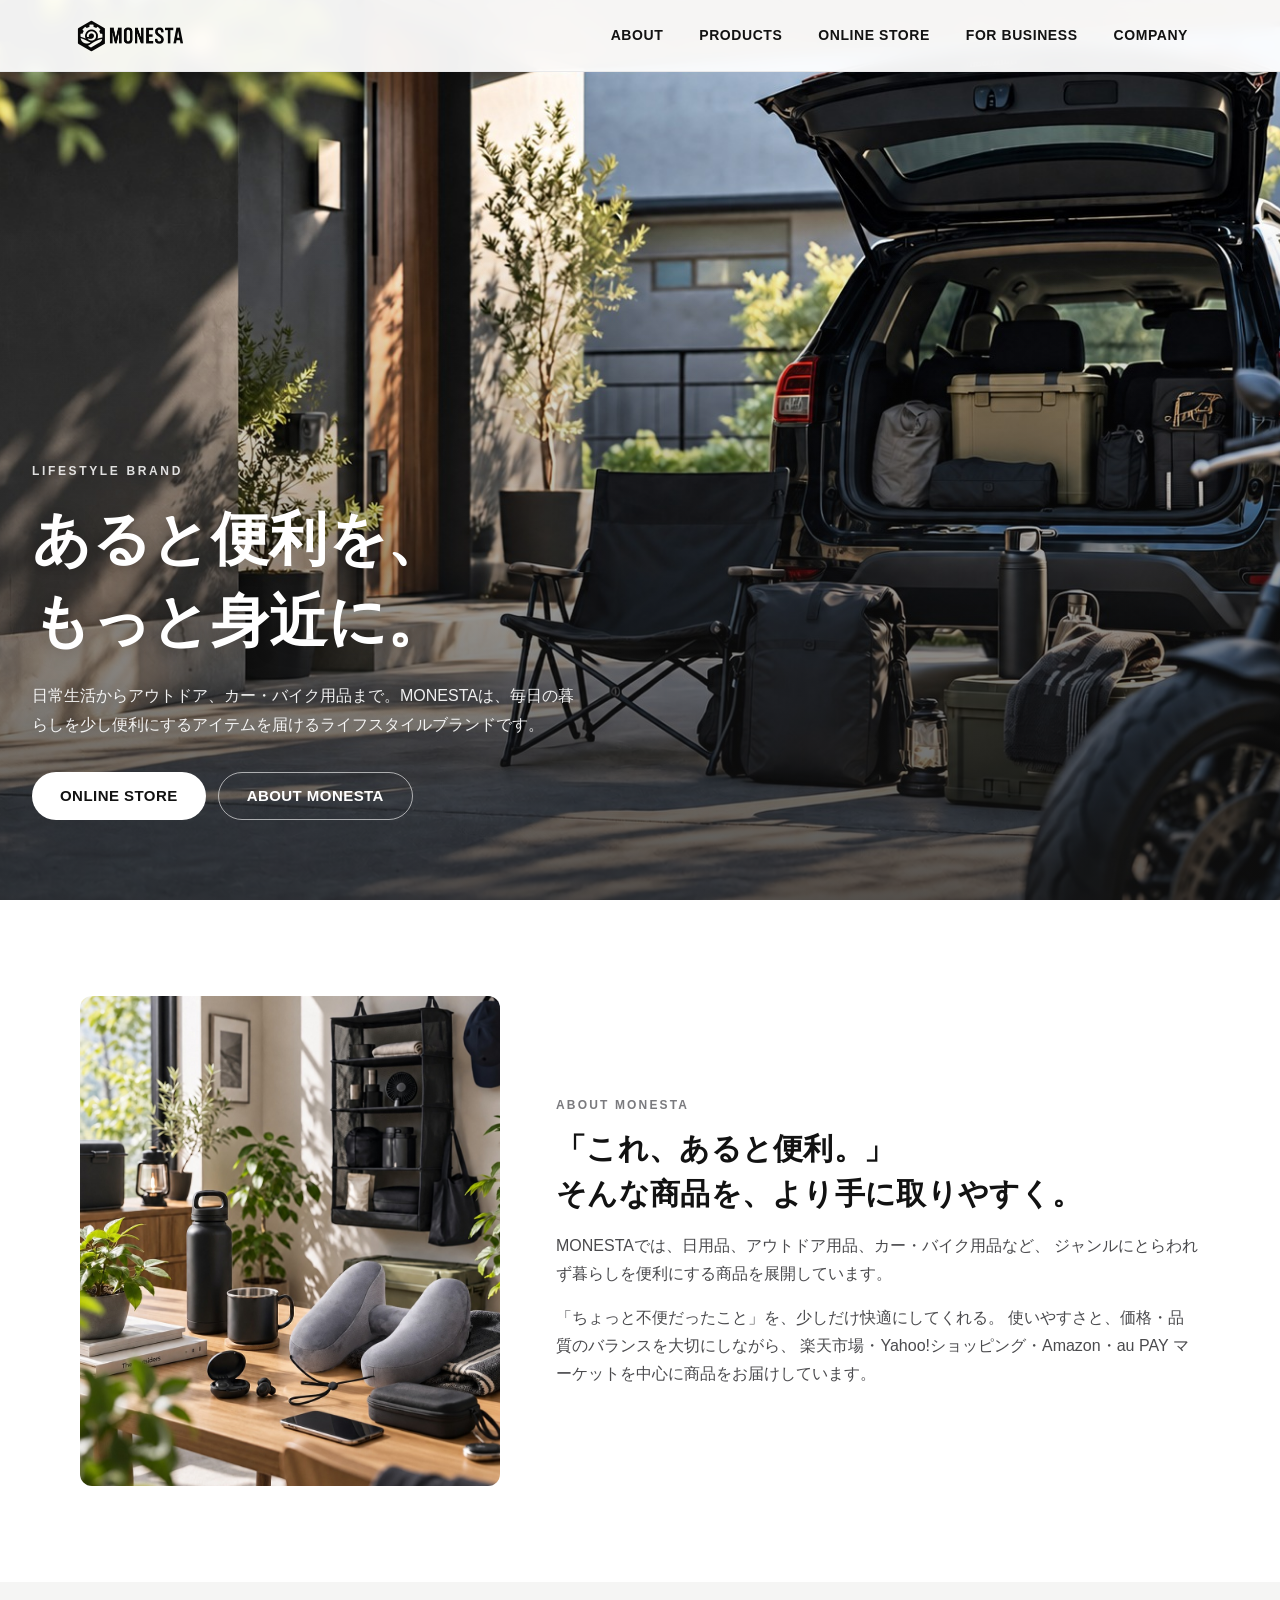
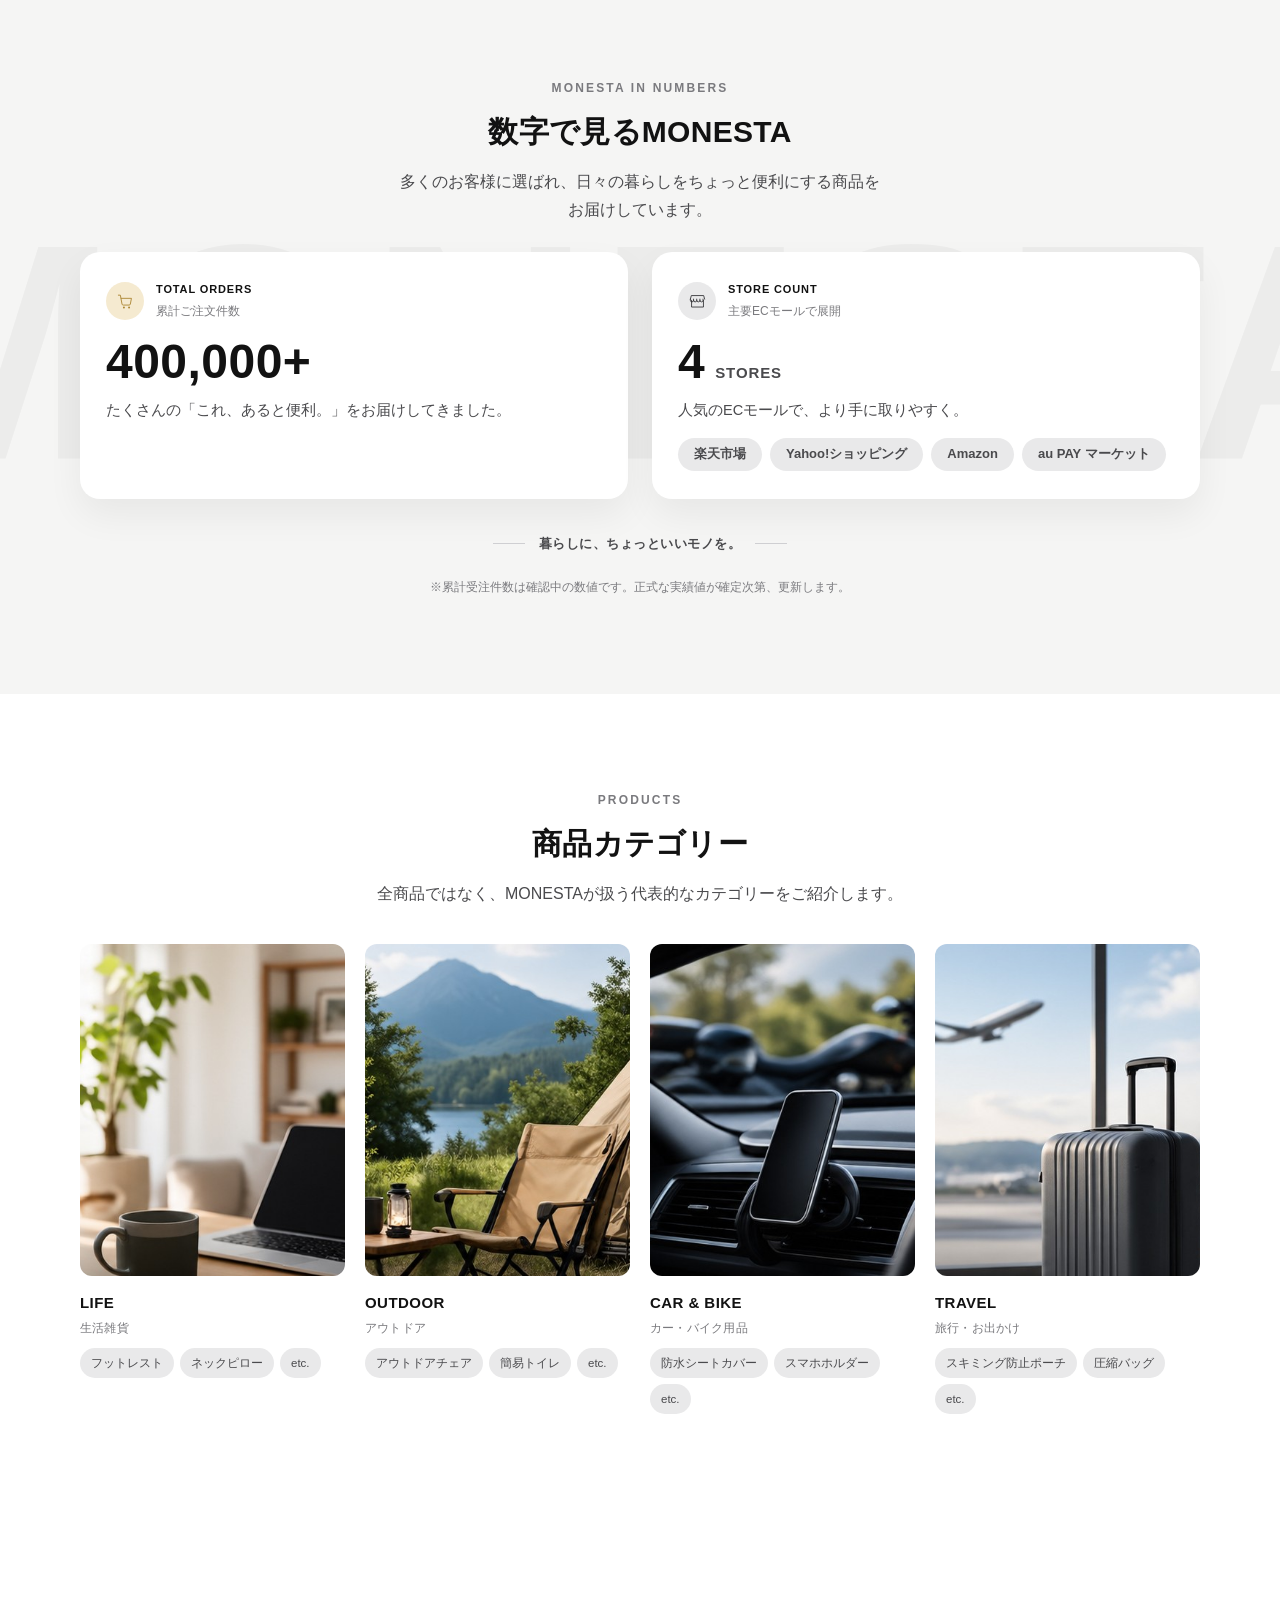
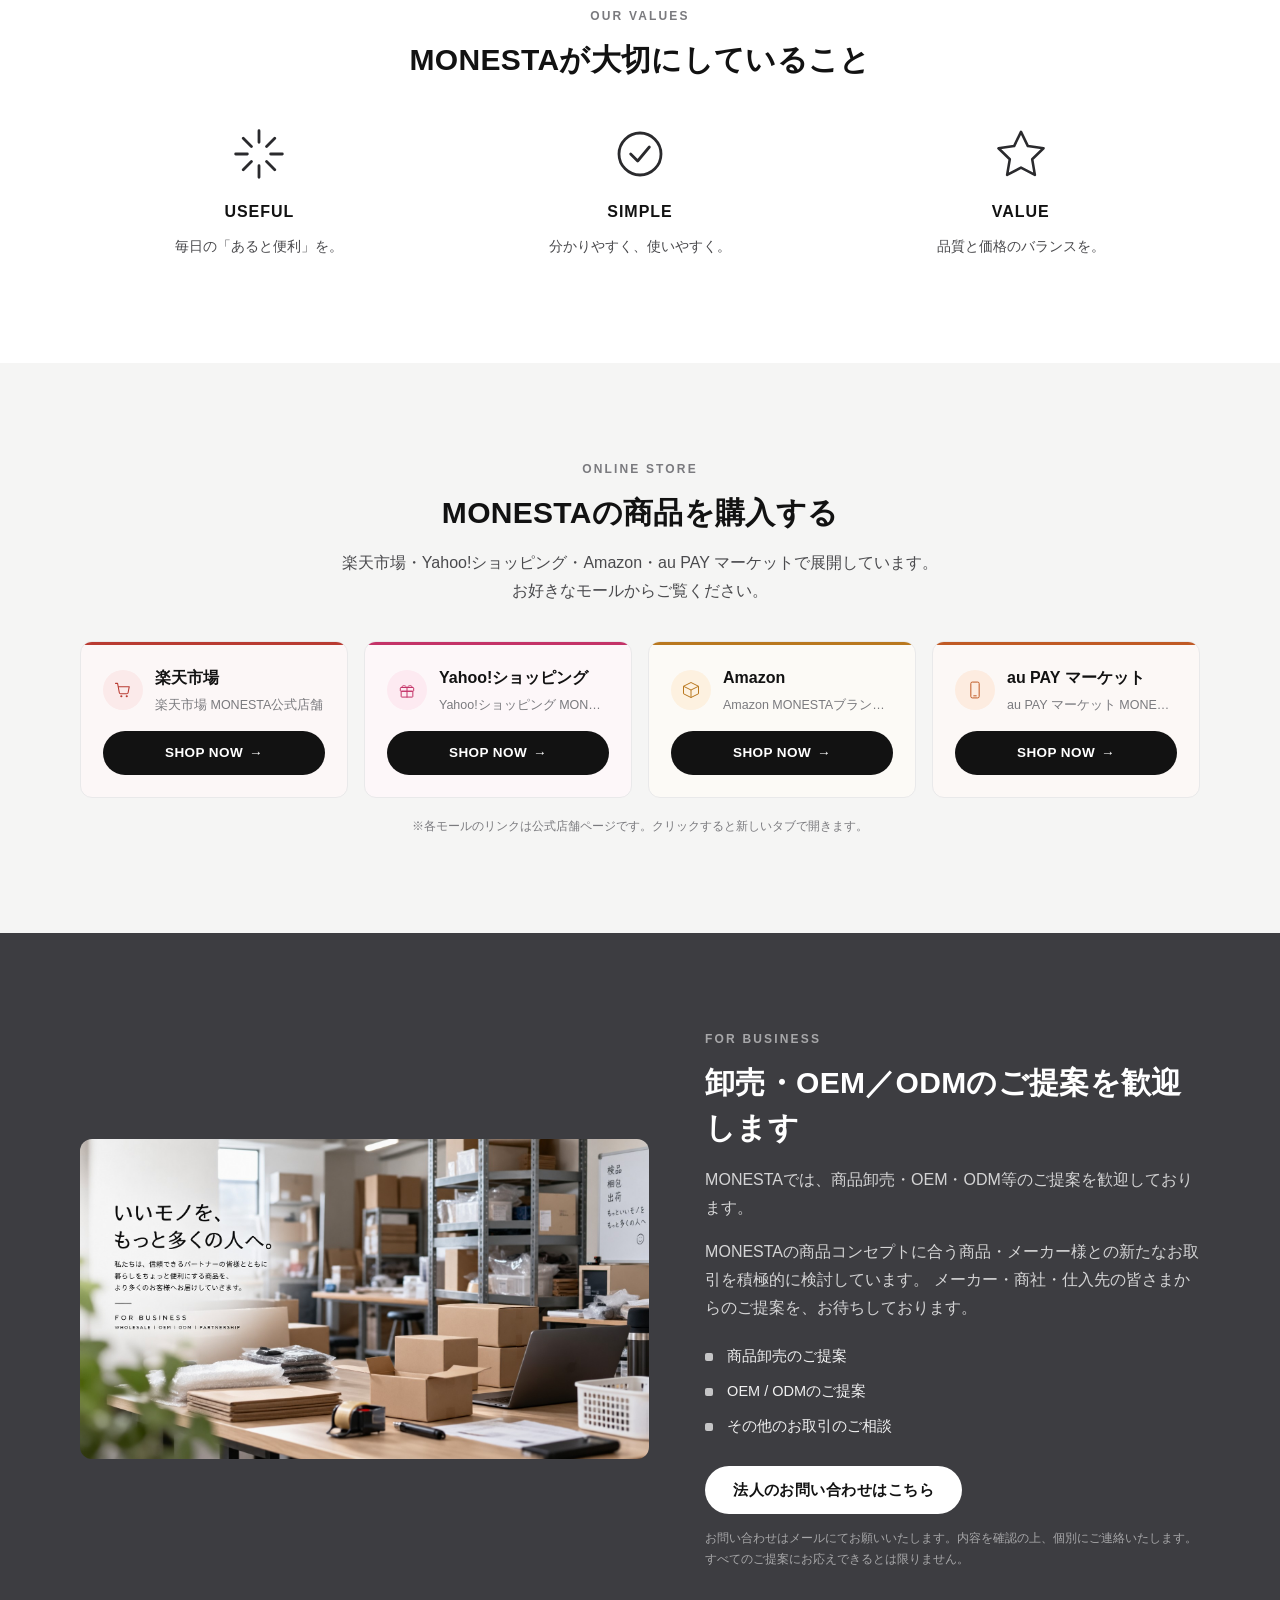
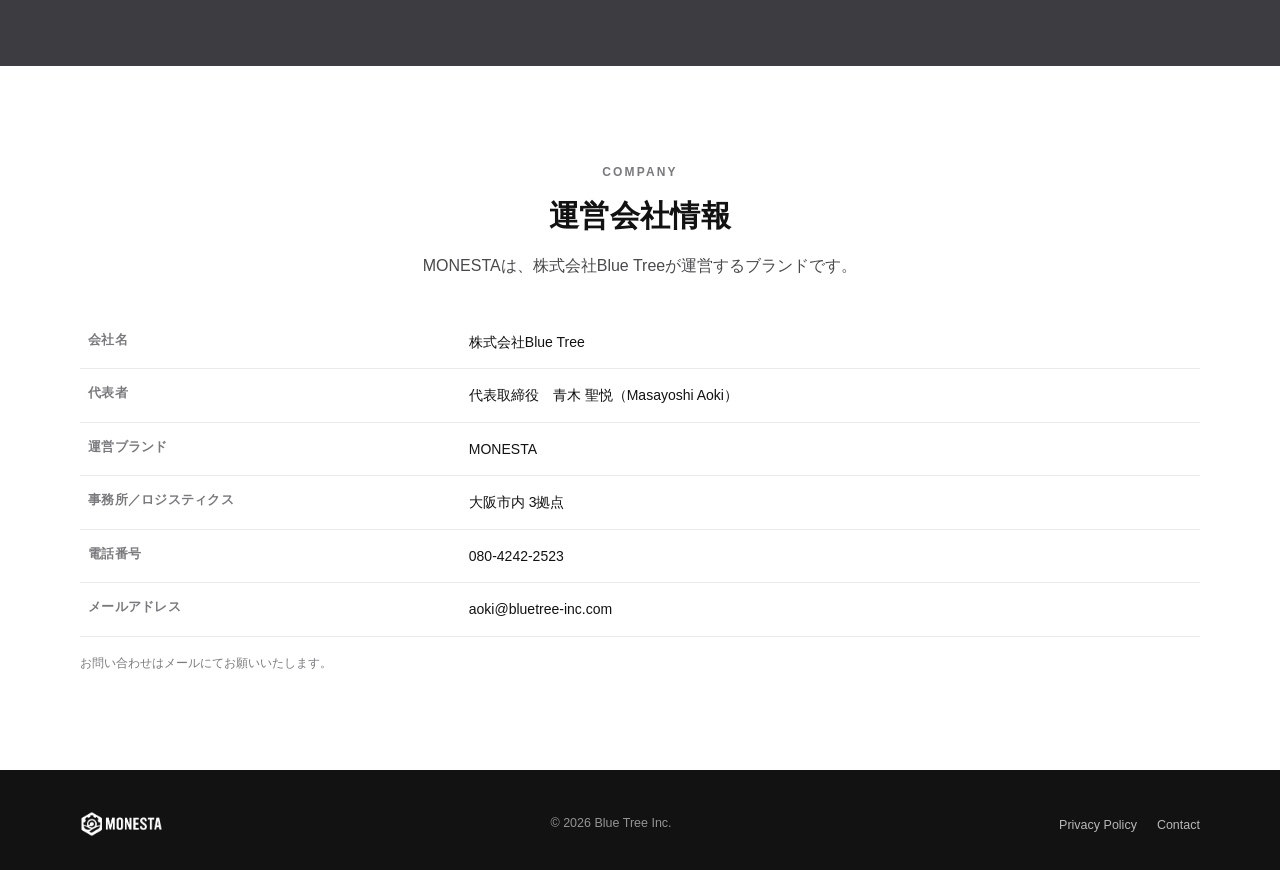
==== index.html @ 3edfed6d "Add mobile-only lifestyle photo band to numbers section (HTML) Insert .numbers-mood markup (two exis" ====
<!DOCTYPE html>
<html lang="ja">
<head>
<meta charset="UTF-8">
<meta name="viewport" content="width=device-width, initial-scale=1.0, viewport-fit=cover">
<title>MONESTA｜公式サイト</title>
<meta name="description" content="MONESTA（モネスタ）は「あると便利を、もっと身近に。」をコンセプトに、生活雑貨・アウトドア・カー＆バイク・トラベル用品を届けるライフスタイルブランドです。楽天市場・Yahoo!ショッピング・Amazon・au PAY マーケットで展開中。運営：株式会社Blue Tree。">
<meta name="theme-color" content="#f5f5f4">
<link rel="canonical" href="https://monesta.bluetree-inc.com/">

<!-- ===== OGP / SNSシェア設定（画像・文言は差し替え可） ===== -->
<meta property="og:type" content="website">
<meta property="og:site_name" content="MONESTA">
<meta property="og:title" content="MONESTA｜公式サイト">
<meta property="og:description" content="「あると便利を、もっと身近に。」生活雑貨・アウトドア・カー＆バイク・トラベル。毎日の暮らしを少し便利にするアイテムを届けるライフスタイルブランド MONESTA。">
<meta property="og:url" content="https://monesta.bluetree-inc.com/">
<meta property="og:image" content="https://monesta.bluetree-inc.com/assets/images/og-image.jpg">
<meta name="twitter:card" content="summary_large_image">
<meta name="twitter:title" content="MONESTA｜公式サイト">
<meta name="twitter:description" content="「あると便利を、もっと身近に。」生活雑貨・アウトドア・カー＆バイク・トラベルを届けるライフスタイルブランド MONESTA。">
<meta name="twitter:image" content="https://monesta.bluetree-inc.com/assets/images/og-image.jpg">

<!-- ===== favicon（現状は仮アイコン。正式ロゴ確定後に /assets/images/ 内を同名で差し替え） ===== -->
<link rel="icon" href="assets/images/favicon.ico" sizes="any">
<link rel="icon" type="image/png" href="assets/images/favicon.png">
<link rel="apple-touch-icon" href="assets/images/apple-touch-icon.png">

<!-- ===== 構造化データ（Organization） =====
     COMPANYセクションと同じ内容を機械可読形式でも提供し、検索結果での
     企業情報表示（ナレッジパネル等）を補助する。掲載内容はページ本文の
     COMPANY情報と完全に一致させること（更新時は両方を合わせて変更）。 -->
<script type="application/ld+json">
{
  "@context": "https://schema.org",
  "@type": "Organization",
  "name": "MONESTA",
  "legalName": "株式会社Blue Tree",
  "alternateName": "Blue Tree Inc.",
  "url": "https://monesta.bluetree-inc.com/",
  "logo": "https://monesta.bluetree-inc.com/assets/images/logo.png",
  "image": "https://monesta.bluetree-inc.com/assets/images/og-image.jpg",
  "address": {
    "@type": "PostalAddress",
    "addressRegion": "大阪府",
    "addressLocality": "大阪市",
    "addressCountry": "JP"
  },
  "contactPoint": {
    "@type": "ContactPoint",
    "contactType": "customer service",
    "telephone": "+81-80-4242-2523",
    "email": "aoki@bluetree-inc.com",
    "areaServed": "JP",
    "availableLanguage": "Japanese"
  }
}
</script>

<link rel="stylesheet" href="css/style.css">
</head>
<body>

<a class="skip-link" href="#main">本文へスキップ</a>

<!-- =========================================================
     HEADER / NAVIGATION
========================================================= -->
<header class="site-header" id="site-header">
  <div class="header-inner">
    <!-- ロゴ: 正式ロゴ画像（六角形アイコン＋MONESTAロゴタイプ）を使用。
         assets/images/logo.png（濃色・明背景用）を同名で上書きするだけで
         差し替え可能です。width/height は元画像の縦横比（868×272）と
         一致させ、CSS側の height指定と組み合わせても比率が崩れないように
         しています。 -->
    <a href="#hero" class="logo" aria-label="MONESTA トップへ">
      <img src="assets/images/logo.png" alt="MONESTA" width="868" height="272">
    </a>

    <!-- モバイル用メニュー。開閉は transform ではなく clip-path で行う
         （box自体は常にビューポート内に収まる位置・サイズで固定しておき、
         見た目だけをクリップして出し入れすることで、はみ出しによる
         横スクロール・レイアウト崩れを避けている）。 -->
    <nav class="main-nav" id="main-nav" aria-label="メインナビゲーション">
      <ul>
        <li><a href="#about" class="nav-link">ABOUT</a></li>
        <li><a href="#products" class="nav-link">PRODUCTS</a></li>
        <li><a href="#online-store" class="nav-link">ONLINE STORE</a></li>
        <li><a href="#for-business" class="nav-link">FOR BUSINESS</a></li>
        <li><a href="#company" class="nav-link">COMPANY</a></li>
      </ul>
    </nav>

    <button type="button" class="hamburger" id="hamburger-btn" aria-expanded="false" aria-controls="main-nav" aria-label="メニューを開く">
      <span></span><span></span><span></span>
    </button>
  </div>
</header>

<div class="nav-overlay" id="nav-overlay"></div>

<main id="main">

  <!-- =========================================================
       ① HERO
       第2稿: 黒基調のフルスクリーン写真+暗いオーバーレイをやめ、
       白〜ライトグレーの明るい背景に、写真はカード状に大きく見せる
       構成に変更（清潔感・親しみやすさを優先）。
       第6稿: ファーストビューとしての存在感を強めるため、PC表示では
       HEROのみ他セクションより広いコンテナ幅・大きな画像・大きな
       見出しサイズを使用（.hero .container / .hero-media 側で指定）。
       ABOUT以降の通常セクションとは明確にスケール感を変えている。
  ========================================================= -->
  <section class="hero" id="hero">
    <!-- 第7稿: 「左に画像・右にテキスト」の2カラム構成を廃止し、
         写真を画面いっぱいのフルブリード背景として敷いた上に、
         HTML/CSSでコピー・ボタンを重ねる構成に変更。
         写真は引き続き assets/images/hero.jpg（文字焼き込みなし）を
         そのまま使用し、見出し・説明文・ボタンは画像に焼き込まず、
         すべて実テキスト/実リンク（クリック可能なHTMLボタン）として
         .hero-inner側に重ねている。可読性確保のため、写真下部に
         向けてCSSグラデーションのオーバーレイ（.hero-overlay）を
         敷いている。 -->
    <div class="hero-media">
      <img src="assets/images/hero.jpg" alt="MONESTAの商品がある暮らしのイメージ" loading="eager">
    </div>
    <div class="hero-overlay" aria-hidden="true"></div>
    <div class="container hero-inner fade-in">
      <p class="hero-eyebrow">LIFESTYLE BRAND</p>
      <h1 class="hero-copy">あると便利を、<br>もっと身近に。</h1>
      <!-- 第6稿: 以前はPC表示のみ<br>で改行位置を固定していたが、HEROの
           コンテナ幅が768px〜1440px超まで大きく変わる構成になったため、
           固定改行だと幅によって単語の途中で折り返されることがあった。
           改行を廃止し、常に自然な折り返しに任せることでどの幅でも
           不自然な位置で割れないようにしている。 -->
      <p class="hero-sub">日常生活からアウトドア、カー・バイク用品まで。MONESTAは、毎日の暮らしを少し便利にするアイテムを届けるライフスタイルブランドです。</p>
      <div class="hero-cta">
        <a href="#online-store" class="btn btn-primary-on-dark">ONLINE STORE</a>
        <a href="#about" class="btn btn-outline-on-dark">ABOUT MONESTA</a>
      </div>
    </div>
  </section>

  <!-- =========================================================
       ② ABOUT MONESTA
  ========================================================= -->
  <section class="section about" id="about">
    <div class="container about-grid">
      <div class="about-image fade-in">
        <img src="assets/images/about.jpg" alt="MONESTAのブランド世界観を伝える商品カット" loading="lazy">
      </div>
      <div class="about-text fade-in">
        <p class="section-eyebrow">ABOUT MONESTA</p>
        <h2 class="section-title">「これ、あると便利。」<br>そんな商品を、より手に取りやすく。</h2>
        <p class="body-text">
          MONESTAでは、日用品、アウトドア用品、カー・バイク用品など、
          ジャンルにとらわれず暮らしを便利にする商品を展開しています。
        </p>
        <p class="body-text">
          「ちょっと不便だったこと」を、少しだけ快適にしてくれる。
          使いやすさと、価格・品質のバランスを大切にしながら、
          楽天市場・Yahoo!ショッピング・Amazon・au PAY マーケットを中心に商品をお届けしています。
        </p>
      </div>
    </div>
  </section>

  <!-- =========================================================
       ③ MONESTA IN NUMBERS
       第5稿: PC版でのみ完成デザイン画像（numbers-pc-final.jpg）を表示する
       方式は廃止。インフォグラフィック感・装飾（グラフ、月桂樹、モール別の
       色付きパネル、見出しと本文での「4 STORES」の重複表記）を減らし、
       数字そのものを主役にしたシンプルなカードデザインへ統一。
       PC・スマホともに同じHTML/CSS製カード（.numbers-html-content、
       js/config.jsのstats.*から従来どおり流し込み）を表示し、サイト全体の
       余白感・角丸・フォント・モノトーン基調に合わせている。
       実績値（400,000+ / 4 STORES / 展開モール）はこれまでと同じもの。 -->
  <section class="section numbers" id="numbers">
    <p class="numbers-watermark" aria-hidden="true">MONESTA</p>

    <div class="container numbers-html-content">
      <p class="section-eyebrow center">MONESTA IN NUMBERS</p>
      <h2 class="section-title center">数字で見るMONESTA</h2>
      <p class="section-lead center numbers-subtitle">多くのお客様に選ばれ、日々の暮らしをちょっと便利にする商品をお届けしています。</p>

      <div class="numbers-grid">
        <!-- 左カード: 累計ご注文件数。数字そのものを主役にし、月桂樹の装飾・
             右肩上がりの棒グラフ等のインフォグラフィック要素は廃止。 -->
        <div class="number-card number-card--orders fade-in">
          <div class="number-card-head">
            <span class="number-icon number-icon--gold" aria-hidden="true">
              <svg viewBox="0 0 48 48" fill="none"><path d="M6 8h5l4.2 22.6a3 3 0 0 0 3 2.4h15a3 3 0 0 0 3-2.4L39 16H13" stroke="currentColor" stroke-width="2.2" stroke-linecap="round" stroke-linejoin="round"/><circle cx="20" cy="39" r="2.4" fill="currentColor"/><circle cx="33" cy="39" r="2.4" fill="currentColor"/></svg>
            </span>
            <span class="number-kicker">
              <span class="number-kicker-en">TOTAL ORDERS</span>
              <span class="number-kicker-ja" data-config="stats.ordersLabel">累計ご注文件数</span>
            </span>
          </div>

          <div class="number-value-row">
            <p class="number-value number-value--orders" data-config="stats.ordersCount">400,000+</p>
          </div>

          <p class="number-caption">たくさんの「これ、あると便利。」をお届けしてきました。</p>
        </div>

        <!-- 右カード: 主要ECモール展開。見出し側の英字キッカーは本文の
             「4 STORES」と表記が重複しないよう「STORE COUNT」に変更。
             モール一覧はモール別の色分け・アイコンをやめ、他セクションの
             タグ（.category-products等）と同系統のモノトーンな
             シンプルなタグ表示に統一。 -->
        <div class="number-card number-card--stores fade-in">
          <div class="number-card-head">
            <span class="number-icon number-icon--dark" aria-hidden="true">
              <svg viewBox="0 0 48 48" fill="none"><path d="M6 18l2.4-9h31.2L42 18M6 18v3a4 4 0 0 0 8 0v-3m0 3a4 4 0 0 0 8 0v-3m0 3a4 4 0 0 0 8 0v-3m0 3a4 4 0 0 0 8 0v-3M9 21v17h30V21" stroke="currentColor" stroke-width="2.1" stroke-linecap="round" stroke-linejoin="round"/></svg>
            </span>
            <span class="number-kicker">
              <span class="number-kicker-en">STORE COUNT</span>
              <span class="number-kicker-ja" data-config="stats.storesLabel">主要ECモールで展開</span>
            </span>
          </div>

          <div class="number-value-row number-value-row--stores">
            <p class="number-value number-value--stores">
              <span data-config="stats.storesCount">4</span><span class="number-value-unit">STORES</span>
            </p>
          </div>

          <p class="number-caption">人気のECモールで、より手に取りやすく。</p>

          <ul class="store-chip-list">
            <li class="store-chip">楽天市場</li>
            <li class="store-chip">Yahoo!ショッピング</li>
            <li class="store-chip">Amazon</li>
            <li class="store-chip">au PAY マーケット</li>
          </ul>
        </div>
      </div>

      <!-- スマホ版のみ: 数字カードの下・タグラインの上に生活感のあるビジュアル帯を追加。
           既存のnumbers-pc-final.jpgから切り出し済みのコーナー写真2枚（デスク・観葉植物／
           マグ・ブランケット）をそのまま再利用し、新規撮影・新規トリミングは行っていない。
           カード内部の数字・文言・情報構造、モール名、レスポンシブのグリッド構成には
           一切手を加えていない。768px以上（PC・タブレット）ではdisplay:noneで完全非表示に
           するため、PC表示への影響はない。 -->
      <div class="numbers-mood" aria-hidden="true">
        <img class="numbers-mood-photo numbers-mood-photo--left" src="assets/images/numbers-corner-left.jpg" alt="" loading="lazy" width="460" height="189">
        <img class="numbers-mood-photo numbers-mood-photo--right" src="assets/images/numbers-corner-right.jpg" alt="" loading="lazy" width="396" height="189">
      </div>

      <p class="numbers-tagline">
        <span class="numbers-tagline-line" aria-hidden="true"></span>
        <span class="numbers-tagline-text">暮らしに、ちょっといいモノを。</span>
        <span class="numbers-tagline-line" aria-hidden="true"></span>
      </p>

      <!-- 累計受注件数（400,000+）は要確認の数値です。根拠となる集計期間・対象モールを
           確認のうえ、公開前に js/config.js の stats.ordersCount を正式値へ更新してください。 -->
      <p class="numbers-note">※累計受注件数は確認中の数値です。正式な実績値が確定次第、更新します。</p>
    </div>
  </section>

  <!-- =========================================================
       ④ PRODUCTS / CATEGORY
  ========================================================= -->
  <section class="section products" id="products">
    <div class="container">
      <p class="section-eyebrow center">PRODUCTS</p>
      <h2 class="section-title center">商品カテゴリー</h2>
      <p class="section-lead center">
        全商品ではなく、MONESTAが扱う代表的なカテゴリーをご紹介します。
      </p>

      <div class="category-grid">
        <article class="category-card fade-in">
          <div class="category-image">
            <img src="assets/images/life.jpg" alt="生活雑貨カテゴリーのイメージ画像" loading="lazy">
          </div>
          <h3 class="category-title">LIFE<span>生活雑貨</span></h3>
          <ul class="category-products">
            <li>フットレスト</li>
            <li>ネックピロー</li>
            <li>etc.</li>
          </ul>
        </article>

        <article class="category-card fade-in">
          <div class="category-image">
            <img src="assets/images/outdoor.jpg" alt="アウトドア用品カテゴリーのイメージ画像" loading="lazy">
          </div>
          <h3 class="category-title">OUTDOOR<span>アウトドア</span></h3>
          <ul class="category-products">
            <li>アウトドアチェア</li>
            <li>簡易トイレ</li>
            <li>etc.</li>
          </ul>
        </article>

        <article class="category-card fade-in">
          <div class="category-image">
            <img src="assets/images/car-bike.jpg" alt="カー・バイク用品カテゴリーのイメージ画像" loading="lazy">
          </div>
          <h3 class="category-title">CAR &amp; BIKE<span>カー・バイク用品</span></h3>
          <ul class="category-products">
            <li>防水シートカバー</li>
            <li>スマホホルダー</li>
            <li>etc.</li>
          </ul>
        </article>

        <article class="category-card fade-in">
          <div class="category-image">
            <img src="assets/images/travel.jpg" alt="旅行・お出かけカテゴリーのイメージ画像" loading="lazy">
          </div>
          <h3 class="category-title">TRAVEL<span>旅行・お出かけ</span></h3>
          <ul class="category-products">
            <li>スキミング防止ポーチ</li>
            <li>圧縮バッグ</li>
            <li>etc.</li>
          </ul>
        </article>
      </div>
      <!-- カテゴリーを増減する場合は .category-card のブロックごと複製/削除してください。
           category-products は「代表商品」を2〜3点＋「etc.」で見せる仮リストです
           （商品カタログ化はしない方針）。実商品が決まったら文言だけ差し替えてください。 -->
    </div>
  </section>

  <!-- =========================================================
       ⑤ OUR VALUES
  ========================================================= -->
  <section class="section values" id="values">
    <div class="container">
      <p class="section-eyebrow center">OUR VALUES</p>
      <h2 class="section-title center">MONESTAが大切にしていること</h2>

      <div class="values-grid">
        <div class="value-card fade-in">
          <div class="value-icon" aria-hidden="true">
            <svg viewBox="0 0 48 48" fill="none"><path d="M24 4v10M24 34v10M4 24h10M34 24h10M10.5 10.5l7 7M30.5 30.5l7 7M10.5 37.5l7-7M30.5 17.5l7-7" stroke="currentColor" stroke-width="2.4" stroke-linecap="round"/></svg>
          </div>
          <h3 class="value-title">USEFUL</h3>
          <p class="value-text">毎日の「あると便利」を。</p>
        </div>
        <div class="value-card fade-in">
          <div class="value-icon" aria-hidden="true">
            <svg viewBox="0 0 48 48" fill="none"><circle cx="24" cy="24" r="18" stroke="currentColor" stroke-width="2.4"/><path d="M16 24l6 6 10-12" stroke="currentColor" stroke-width="2.4" stroke-linecap="round" stroke-linejoin="round"/></svg>
          </div>
          <h3 class="value-title">SIMPLE</h3>
          <p class="value-text">分かりやすく、使いやすく。</p>
        </div>
        <div class="value-card fade-in">
          <div class="value-icon" aria-hidden="true">
            <svg viewBox="0 0 48 48" fill="none"><path d="M24 5l5.9 12.2 13.4 1.9-9.7 9.4 2.3 13.4L24 35.7 12.1 41.9l2.3-13.4-9.7-9.4 13.4-1.9L24 5z" stroke="currentColor" stroke-width="2.2" stroke-linejoin="round"/></svg>
          </div>
          <h3 class="value-title">VALUE</h3>
          <p class="value-text">品質と価格のバランスを。</p>
        </div>
      </div>
    </div>
  </section>

  <!-- =========================================================
       ⑥ ONLINE STORE
  ========================================================= -->
  <section class="section online-store" id="online-store">
    <div class="container">
      <p class="section-eyebrow center">ONLINE STORE</p>
      <h2 class="section-title center">MONESTAの商品を購入する</h2>
      <p class="section-lead center">
        楽天市場・Yahoo!ショッピング・Amazon・au PAY マーケットで展開しています。<br class="pc-only">
        お好きなモールからご覧ください。
      </p>

      <div class="store-grid" id="store-grid">
        <!-- カードは js/config.js の stores[] から main.js が自動生成します（現在4件）。
             各カードは別タブで開きます（target="_blank" rel="noopener noreferrer"）。 -->
      </div>
      <p class="store-note">※各モールのリンクは公式店舗ページです。クリックすると新しいタブで開きます。</p>
    </div>
  </section>

  <!-- =========================================================
       ⑦ FOR BUSINESS
       第2稿: 黒に近い印象を避けるためチャコールを少し明るいトーンにし、
       画像をより大きく・主体的に見せてサイト全体のトーンに馴染ませている。
  ========================================================= -->
  <section class="section for-business" id="for-business">
    <div class="container business-grid">
      <div class="business-image fade-in">
        <img src="assets/images/business.jpg" alt="展示会・商談・卸売のイメージ画像" loading="lazy">
      </div>
      <div class="business-text fade-in">
        <p class="section-eyebrow">FOR BUSINESS</p>
        <!-- スマホ表示のみ、意味のまとまり（卸売・OEM／ODMの／ご提案を歓迎します）で
             改行されるよう明示的な<br>を挿入（.sp-only、768px以上では非表示）。
             PC表示は元のまま自動折り返しに任せている。 -->
        <h2 class="section-title for-business-title">卸売・OEM／ODMの<br class="sp-only">ご提案を歓迎します</h2>
        <p class="body-text">
          MONESTAでは、商品卸売・OEM・ODM等のご提案を歓迎しております。
        </p>
        <p class="body-text">
          MONESTAの商品コンセプトに合う商品・メーカー様との新たなお取引を積極的に検討しています。
          メーカー・商社・仕入先の皆さまからのご提案を、お待ちしております。
        </p>

        <ul class="business-list">
          <li>商品卸売のご提案</li>
          <li>OEM / ODMのご提案</li>
          <li>その他のお取引のご相談</li>
        </ul>

        <a href="mailto:aoki@bluetree-inc.com?subject=MONESTA%20取引に関するお問い合わせ" class="btn btn-primary" id="business-contact-btn" data-config-href="business.contactUrl">
          <span data-config="business.contactLabel">法人のお問い合わせはこちら</span>
        </a>
        <!-- 問い合わせ導線はメール優先。電話番号はCOMPANY欄には残すが、
             ここではボタン化・強調はしない方針。 -->
        <p class="business-caveat">お問い合わせはメールにてお願いいたします。内容を確認の上、個別にご連絡いたします。すべてのご提案にお応えできるとは限りません。</p>
      </div>
    </div>
  </section>

  <!-- =========================================================
       ⑧ COMPANY
  ========================================================= -->
  <section class="section company" id="company">
    <div class="container">
      <p class="section-eyebrow center">COMPANY</p>
      <h2 class="section-title center">運営会社情報</h2>
      <p class="section-lead center">MONESTAは、株式会社Blue Treeが運営するブランドです。</p>

      <table class="company-table fade-in">
        <tbody>
          <tr>
            <th>会社名</th>
            <td data-config="company.name">株式会社Blue Tree</td>
          </tr>
          <tr>
            <th>代表者</th>
            <td data-config="company.representative">代表取締役　青木 聖悦（Masayoshi Aoki）</td>
          </tr>
          <tr>
            <th>運営ブランド</th>
            <td data-config="company.brand">MONESTA</td>
          </tr>
          <tr>
            <th>事務所／ロジスティクス</th>
            <td data-config="company.address">大阪市内 3拠点</td>
          </tr>
          <tr>
            <th>電話番号</th>
            <td data-config="company.tel">080-4242-2523</td>
          </tr>
          <tr>
            <th>メールアドレス</th>
            <td data-config="company.email">aoki@bluetree-inc.com</td>
          </tr>
        </tbody>
      </table>
      <!-- 所在地は詳細住所（番地等）を掲載せず、名刺と同じ考え方で
           「事務所／ロジスティクス　大阪市内 3拠点」とだけ表記する方針
           （指示済み）。本社所在地（自宅）はMONESTAブランドサイトには
           掲載しない方針も変わらず維持。
           電話番号は情報として掲載のみ（tel:リンク化・ボタン化はしない）。
           問い合わせ導線はメール優先のため、下記の案内文を併記。 -->
      <p class="company-note">お問い合わせはメールにてお願いいたします。</p>
    </div>
  </section>

</main>

<!-- =========================================================
     FOOTER
========================================================= -->
<footer class="site-footer">
  <div class="container footer-inner">
    <!-- フッターは黒背景のため、白版ロゴ（logo-white.png）を使用。
         正式ロゴ画像から生成した白版で、アイコン部分の形状はlogo.pngと同一です。 -->
    <a href="#hero" class="footer-logo" aria-label="MONESTA トップへ">
      <img src="assets/images/logo-white.png" alt="MONESTA" width="868" height="272">
    </a>
    <!-- 年表記は main.js が現在の年を自動算出して挿入します（js/config.js編集不要） -->
    <p class="footer-copyright" id="footer-copyright">© Blue Tree Inc.</p>
    <ul class="footer-links">
      <li><a href="#" data-placeholder-link>Privacy Policy</a></li>
      <li><a href="#" data-placeholder-link>Contact</a></li>
    </ul>
  </div>
</footer>

<script src="js/config.js"></script>
<script src="js/analytics.js"></script>
<script src="js/main.js"></script>
</body>
</html>
---- css/style.css ----
/* =========================================================
   MONESTA Brand Site — style.css (v1 mock)
   モバイルファースト設計。編集ポイントは随所にコメントで明示。
========================================================= */

/* ---------- 1. Design tokens ---------- */
:root {
  /* Brand palette: white / black / charcoal / light-gray が基本。
     Blue Treeのコーポレートブルーはロゴ周辺・ページ内とも使用しない方針。 */
  --c-white: #ffffff;
  --c-off-white: #f5f5f4;
  --c-black: #121212;
  --c-charcoal: #2a2a2d;
  --c-charcoal-mid: #3d3d41;  /* FOR BUSINESS用: 黒に近すぎない明るめのチャコール */
  --c-charcoal-dark: #1a1a1c;
  --c-gray-700: #4a4a4d;
  --c-gray-500: #7a7a7e;
  --c-gray-300: #cfcfd2;
  --c-gray-100: #e9e9ea;

  /* HERO画像のトリミング位置。本番写真に差し替えた際、被写体が見切れる場合は
     ここを調整するだけでスマホ/PC双方に反映される（各画像で個別に触らない）。
     第7稿でHEROがフルブリード（画面いっぱいの背景）になったことに伴い、
     スマホ縦長画面では横方向のクロップが強くなるため、主要被写体
     （チェア・クーラーバッグ・ランタン等のギア一式）が中央に来るよう
     横位置も個別に調整している。 */
  --hero-object-position: 64% 46%;
  --hero-object-position-pc: center 42%;

  /* MONESTA IN NUMBERSセクション専用のアクセントカラー。
     サイト全体の白黒グレー基調は維持しつつ、実績カード（ゴールド系）と
     ECモール4種の小カード（暖色系・各モールで微妙にトーンを変える）にのみ
     ごく薄く色を使う。各モールの公式ブランドカラー/ロゴの再現は意図しておらず、
     あくまで4枚が単調にならないための控えめな差別化用の配色。 */
  --c-accent-gold: #a9822c;
  --c-accent-gold-soft: #f5ead0;
  --c-mall-rakuten-bg: #fbeaea;
  --c-mall-rakuten-fg: #b93b32;
  --c-mall-yahoo-bg: #fdeaf1;
  --c-mall-yahoo-fg: #c43368;
  --c-mall-amazon-bg: #fdf1e0;
  --c-mall-amazon-fg: #b9781f;
  --c-mall-aupay-bg: #fdece0;
  --c-mall-aupay-fg: #c05a25;

  --font-base: -apple-system, BlinkMacSystemFont, "Hiragino Sans", "Hiragino Kaku Gothic ProN",
    "Yu Gothic", "Noto Sans JP", "Segoe UI", Roboto, sans-serif;

  --container-w: 1160px;
  /* HEROセクション専用のコンテナ幅。他セクションと同じ--container-wのままだと
     ファーストビューとしてのインパクトが弱いため、HEROだけ大きく緩和する
     （.hero .container で参照。PC幅では1024px/1280px以上でさらに広げる）。 */
  --container-w-hero: 1160px;
  --radius-s: 6px;
  --radius-m: 12px;
  --header-h: 60px;

  --transition-fast: 0.18s ease;
  --transition-mid: 0.35s ease;
}

/* ---------- 2. Reset ---------- */
* , *::before, *::after { box-sizing: border-box; }
html {
  -webkit-text-size-adjust: 100%;
  scroll-behavior: smooth;
  overflow-x: hidden; /* 右からスライドインするモバイルナビ(transform)が横スクロールを作らないようにする */
  width: 100%;
}
body {
  margin: 0;
  min-width: 320px;
  width: 100%;
  overflow-x: hidden;
  background: var(--c-white);
  color: var(--c-black);
  font-family: var(--font-base);
  line-height: 1.75;
  -webkit-font-smoothing: antialiased;
}
img { max-width: 100%; display: block; }
a { color: inherit; text-decoration: none; }
ul { list-style: none; margin: 0; padding: 0; }
h1, h2, h3, p, table { margin: 0; }
table { border-collapse: collapse; width: 100%; }
button { font-family: inherit; }

.skip-link {
  position: absolute;
  left: -9999px;
  top: 0;
  background: var(--c-black);
  color: var(--c-white);
  padding: 12px 18px;
  z-index: 200;
}
.skip-link:focus { left: 12px; top: 12px; }

.container {
  width: 100%;
  max-width: var(--container-w);
  margin: 0 auto;
  padding: 0 20px;
}

/* Respect notch / home-indicator areas on iPhone */
.site-header, .site-footer {
  padding-left: env(safe-area-inset-left);
  padding-right: env(safe-area-inset-right);
}

/* ---------- 3. Section rhythm ---------- */
.section { padding: 64px 0; }
.section-eyebrow {
  font-size: 12px;
  letter-spacing: 0.18em;
  font-weight: 700;
  color: var(--c-gray-500);
  margin-bottom: 10px;
}
.section-title {
  font-size: 24px;
  line-height: 1.5;
  font-weight: 700;
  letter-spacing: 0.01em;
  color: var(--c-black);
}
.section-lead {
  margin-top: 14px;
  color: var(--c-gray-700);
  font-size: 15px;
}
.center { text-align: center; }
.body-text {
  color: var(--c-gray-700);
  font-size: 15px;
  margin-top: 16px;
}
.pc-only { display: none; }
/* PC非表示・スマホ表示専用の改行等に使用（768px以上で非表示になる） */
.sp-only { display: inline; }

/* ---------- 4. Buttons ---------- */
.btn {
  display: inline-flex;
  align-items: center;
  justify-content: center;
  min-height: 48px;
  padding: 0 28px;
  border-radius: 999px;
  font-size: 15px;
  font-weight: 700;
  letter-spacing: 0.03em;
  transition: background var(--transition-fast), color var(--transition-fast), border-color var(--transition-fast), transform var(--transition-fast);
  white-space: nowrap;
}
.btn:active { transform: scale(0.98); }
.btn-primary {
  background: var(--c-black);
  color: var(--c-white);
}
.btn-primary:hover { background: var(--c-charcoal); }
.btn-outline {
  background: transparent;
  color: var(--c-black);
  border: 1.5px solid var(--c-gray-300);
}
.btn-outline:hover { background: var(--c-gray-100); border-color: var(--c-gray-300); }
/* 暗い背景の上で使う場合のバリアント（現状未使用だが編集用に残す） */
.btn-outline-on-dark {
  background: transparent;
  color: var(--c-white);
  border: 1.5px solid rgba(255,255,255,0.6);
}
.btn-outline-on-dark:hover { background: rgba(255,255,255,0.12); }
/* 第7稿: フルブリードHERO（写真背景）の上で使うプライマリボタン。
   通常の.btn-primary（黒背景）は写真の上だと沈んで見えるため、
   白背景・黒文字の反転バージョンを用意。 */
.btn-primary-on-dark {
  background: var(--c-white);
  color: var(--c-black);
}
.btn-primary-on-dark:hover { background: var(--c-gray-100); }

/* ---------- 5. Header / Navigation ---------- */
.site-header {
  position: fixed;
  top: 0; left: 0; right: 0;
  height: var(--header-h);
  background: rgba(255,255,255,0.94);
  backdrop-filter: saturate(180%) blur(8px);
  border-bottom: 1px solid var(--c-gray-100);
  z-index: 100;
}
.header-inner {
  max-width: var(--container-w);
  margin: 0 auto;
  height: 100%;
  padding: 0 16px;
  display: flex;
  align-items: center;
  justify-content: space-between;
}
.logo {
  display: flex;
  align-items: center;
}
.logo img {
  /* 正式ロゴ（六角形アイコン＋ロゴタイプ）はテキストのみの旧ロゴより
     ディテールが細かいため、視認性を確保できる高さに調整済み。
     width: auto + img自体のwidth/height属性（868×272）により
     縦横比は常に維持される。 */
  height: 28px;
  width: auto;
  display: block;
}

/* Mobile nav: full-screen slide panel
   重要: このパネルの「箱」自体は開閉に関わらず常にビューポート内
   (right:0 〜 width分だけ内側)に収まる位置・サイズで固定している。
   transformで箱ごと画面外へ押し出す方式だと、閉じている間も
   ドキュメントのレイアウト上は画面外まで箱が存在することになり、
   横スクロールやモバイルブラウザでの表示崩れの原因になるため、
   代わりに clip-path で見た目だけを出し入れする。 */
.main-nav {
  position: fixed;
  top: var(--header-h);
  right: 0;
  width: min(78vw, 320px);
  /* vh単位を使用: .site-headerのbackdrop-filterが固定要素の包含ブロックになるため
     height:100% ではヘッダー自身の高さ基準になってしまう（vhなら常にビューポート基準） */
  height: calc(100vh - var(--header-h));
  background: var(--c-white);
  clip-path: inset(0 0 0 100%);
  transition: clip-path var(--transition-mid);
  z-index: 100;
  padding: 28px 8px;
  overflow-y: auto;
  pointer-events: none;
}
.main-nav.is-open {
  clip-path: inset(0 0 0 0%);
  pointer-events: auto;
}
.main-nav ul { display: flex; flex-direction: column; }
.main-nav .nav-link {
  display: block;
  padding: 16px 20px;
  font-size: 16px;
  font-weight: 700;
  letter-spacing: 0.04em;
  border-bottom: 1px solid var(--c-gray-100);
  min-height: 48px;
  display: flex;
  align-items: center;
}

.nav-overlay {
  position: fixed;
  inset: 0;
  background: rgba(18,18,18,0.4);
  opacity: 0;
  pointer-events: none;
  transition: opacity var(--transition-mid);
  z-index: 90;
}
.nav-overlay.is-open { opacity: 1; pointer-events: auto; }

.hamburger {
  width: 44px;
  height: 44px;
  display: flex;
  flex-direction: column;
  align-items: center;
  justify-content: center;
  gap: 5px;
  background: none;
  border: none;
  cursor: pointer;
  z-index: 101;
}
.hamburger span {
  display: block;
  width: 22px;
  height: 2px;
  background: var(--c-black);
  transition: transform var(--transition-fast), opacity var(--transition-fast);
}
.hamburger[aria-expanded="true"] span:nth-child(1) { transform: translateY(7px) rotate(45deg); }
.hamburger[aria-expanded="true"] span:nth-child(2) { opacity: 0; }
.hamburger[aria-expanded="true"] span:nth-child(3) { transform: translateY(-7px) rotate(-45deg); }

/* ---------- 6. Hero ----------
   第7稿: フルブリード写真＋テキストオーバーレイ構成に変更。
   写真（assets/images/hero.jpg、文字焼き込みなし）をセクション全体の
   背景として敷き（.hero-media、position:absolute）、可読性確保のため
   下部に向けてCSSグラデーションのオーバーレイ（.hero-overlay）を重ね、
   その上に実テキスト・実リンクのコピー/ボタン（.hero-inner）を配置する。
   見出し・説明文・ボタンは常にHTML/CSS側の表示のみで、画像への
   文字焼き込みは行っていない。 */
.hero {
  position: relative;
  isolation: isolate;
  overflow: hidden;
  /* 画面いっぱいに写真が広がるファーストビュー。固定ヘッダー分は
     .hero-inner側のpadding-topで避けている（写真自体はヘッダーの下に
     回り込むため、ヘッダーは半透明の帯として写真の上に乗る）。 */
  min-height: 100svh;
  min-height: 100vh;
  display: flex;
  align-items: flex-end;
}
.hero-media {
  position: absolute;
  inset: 0;
  z-index: 0;
}
.hero-media img {
  width: 100%;
  height: 100%;
  object-fit: cover;
  /* スマホ・PCそれぞれ --hero-object-position / --hero-object-position-pc
     で主要被写体（トランク内ギア）が縦長画面でも見切れないよう調整可能。 */
  object-position: var(--hero-object-position);
  display: block;
}
.hero-overlay {
  position: absolute;
  inset: 0;
  z-index: 1;
  pointer-events: none;
  /* 下部（コピー・ボタンの背後）を最も暗く、上部はほぼ透過に近い
     グラデーション。写真の上でも白文字が十分読める明度を確保する。 */
  background: linear-gradient(
    to top,
    rgba(18, 18, 18, 0.72) 0%,
    rgba(18, 18, 18, 0.48) 30%,
    rgba(18, 18, 18, 0.16) 56%,
    rgba(18, 18, 18, 0) 76%
  );
}
/* HEROだけは他セクションの.containerより広い幅を使う（--container-w-hero参照）。 */
.hero .container { max-width: var(--container-w-hero); }
.hero-inner {
  position: relative;
  z-index: 2;
  width: 100%;
  padding-top: calc(var(--header-h) + 28px);
  padding-bottom: 40px;
}
.hero-eyebrow {
  font-size: 12px;
  letter-spacing: 0.22em;
  font-weight: 700;
  color: rgba(255, 255, 255, 0.85);
  margin-bottom: 16px;
}
.hero-copy {
  font-size: 32px;
  line-height: 1.4;
  font-weight: 800;
  letter-spacing: 0.01em;
  color: var(--c-white);
  text-shadow: 0 2px 20px rgba(0, 0, 0, 0.3);
}
.hero-sub {
  margin-top: 20px;
  font-size: 14.5px;
  line-height: 1.85;
  color: rgba(255, 255, 255, 0.92);
  max-width: 46em;
  text-shadow: 0 1px 12px rgba(0, 0, 0, 0.28);
}
.hero-cta {
  margin-top: 32px;
  display: flex;
  flex-wrap: wrap;
  gap: 12px;
}

/* ---------- 7. About ----------
   ABOUT画像はHEROより明確に控えめなサイズに。スマホでは横幅を絞って
   中央寄せにすることで、フルブリードのHEROに対して「補助的な写真」
   に見えるようにしている（PC版のサイズ差は768px以上のブロックで指定）。 */
.about-grid { display: flex; flex-direction: column; gap: 32px; }
.about-image {
  max-width: 260px;
  margin: 0 auto;
}
/* ABOUT写真を最新版（室内ライフスタイル画像、縦長）に差し替え。
   差し替え前の仮画像（1200×1400 / 6:7）と同じ比率のボックスを
   aspect-ratioで明示的に維持することで、レイアウト・余白・右側テキスト
   の位置は一切変えていない。新しい画像は6:7よりも縦長（約0.70）のため、
   object-fit: coverで画像自体の縦横比は保ったまま（引き伸ばさず）
   上下のみをわずかにトリミングして表示し、吊り下げ式メッシュ収納・
   ネックピロー・小物類がすべて自然に収まる位置（中央）を
   object-positionで指定している。 */
.about-image img {
  width: 100%;
  aspect-ratio: 6 / 7;
  object-fit: cover;
  object-position: center 50%;
  border-radius: var(--radius-m);
}

/* ---------- 8. Numbers ----------
   第5稿: HTML/CSSのみで実装（画像は使用しない）。PC/スマホ共通の
   カードデザインとし、インフォグラフィック的な装飾（グラフ・月桂樹・
   モール別の色分け等）を廃止して数字自体を主役にしている。
   背景の巨大な"MONESTA"文字はCSSのみの装飾で、実データ・実データ
   由来の主張は含まない。 */
.numbers {
  position: relative;
  overflow: hidden;
  background: var(--c-off-white);
}
/* 背景の巨大なブランド名。ごく薄い黒文字のみで、アクセントカラーは
   使用しない（装飾のみで情報は持たない要素のためaria-hidden）。 */
.numbers-watermark {
  position: absolute;
  top: 52%;
  left: 50%;
  transform: translate(-50%, -50%);
  margin: 0;
  font-size: clamp(64px, 24vw, 320px);
  font-weight: 800;
  letter-spacing: 0.02em;
  color: var(--c-black);
  opacity: 0.035;
  white-space: nowrap;
  line-height: 1;
  pointer-events: none;
  user-select: none;
  z-index: 0;
}
.numbers .container { position: relative; z-index: 1; }

/* HTML/CSS製カードUI。PC・スマホ共通で表示する。 */
.numbers-html-content { }

/* リード文（見出し直下のサブコピー）。共通の.section-leadを使いつつ、
   中央寄せレイアウトでは読みやすいよう最大幅だけ絞る。 */
.numbers-subtitle { max-width: 30em; margin-left: auto; margin-right: auto; }

/* リード文（見出し直下のサブコピー）。共通の.section-leadを使いつつ、
   中央寄せレイアウトでは読みやすいよう最大幅だけ絞る。 */
.numbers-subtitle { max-width: 30em; margin-left: auto; margin-right: auto; }

/* 下部のディバイダー付きタグライン（「暮らしに、ちょっといいモノを。」）。
   実績カードの下、注記(.numbers-note)の上に配置する独立した要素。 */
.numbers-tagline {
  margin-top: 34px;
  display: flex;
  align-items: center;
  justify-content: center;
  gap: 14px;
  font-size: 13px;
  font-weight: 600;
  letter-spacing: 0.04em;
  color: var(--c-gray-700);
}
.numbers-tagline-line {
  flex: 0 0 32px;
  height: 1px;
  background: var(--c-gray-300);
}

.numbers-grid {
  margin-top: 28px;
  display: grid;
  grid-template-columns: 1fr;
  gap: 14px;
}
.number-card {
  background: var(--c-white);
  border-radius: 20px;
  padding: 22px 20px;
  text-align: left;
  box-shadow: 0 16px 36px rgba(18, 18, 18, 0.06);
  display: flex;
  flex-direction: column;
}

/* ---- カード見出し（丸アイコン + 英字キッカー + 日本語ラベル） ---- */
.number-card-head {
  display: flex;
  align-items: center;
  gap: 12px;
}
.number-icon {
  flex-shrink: 0;
  width: 38px;
  height: 38px;
  border-radius: 50%;
  display: flex;
  align-items: center;
  justify-content: center;
}
.number-icon svg { width: 19px; height: 19px; }
.number-icon--gold { background: var(--c-accent-gold-soft); color: var(--c-accent-gold); }
.number-icon--dark { background: var(--c-gray-100); color: var(--c-charcoal); }
.number-kicker { display: flex; flex-direction: column; gap: 2px; min-width: 0; }
.number-kicker-en {
  font-size: 11px;
  font-weight: 800;
  letter-spacing: 0.08em;
  color: var(--c-black);
}
.number-kicker-ja {
  font-size: 12px;
  color: var(--c-gray-500);
}

/* ---- 大きな数字（数字そのものを主役にするため、装飾は最小限に） ---- */
.number-value-row {
  margin-top: 16px;
  display: flex;
  align-items: center;
  gap: 6px;
}
.number-value {
  font-size: 36px;
  font-weight: 800;
  color: var(--c-black);
  letter-spacing: 0.01em;
  line-height: 1;
  white-space: nowrap;
}
.number-value--stores {
  display: flex;
  align-items: baseline;
  gap: 10px;
}
.number-value-unit {
  font-size: 15px;
  font-weight: 800;
  letter-spacing: 0.06em;
  color: var(--c-gray-700);
}

.number-caption {
  margin-top: 12px;
  font-size: 13.5px;
  line-height: 1.75;
  color: var(--c-gray-700);
}

/* ---- ECモール4種。モールごとの色分け・アイコンは廃止し、
   他セクションのタグ（.category-products等）と同系統の
   モノトーンなシンプルなタグ表示に統一している。 ---- */
.store-chip-list {
  margin-top: 14px;
  display: flex;
  flex-wrap: wrap;
  gap: 8px;
}
.store-chip {
  display: inline-flex;
  align-items: center;
  padding: 7px 14px;
  border-radius: 999px;
  font-size: 12.5px;
  font-weight: 700;
  line-height: 1.3;
  color: var(--c-gray-700);
  background: var(--c-gray-100);
}

.numbers-note {
  margin-top: 22px;
  font-size: 12px;
  color: var(--c-gray-500);
  text-align: center;
}

/* ---- スマホ版専用の生活感ビジュアル帯（numbers-mood） ----
   数字カード群の下・タグラインの上に、既存のコーナー写真2枚
   （numbers-corner-left/right.jpg、PC完成デザインからの切り出し）を
   横長に並べて配置し、写真が削除されたことで薄れたブランドの生活感を
   スマホ版にも戻す。カード自体（.number-card）の内部構造・情報には
   一切手を加えない。高さを104pxに固定して縦に伸びすぎないようにし、
   角丸・シャドウは.number-cardと揃えて同じデザインファミリーに見せる。
   768px以上（PC・タブレット）ではdisplay:noneで完全非表示にするため、
   PC表示は現状のまま変更されない。 ---- */
.numbers-mood {
  margin-top: 20px;
  display: flex;
  gap: 10px;
  height: 104px;
}
.numbers-mood-photo {
  flex: 1 1 0;
  min-width: 0;
  width: 100%;
  height: 100%;
  object-fit: cover;
  border-radius: 16px;
  box-shadow: 0 16px 36px rgba(18, 18, 18, 0.06);
}
.numbers-mood-photo--left { object-position: 35% 45%; }
.numbers-mood-photo--right { object-position: 60% 45%; }

/* ---------- 9. Products / Category ----------
   第2稿: 画像に文字を重ねるオーバーレイ型をやめ、画像→タイトル→
   代表商品タグ、という編集記事的なカード構成に変更。実商品写真に
   差し替えた時も情報量を保ったまま自然に見える構造。 */
.category-grid {
  margin-top: 36px;
  display: grid;
  grid-template-columns: repeat(2, 1fr);
  gap: 20px 14px;
}
.category-card { display: flex; flex-direction: column; }
.category-image {
  aspect-ratio: 4 / 5;
  border-radius: var(--radius-m);
  overflow: hidden;
  background: var(--c-gray-100);
}
.category-image img {
  width: 100%; height: 100%; object-fit: cover;
  transition: transform var(--transition-mid);
}
.category-card:hover .category-image img { transform: scale(1.04); }
.category-title {
  margin-top: 14px;
  color: var(--c-black);
  font-size: 15px;
  font-weight: 800;
  letter-spacing: 0.03em;
  display: flex;
  flex-direction: column;
  gap: 2px;
}
.category-title span {
  font-size: 11.5px;
  font-weight: 500;
  letter-spacing: 0.02em;
  color: var(--c-gray-500);
}
/* 代表商品タグ（1〜2点の仮商品名。カタログ化はしない） */
.category-products {
  margin-top: 10px;
  display: flex;
  flex-wrap: wrap;
  gap: 6px;
}
.category-products li {
  font-size: 11.5px;
  color: var(--c-gray-700);
  background: var(--c-gray-100);
  padding: 5px 11px;
  border-radius: 999px;
}

/* ---------- 10. Values ---------- */
.values-grid {
  margin-top: 36px;
  display: grid;
  grid-template-columns: 1fr;
  gap: 22px;
}
.value-card { text-align: center; padding: 8px 12px; }
.value-icon {
  width: 56px; height: 56px;
  margin: 0 auto 16px;
  color: var(--c-charcoal);
}
.value-icon svg { width: 100%; height: 100%; }
.value-title {
  font-size: 16px;
  font-weight: 800;
  letter-spacing: 0.06em;
}
.value-text {
  margin-top: 8px;
  font-size: 14px;
  color: var(--c-gray-700);
}

/* ---------- 11. Online Store ---------- */
/* セクション全体をごく薄いグレーにして、白背景の4カードを浮かせる */
.online-store { background: var(--c-off-white); }

.store-grid {
  margin-top: 36px;
  display: grid;
  grid-template-columns: 1fr;
  gap: 16px;
}
/* カードは常に縦積み（アイコン+名前 → 説明 → 全幅ボタン）。
   横並びレイアウトは日本語の店舗説明文が折り返せない(nowrap)場合に
   カード幅を超えて横スクロールの原因になりやすいため採用しない。 */
.store-card {
  position: relative;
  /* 上辺のアクセントラインをカードの角丸に沿ってクリップする */
  overflow: hidden;
  display: flex;
  flex-direction: column;
  align-items: flex-start;
  gap: 14px;
  padding: 22px;
  border: 1px solid var(--c-gray-100);
  border-radius: var(--radius-m);
  background: var(--c-white);
  text-align: left;
  width: 100%;
  /* store-grid の 1fr トラックはデフォルトで min-width:auto の挙動になり、
     カード内のnowrapテキスト分だけ列がはみ出すことがあるため明示的に指定 */
  min-width: 0;
  transition: box-shadow var(--transition-fast), border-color var(--transition-fast),
    transform var(--transition-fast), background var(--transition-fast);
}
/* 上辺の細いアクセントライン（モールごとの色は各 .store-card--* で指定） */
.store-card::before {
  content: "";
  position: absolute;
  top: 0; left: 0; right: 0;
  height: 3px;
  background: var(--card-accent, var(--c-gray-300));
}
.store-card:hover {
  /* 数pxだけ浮かせて、影を少し強くする */
  transform: translateY(-4px);
  box-shadow: 0 14px 32px rgba(0,0,0,0.10);
  border-color: var(--c-gray-300);
}
/* 公式ロゴは使わず、テキスト表記＋汎用アイコン＋控えめなアクセントカラーのみで
   4モールを区別する（MONESTA IN NUMBERSセクションの store-chip と同じ配色）。
   カード背景は各アクセントカラーをごく薄く（約4%）だけ混ぜる。 */
.store-card--rakuten {
  --card-accent: var(--c-mall-rakuten-fg);
  background: color-mix(in srgb, var(--c-mall-rakuten-fg) 4%, var(--c-white));
}
.store-card--yahoo {
  --card-accent: var(--c-mall-yahoo-fg);
  background: color-mix(in srgb, var(--c-mall-yahoo-fg) 4%, var(--c-white));
}
.store-card--amazon {
  --card-accent: var(--c-mall-amazon-fg);
  background: color-mix(in srgb, var(--c-mall-amazon-fg) 4%, var(--c-white));
}
.store-card--aupay {
  --card-accent: var(--c-mall-aupay-fg);
  background: color-mix(in srgb, var(--c-mall-aupay-fg) 4%, var(--c-white));
}
.store-card-main {
  display: flex;
  align-items: center;
  gap: 12px;
  width: 100%;
  min-width: 0;
}
/* 丸型・淡色背景の汎用アイコン（色ドットの代わり）。中のSVGは
   store-chip-icon（MONESTA IN NUMBERSセクション）と同じ汎用アイコンを流用。 */
.store-icon {
  width: 40px; height: 40px;
  border-radius: 50%;
  flex-shrink: 0;
  display: flex;
  align-items: center;
  justify-content: center;
}
.store-icon svg { width: 20px; height: 20px; }
.store-card--rakuten .store-icon { background: var(--c-mall-rakuten-bg); color: var(--c-mall-rakuten-fg); }
.store-card--yahoo   .store-icon { background: var(--c-mall-yahoo-bg);   color: var(--c-mall-yahoo-fg); }
.store-card--amazon  .store-icon { background: var(--c-mall-amazon-bg); color: var(--c-mall-amazon-fg); }
.store-card--aupay   .store-icon { background: var(--c-mall-aupay-bg);  color: var(--c-mall-aupay-fg); }
.store-card-text {
  display: flex;
  flex-direction: column;
  gap: 3px;
  min-width: 0;
}
.store-card-name { font-size: 16px; font-weight: 800; }
.store-card-desc {
  font-size: 12.5px;
  color: var(--c-gray-500);
  overflow: hidden;
  text-overflow: ellipsis;
  white-space: nowrap;
}
.store-card .btn {
  width: 100%;
  min-height: 44px;
  font-size: 13.5px;
  gap: 6px;
}
/* ボタン内の矢印。カード（リンク）全体のホバーで右へ自然に動く */
.store-card-arrow {
  display: inline-block;
  transition: transform var(--transition-fast);
}
.store-card:hover .store-card-arrow { transform: translateX(4px); }
.store-note {
  margin-top: 18px;
  font-size: 12px;
  color: var(--c-gray-500);
  text-align: center;
}

/* ---------- 12. For Business ----------
   第2稿: 純黒に近い印象を避け、少し明るいチャコールへ。画像も
   大きく扱い、他セクションと地続きの「ブランドサイトの一部」に
   見えるようにしている。青のアクセントはここでは使わない。 */
.for-business { background: var(--c-charcoal-mid); color: var(--c-white); }
.for-business .section-eyebrow { color: rgba(255,255,255,0.55); }
.for-business .section-title { color: var(--c-white); }
.for-business .body-text { color: rgba(255,255,255,0.78); }
/* スマホ表示のみ、意味のまとまり（卸売・OEM／ODMの／ご提案を歓迎します）で
   改行されるよう本文側にsp-onlyの<br>を挿入。ごく狭い画面幅でも各行が
   窮屈にならないよう、スマホ表示に限り字間をわずかに詰める・見出し
   サイズを微調整している。PC表示（768px以上）は既存の.section-title
   のままで変更していない。 */
@media (max-width: 767px) {
  .for-business-title { font-size: 22px; letter-spacing: 0; }
}
.business-grid { display: flex; flex-direction: column; gap: 32px; }
.business-image img {
  width: 100%;
  aspect-ratio: 16 / 9;
  object-fit: cover;
  object-position: center;
  border-radius: var(--radius-m);
}
.business-list {
  margin-top: 22px;
  display: flex;
  flex-direction: column;
  gap: 10px;
}
.business-list li {
  position: relative;
  padding-left: 22px;
  font-size: 14.5px;
  color: rgba(255,255,255,0.92);
}
.business-list li::before {
  content: "";
  position: absolute;
  left: 0; top: 9px;
  width: 8px; height: 8px;
  border-radius: 2px;
  background: rgba(255,255,255,0.7);
}
.for-business .btn-primary { margin-top: 26px; background: var(--c-white); color: var(--c-black); }
.for-business .btn-primary:hover { background: var(--c-gray-100); }
.business-caveat {
  margin-top: 14px;
  font-size: 12px;
  color: rgba(255,255,255,0.55);
}

/* ---------- 13. Company ---------- */
.company-table {
  margin-top: 36px;
  font-size: 14px;
}
.company-table tr { border-bottom: 1px solid var(--c-gray-100); }
.company-table th, .company-table td {
  text-align: left;
  padding: 14px 8px;
  vertical-align: top;
}
.company-table th {
  width: 34%;
  color: var(--c-gray-500);
  font-weight: 600;
  font-size: 12.5px;
  letter-spacing: 0.02em;
}
.company-table td { color: var(--c-black); font-weight: 500; }
.company-note {
  margin-top: 16px;
  font-size: 12px;
  color: var(--c-gray-500);
}

/* ---------- 14. Footer ---------- */
.site-footer {
  background: var(--c-black);
  color: rgba(255,255,255,0.8);
  padding: 40px 0 calc(32px + env(safe-area-inset-bottom));
}
.footer-inner {
  display: flex;
  flex-direction: column;
  align-items: center;
  gap: 16px;
  text-align: center;
}
.footer-logo { display: flex; align-items: center; }
.footer-logo img { height: 26px; width: auto; display: block; }
.footer-copyright { font-size: 12.5px; color: rgba(255,255,255,0.55); }
.footer-links { display: flex; gap: 20px; }
.footer-links a { font-size: 12.5px; color: rgba(255,255,255,0.7); }
.footer-links a:hover { color: var(--c-white); }

/* ---------- 15. Scroll-in animation ---------- */
/* 重要: .fade-in 単体では非表示にしない（JSが読み込まれない/失敗した場合でも
   コンテンツが必ず表示されるようにするため）。JSがIntersectionObserverで
   要素を監視できると判断した時だけ .fade-pending を付与して初期状態を隠す。 */
.fade-in {
  transition: opacity 0.6s ease, transform 0.6s ease;
}
.fade-in.fade-pending {
  opacity: 0;
  transform: translateY(16px);
}
.fade-in.is-visible {
  opacity: 1;
  transform: translateY(0);
}
@media (prefers-reduced-motion: reduce) {
  .fade-in.fade-pending { opacity: 1; transform: none; transition: none; }
  html { scroll-behavior: auto; }
}

/* =========================================================
   Breakpoints
   - 600px: 大きめスマホ／小型タブレット
   - 768px: タブレット〜PC切替（ナビをインライン表示）
   - 1024px: デスクトップ本格レイアウト
========================================================= */

@media (min-width: 600px) {
  /* numbers-grid（実績カード）はここでは2カラム化しない。第2稿でカードの
     情報量が増えた（アイコン・キッカー・棒グラフ・4モールの小カード等）ため、
     600〜767px幅で無理に2カラムにすると窮屈になる。768px（=タブレット〜PC
     切替、ナビがインライン表示になる幅）から2カラムにする。 */
  .values-grid { grid-template-columns: repeat(3, 1fr); }
  .hero-copy { font-size: 42px; }
  /* 4モール分を2×2で表示（3列だと4枚目が孤立するため） */
  .store-grid { grid-template-columns: repeat(2, 1fr); }
}

@media (min-width: 768px) {
  :root { --header-h: 72px; }
  .pc-only { display: inline; }
  .sp-only { display: none; }
  .section { padding: 96px 0; }

  .hamburger { display: none; }
  .main-nav {
    position: static;
    width: auto;
    height: auto;
    background: none;
    box-shadow: none;
    clip-path: none;
    pointer-events: auto;
    padding: 0;
    overflow: visible;
  }
  .main-nav ul { flex-direction: row; gap: 4px; }
  .main-nav .nav-link {
    border-bottom: none;
    padding: 10px 16px;
    font-size: 14px;
    border-radius: 999px;
    transition: background var(--transition-fast);
  }
  .main-nav .nav-link:hover { background: var(--c-gray-100); }
  .nav-overlay { display: none; }

  .section-title { font-size: 30px; }
  .section-lead { font-size: 16px; }
  .body-text { font-size: 16px; }

  /* MONESTA IN NUMBERS: PC表示では実績カードを左右2カラムで見せる。
     装飾を廃止したぶん、カードの縦幅は抑えたまま数字を大きく見せる。
     生活感ビジュアル帯(.numbers-mood)はスマホ版専用の要素のため、
     768px以上では非表示にしてPC表示を変更しない。 */
  .numbers-grid { grid-template-columns: 1fr 1fr; gap: 24px; }
  .number-card { padding: 28px 26px; }
  .number-value { font-size: 48px; }
  .number-caption { font-size: 14.5px; }
  .store-chip { padding: 8px 16px; font-size: 13px; }
  .numbers-mood { display: none; }

  /* ABOUT画像はHEROより明確に小さく・補助的に見せるため、テキスト側より
     狭い比率＋上限幅を設定（HERO側は下の.hero-media側で意図的に広く取る）。 */
  .about-grid { flex-direction: row; align-items: center; gap: 56px; }
  .about-image { flex: 0.8; max-width: 420px; margin: 0; }
  .about-text { flex: 1.2; }

  .category-grid { grid-template-columns: repeat(4, 1fr); gap: 20px; }

  /* store-grid は600px時点の2×2を維持（1024pxで4列一列に切替） */

  .business-grid { flex-direction: row; align-items: center; gap: 56px; }
  .business-text { flex: 1; }
  .business-image { flex: 1.15; }

  .footer-inner { flex-direction: row; justify-content: space-between; text-align: left; }

  /* HEROはサイト内で最も大きく見せる第一印象ビジュアル。768px以上では
     写真のトリミング基準をPC用（--hero-object-position-pc）に切り替える。 */
  .hero-media img { object-position: var(--hero-object-position-pc); }
  .hero-copy { font-size: 46px; }
  .hero-sub { font-size: 16px; }
  /* PC表示のみ、テキストブロック全体を約80px上方向へ移動。
     .hero-inner は position:relative のため bottom オフセットで
     見た目上の位置だけをずらしており、ボックス自体の高さ（padding等）
     やドキュメントフロー、align-items:flex-endによる配置計算には
     影響を与えない（= .hero自体の高さが変わって画像やレイアウトが
     崩れる心配がない）。scroll-inアニメーション（.fade-in / transform）
     とはプロパティが別（top/bottom系 vs transform）なので競合しない。
     左右位置・文字サイズ・行間・ボタンサイズ・背景画像・object-position
     はここでは一切変更していない。モバイル（768px未満）はこの指定の
     対象外で現状のまま。 */
  .hero-inner { bottom: 80px; }

  .logo img { height: 34px; }
}

@media (min-width: 1024px) {
  /* 4モールを1行で表示 */
  .store-grid { grid-template-columns: repeat(4, 1fr); }
}

@media (min-width: 1280px) {
  /* ---------- HERO: 1280px以上はファーストビューとして本格的に「どーん」と見せる ----------
     フルブリード写真は引き続き.heroの100vhで画面いっぱいに表示しつつ、
     .hero .container の幅だけ他セクションより大きく緩和し（--container-w-hero）、
     見出し(.hero-copy)も58pxまで拡大してコピーの存在感を強める。 */
  :root { --container-w-hero: 1440px; }
  .hero .container { padding: 0 32px; }
  .hero-copy { font-size: 58px; }
  .hero-sub { font-size: 16px; max-width: 34em; }
}
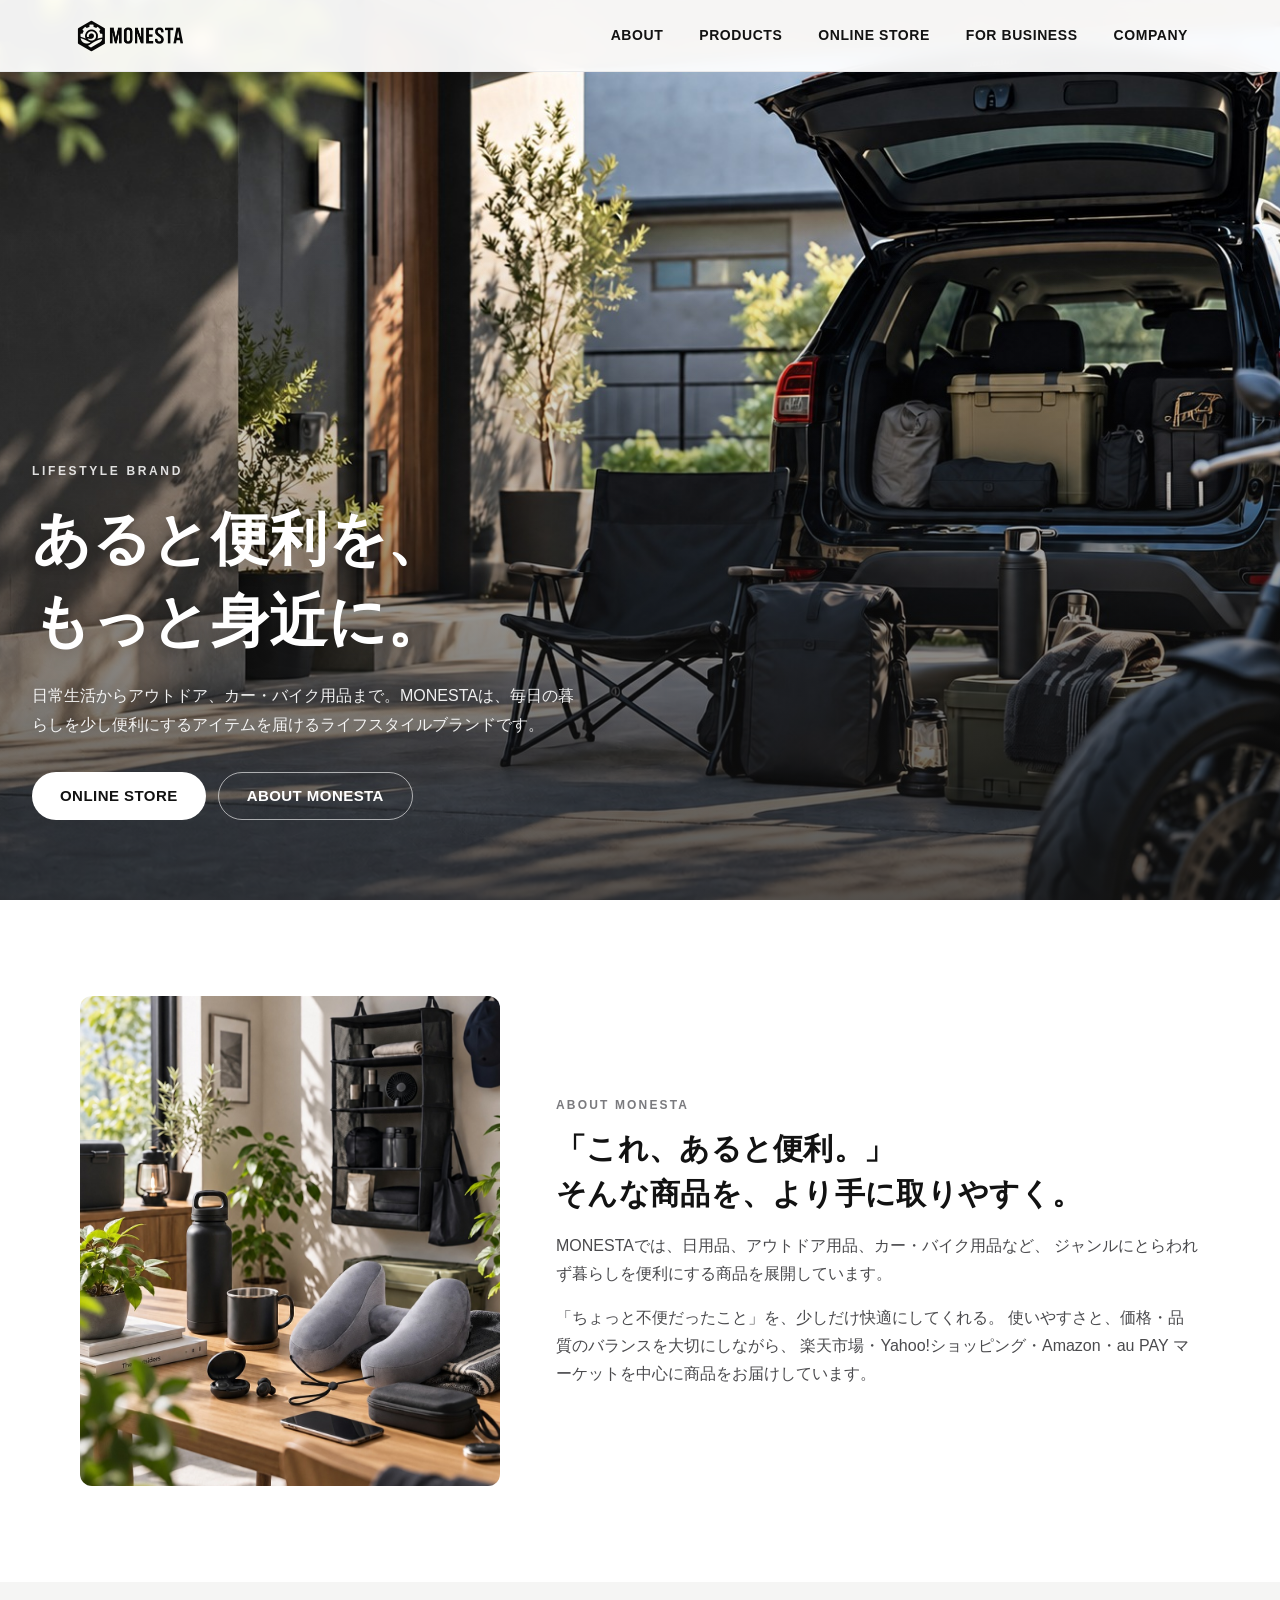
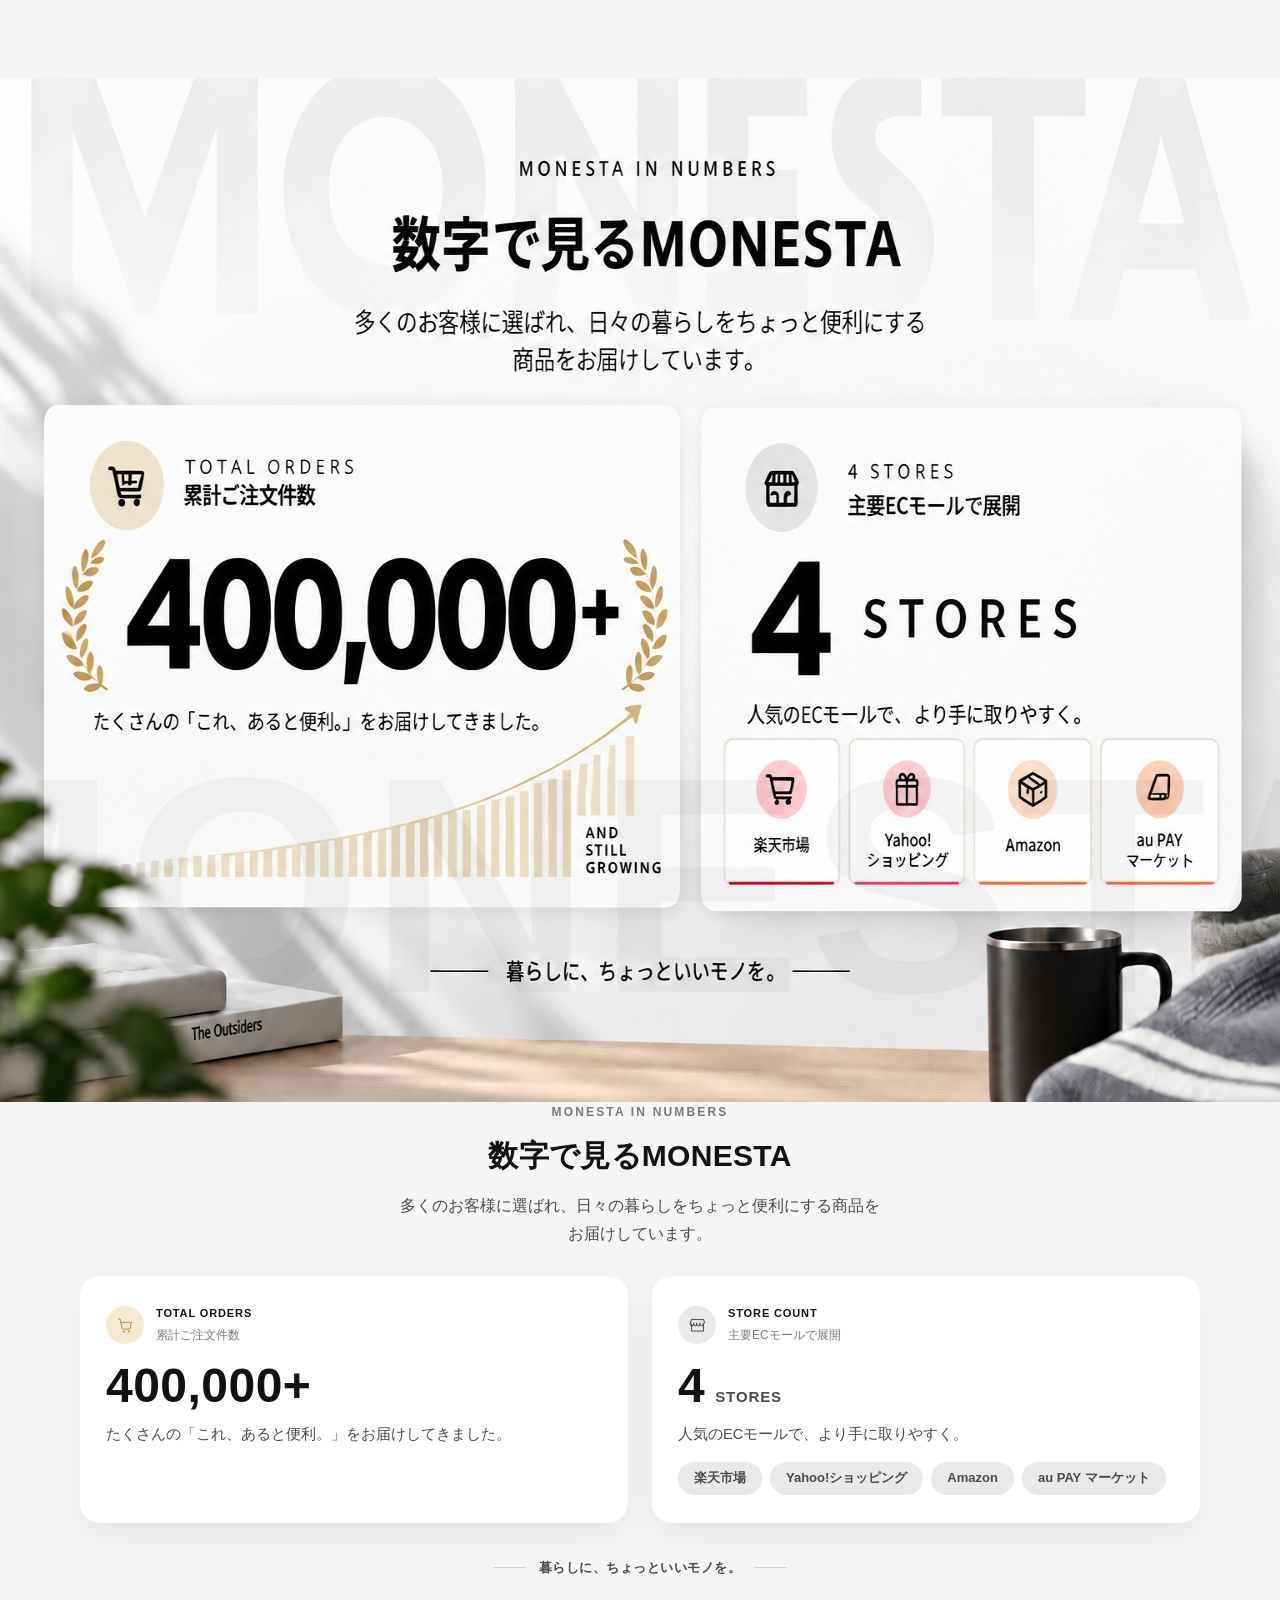
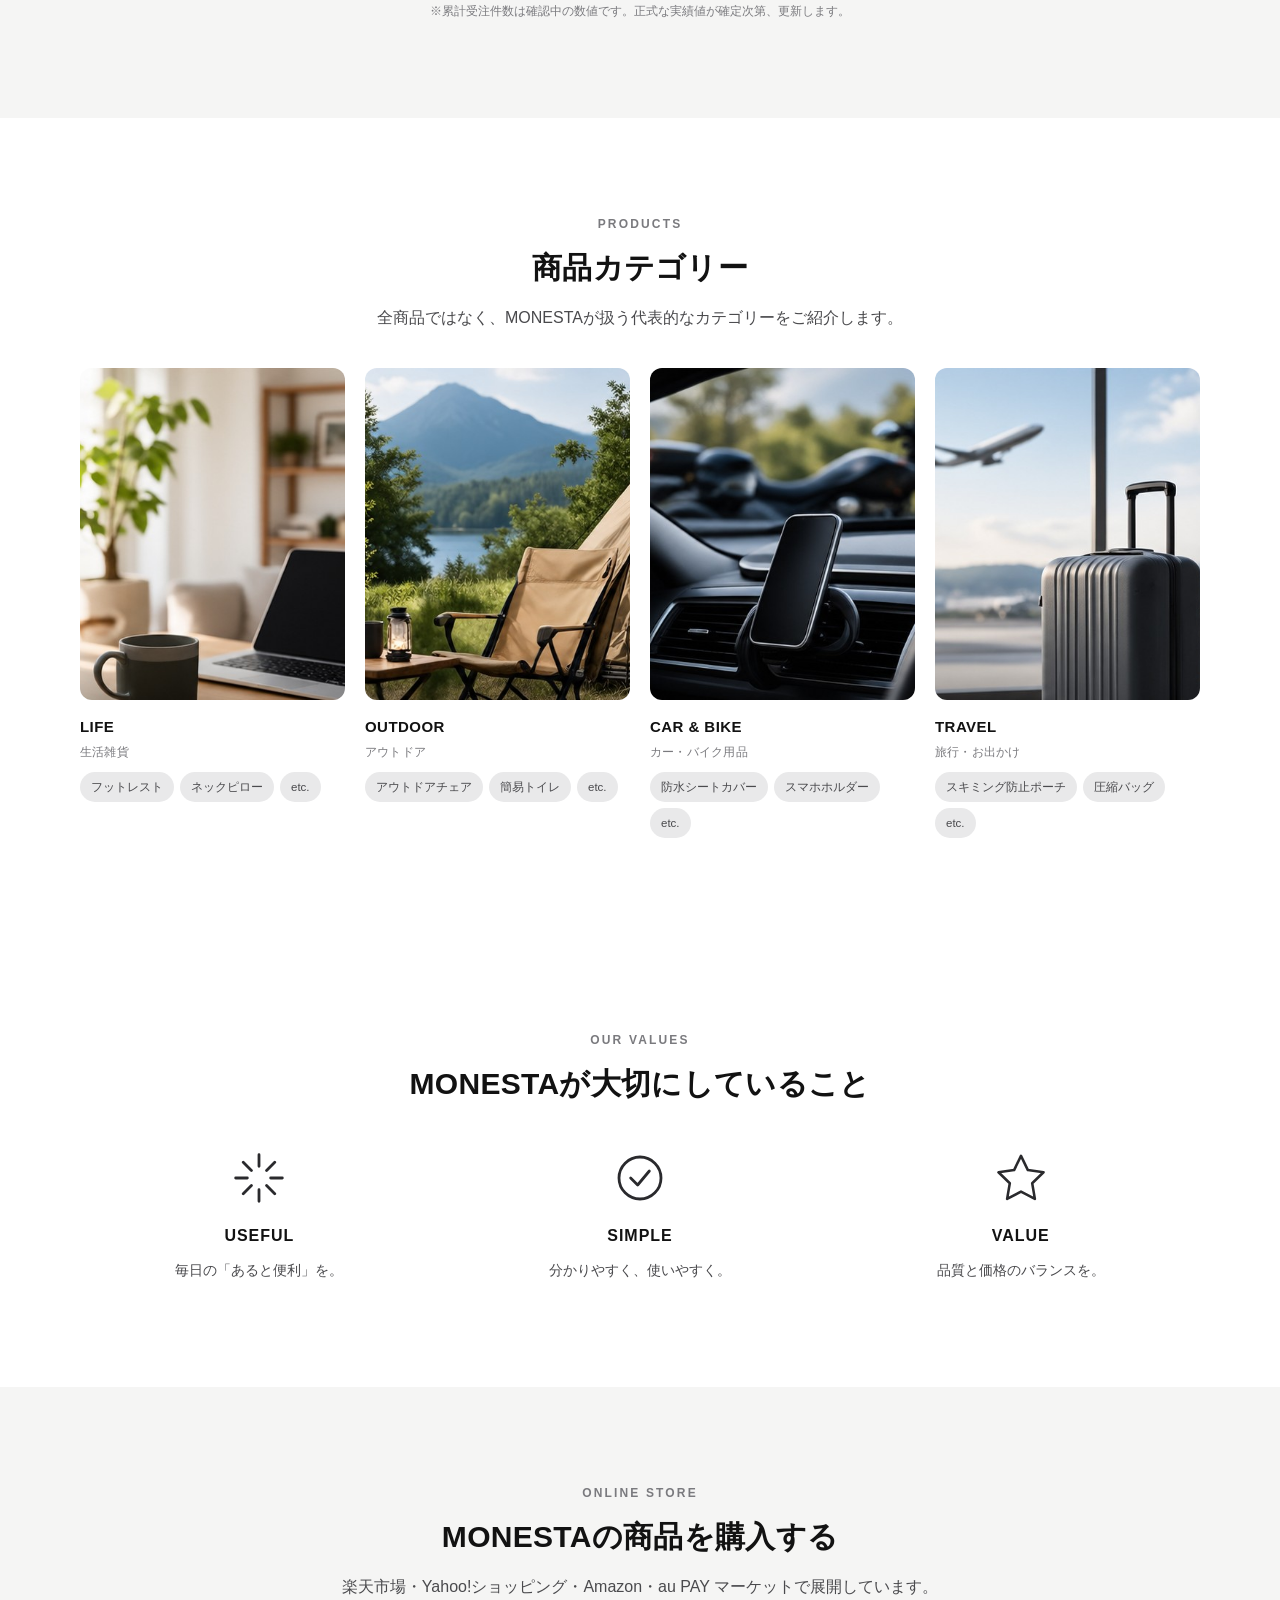
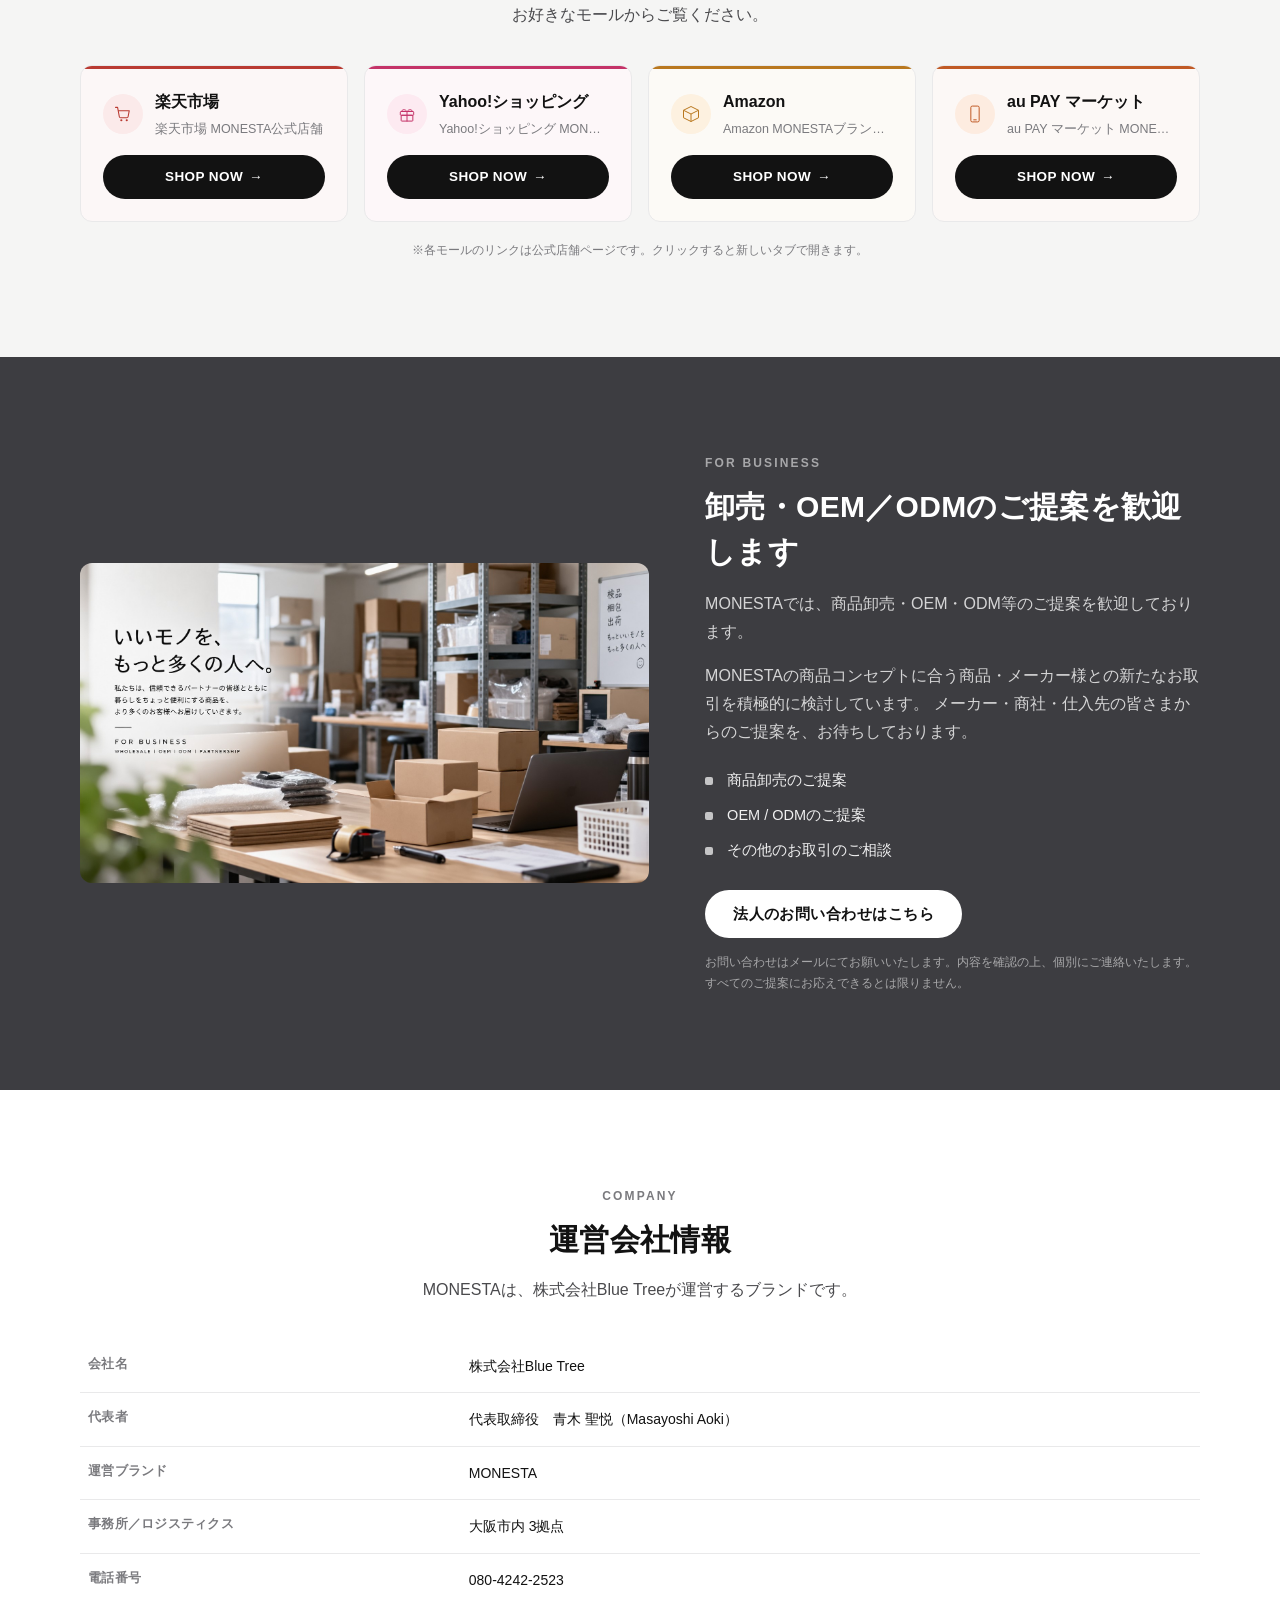
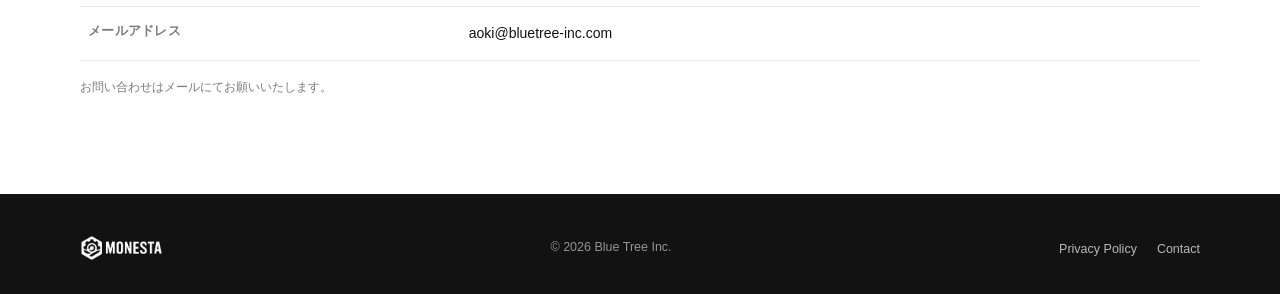
==== commit 280c8074: "Restore PC completed-design image display for numbers section (HTML) Re-add .numbers-pc-image markup" ====
--- a/index.html
+++ b/index.html
@@ -166,16 +166,24 @@
 
   <!-- =========================================================
        ③ MONESTA IN NUMBERS
-       第5稿: PC版でのみ完成デザイン画像（numbers-pc-final.jpg）を表示する
-       方式は廃止。インフォグラフィック感・装飾（グラフ、月桂樹、モール別の
-       色付きパネル、見出しと本文での「4 STORES」の重複表記）を減らし、
-       数字そのものを主役にしたシンプルなカードデザインへ統一。
-       PC・スマホともに同じHTML/CSS製カード（.numbers-html-content、
-       js/config.jsのstats.*から従来どおり流し込み）を表示し、サイト全体の
-       余白感・角丸・フォント・モノトーン基調に合わせている。
-       実績値（400,000+ / 4 STORES / 展開モール）はこれまでと同じもの。 -->
+       第6稿: PC版（1024px以上）は完成デザイン画像（numbers-pc-final.jpg）を
+       トリミング・色調変更なしで1枚のビジュアルとしてそのまま表示する方式に
+       復元。実データを持つHTML/CSS版（.numbers-html-content、js/config.jsの
+       stats.*から従来どおり流し込み）は、PC表示では画像と二重表示になら
+       ないよう視覚的にのみ非表示にし（position/clipによる「見えないが
+       読み上げ可能」な標準的手法）、スクリーンリーダー向けには内容を保持
+       する。スマホ・タブレット（1023px以下）は従来どおりHTML/CSS製の
+       レスポンシブカードUI（生活感ビジュアル帯 .numbers-mood を含む）を
+       表示する。 -->
   <section class="section numbers" id="numbers">
     <p class="numbers-watermark" aria-hidden="true">MONESTA</p>
+
+    <!-- PC版（1024px以上）: 完成デザイン画像をそのまま表示。情報自体は
+         直後の .numbers-html-content 側に実テキストとして存在するため、
+         この画像は装飾として扱う（aria-hidden、alt=""）。 -->
+    <div class="numbers-pc-image" aria-hidden="true">
+      <img src="assets/images/numbers-pc-final.jpg" alt="" loading="lazy" width="1536" height="1024">
+    </div>
 
     <div class="container numbers-html-content">
       <p class="section-eyebrow center">MONESTA IN NUMBERS</p>
@@ -236,12 +244,13 @@
         </div>
       </div>
 
-      <!-- スマホ版のみ: 数字カードの下・タグラインの上に生活感のあるビジュアル帯を追加。
-           既存のnumbers-pc-final.jpgから切り出し済みのコーナー写真2枚（デスク・観葉植物／
-           マグ・ブランケット）をそのまま再利用し、新規撮影・新規トリミングは行っていない。
-           カード内部の数字・文言・情報構造、モール名、レスポンシブのグリッド構成には
-           一切手を加えていない。768px以上（PC・タブレット）ではdisplay:noneで完全非表示に
-           するため、PC表示への影響はない。 -->
+      <!-- スマホ・タブレット版（1023px以下）: 数字カードの下・タグラインの上に
+           生活感のあるビジュアル帯を追加。既存のnumbers-pc-final.jpgから切り出し済みの
+           コーナー写真2枚（デスク・観葉植物／マグ・ブランケット）をそのまま再利用し、
+           新規撮影・新規トリミングは行っていない。カード内部の数字・文言・情報構造、
+           モール名、レスポンシブのグリッド構成には一切手を加えていない。1024px以上
+           （PC）では親要素(.numbers-html-content)ごと視覚的に非表示になるため、
+           PC表示（完成デザイン画像）への影響はない。 -->
       <div class="numbers-mood" aria-hidden="true">
         <img class="numbers-mood-photo numbers-mood-photo--left" src="assets/images/numbers-corner-left.jpg" alt="" loading="lazy" width="460" height="189">
         <img class="numbers-mood-photo numbers-mood-photo--right" src="assets/images/numbers-corner-right.jpg" alt="" loading="lazy" width="396" height="189">
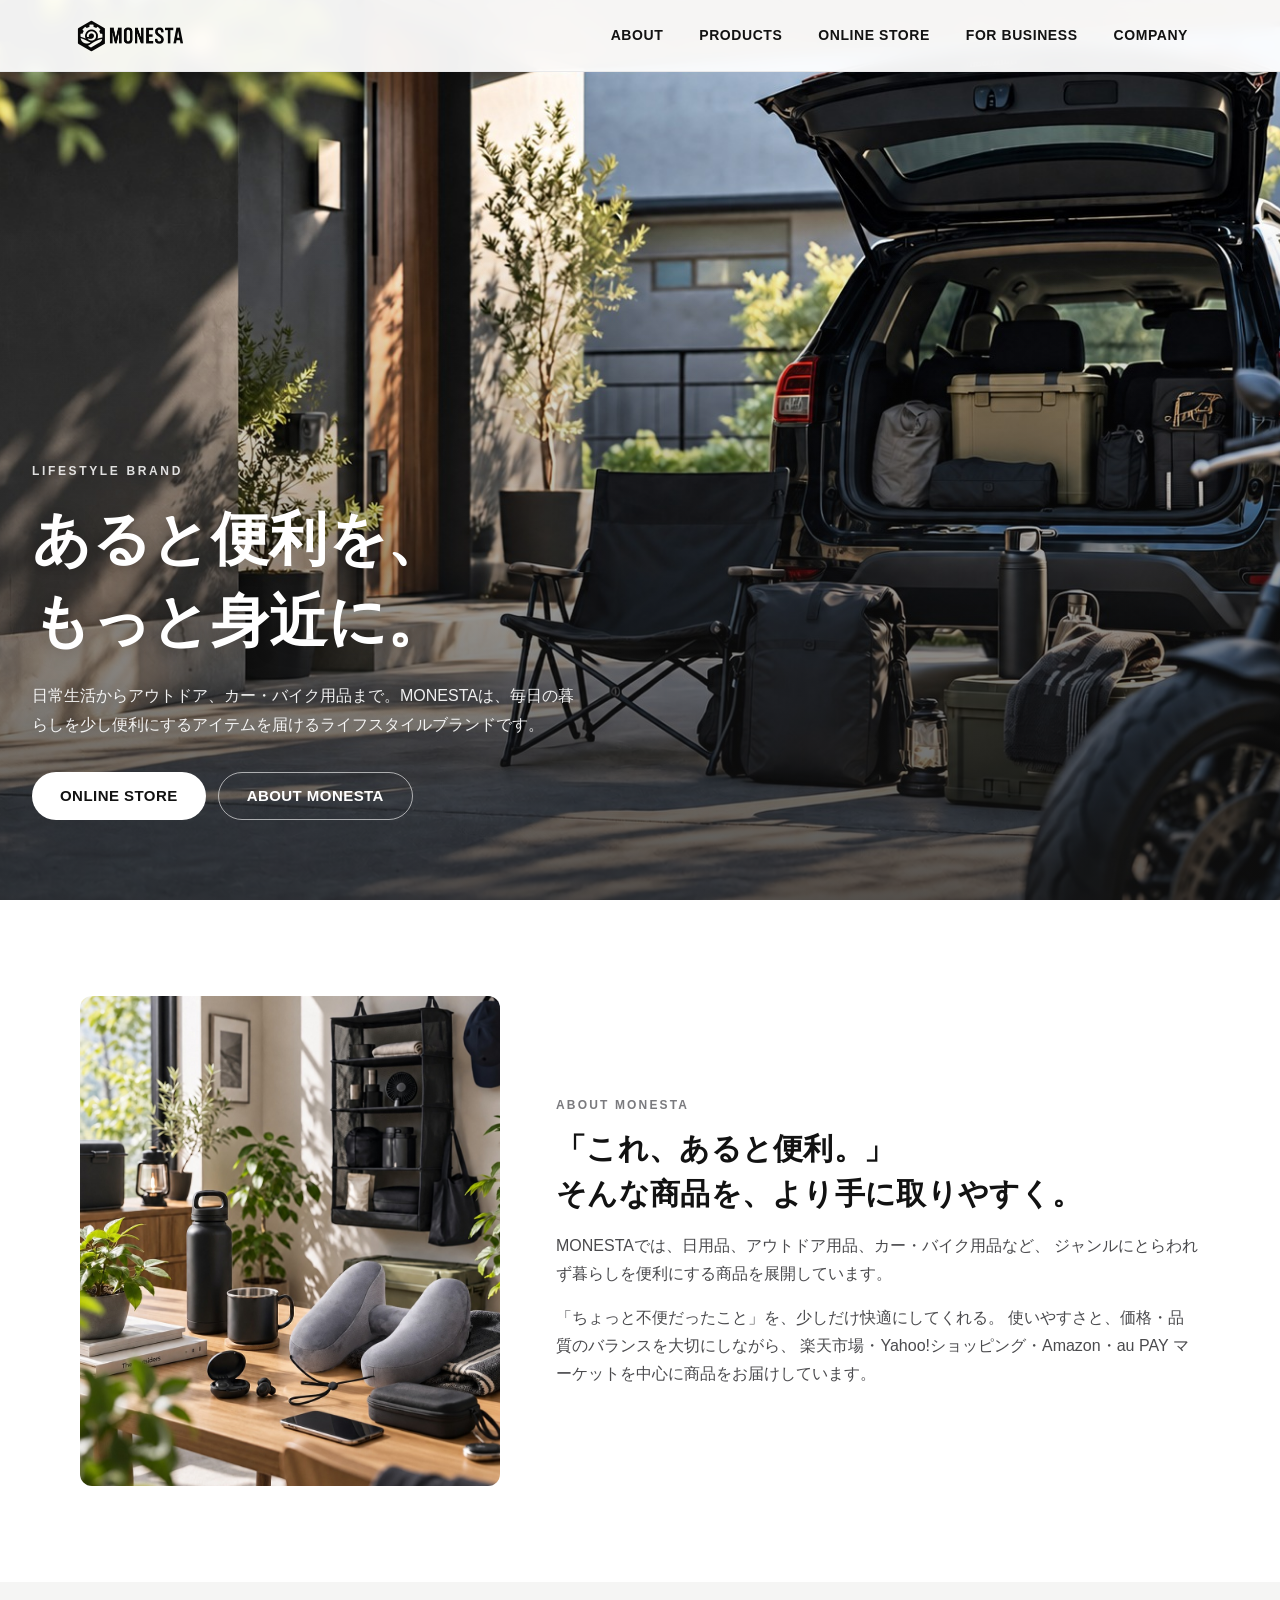
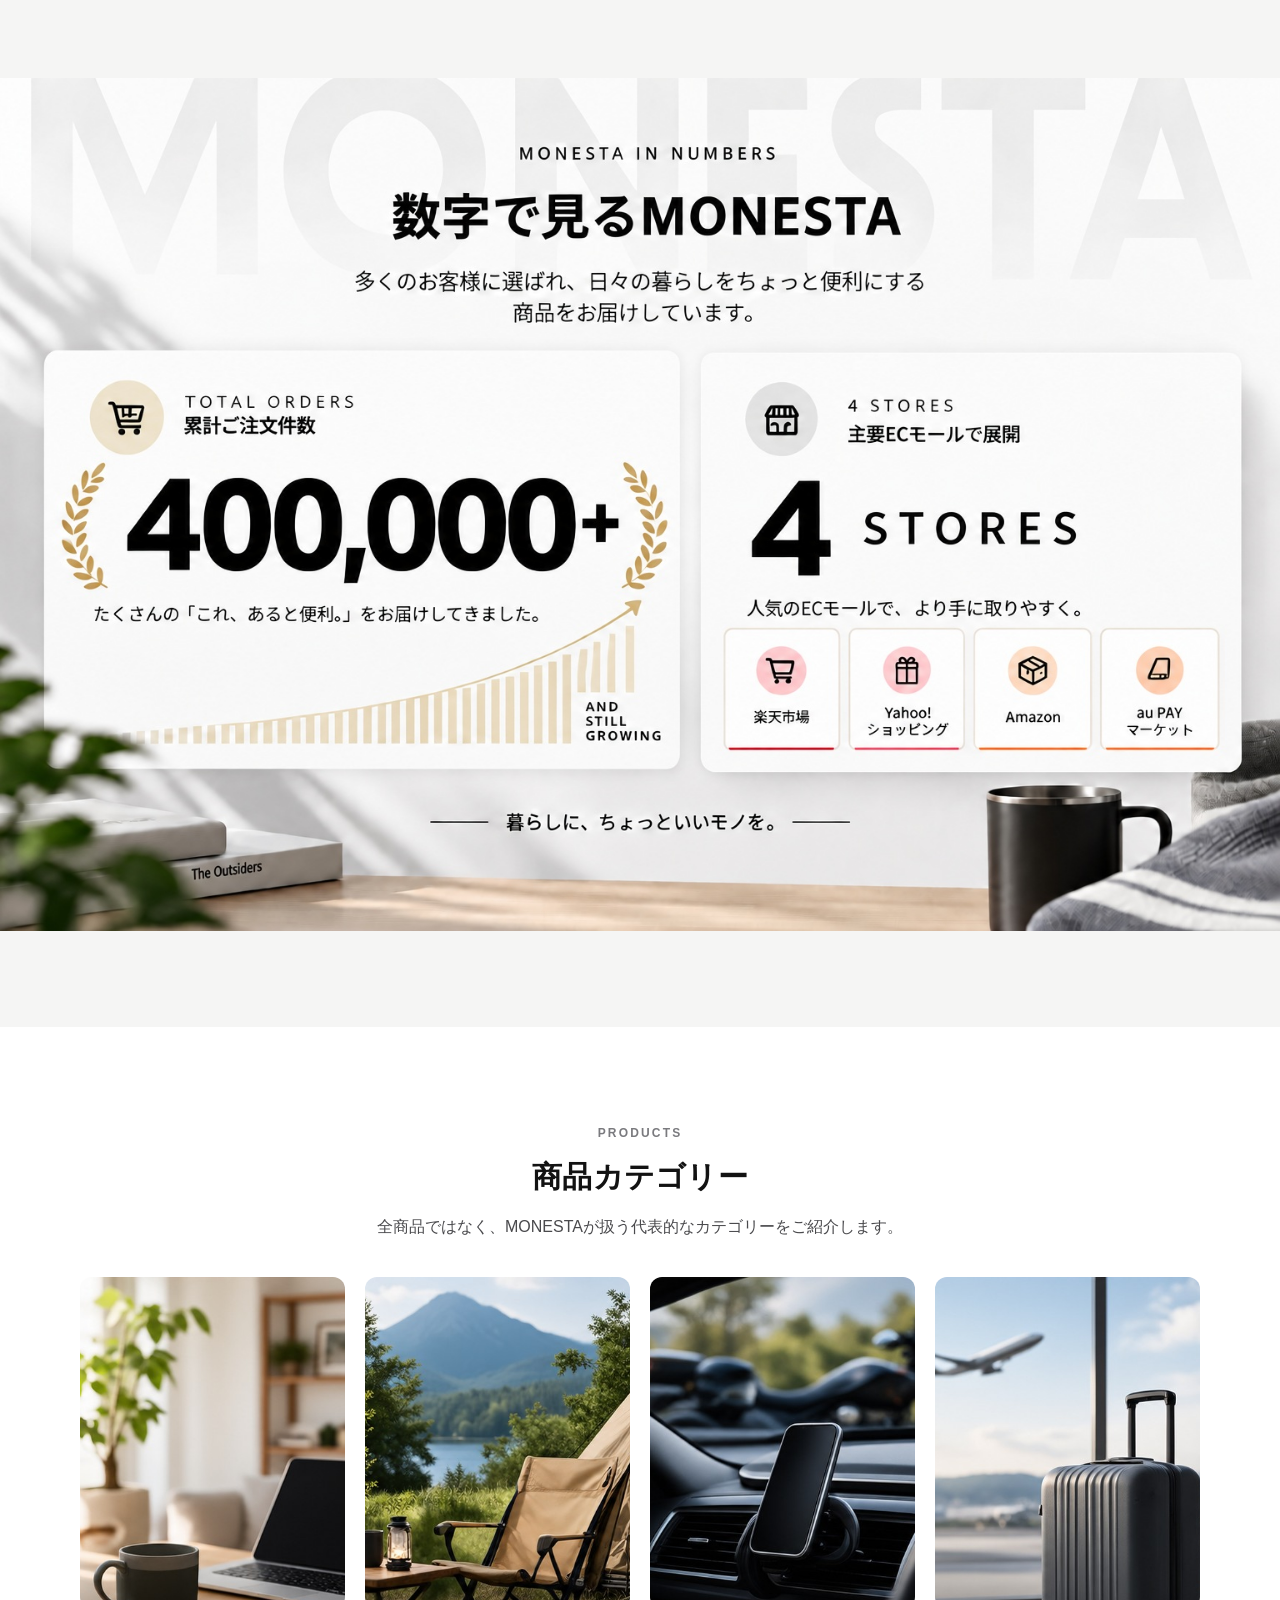
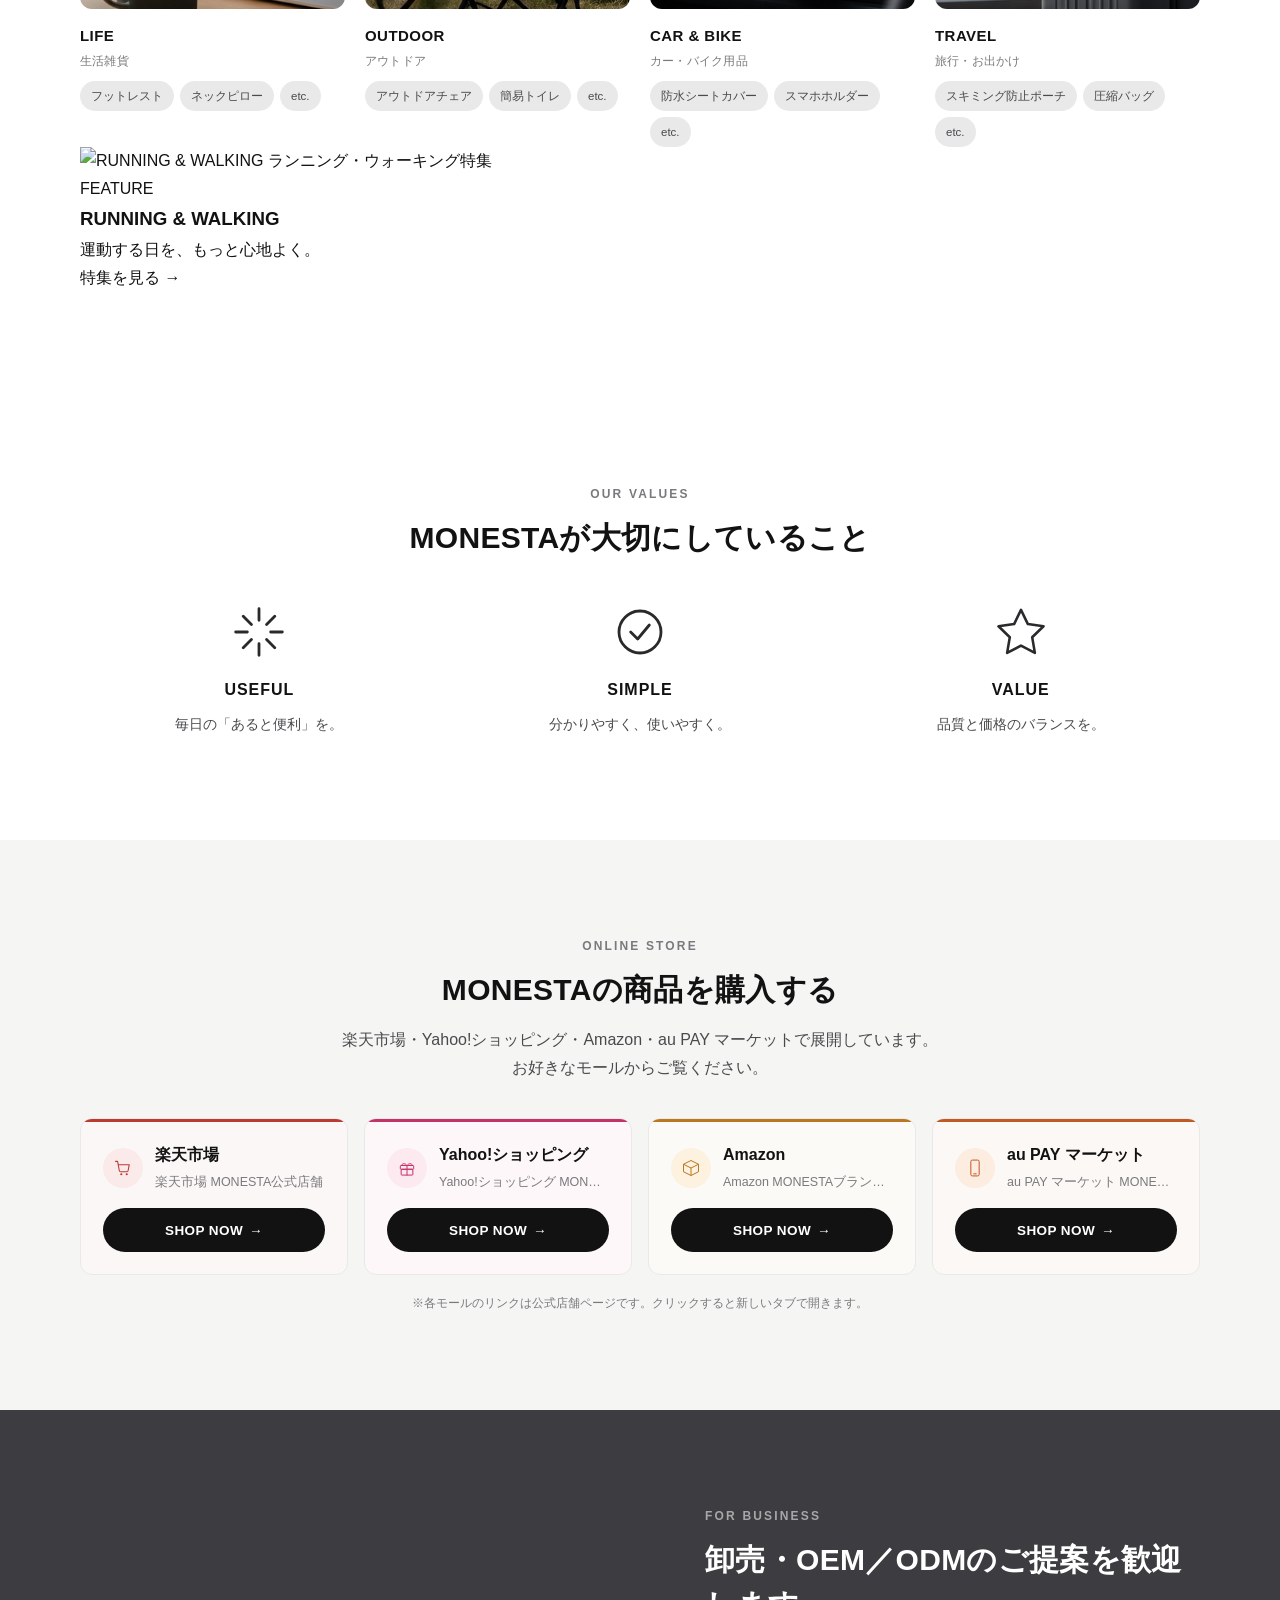
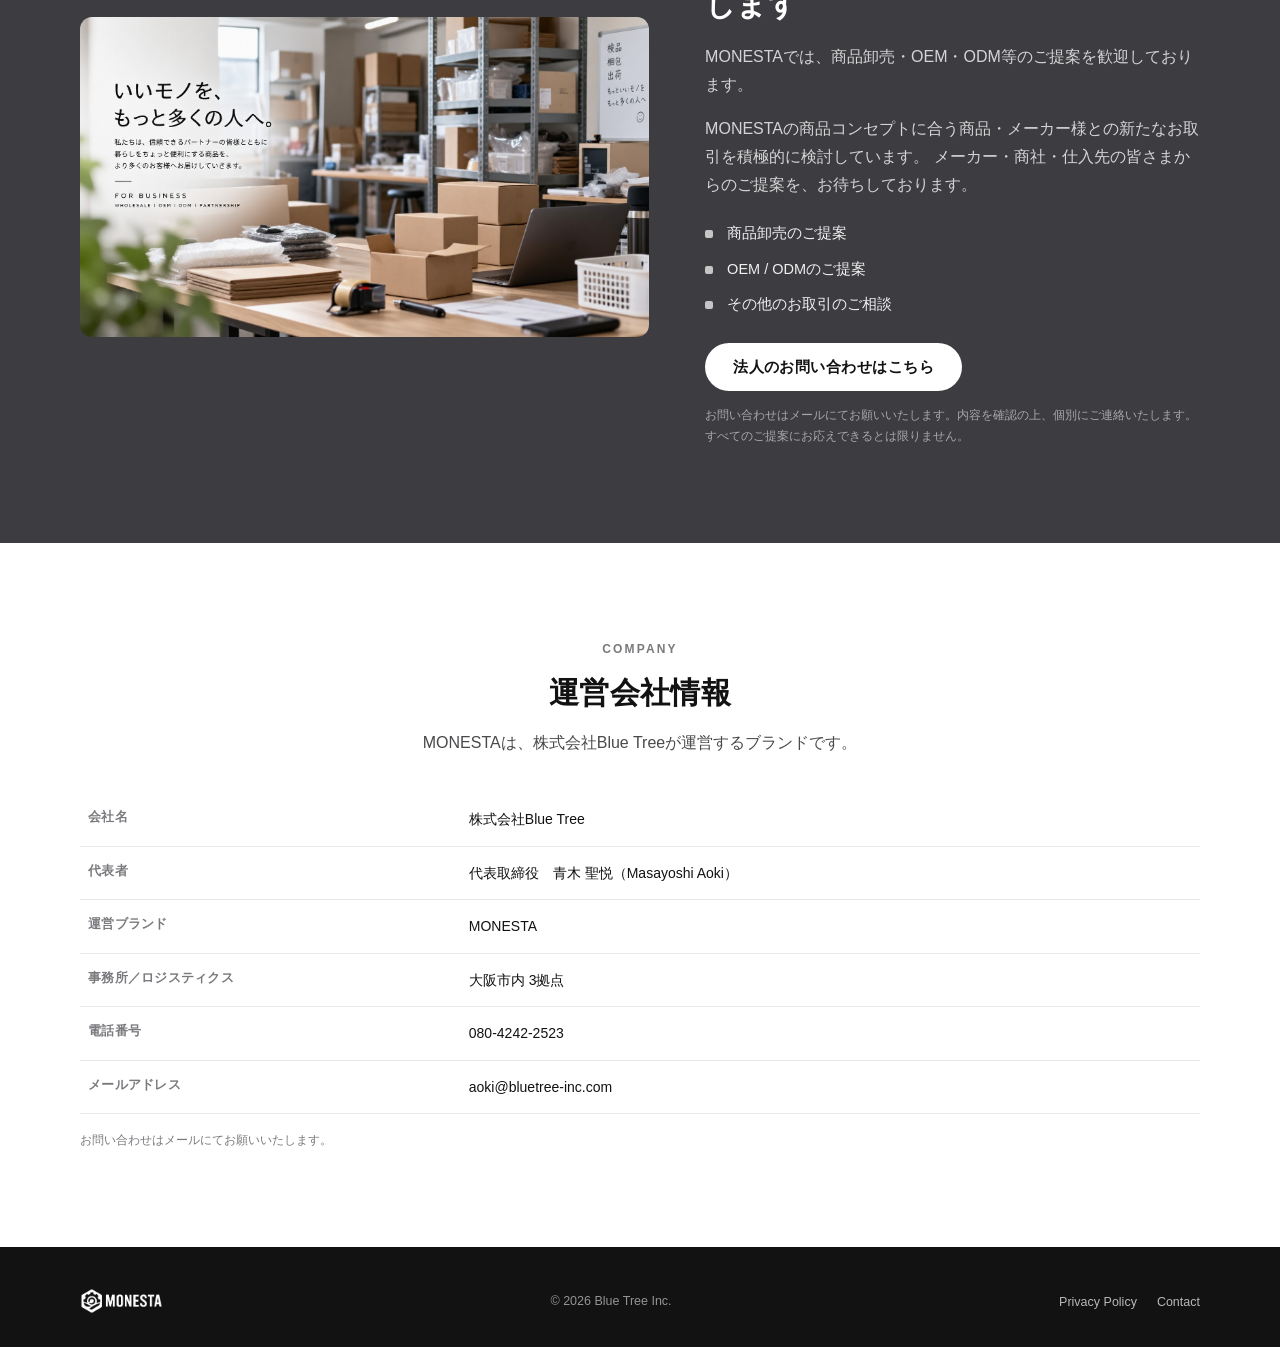
==== commit fdf3cf3e: "Add RUNNING & WALKING feature entry card to index.html" ====
--- a/index.html
+++ b/index.html
@@ -331,6 +331,25 @@
       <!-- カテゴリーを増減する場合は .category-card のブロックごと複製/削除してください。
            category-products は「代表商品」を2〜3点＋「etc.」で見せる仮リストです
            （商品カタログ化はしない方針）。実商品が決まったら文言だけ差し替えてください。 -->
+
+      <!-- =========================================================
+           FEATURE 特集への導線カード
+           PRODUCTSセクション内、カテゴリー一覧の直後に追加。
+           他の特集を今後追加する場合は、このカードを複製してください。
+      ========================================================= -->
+      <div class="feature-entry">
+        <a href="features/running-walking/index.html" class="feature-card">
+          <div class="feature-card-media">
+            <img src="assets/images/running-walking/hero.jpg" alt="RUNNING &amp; WALKING ランニング・ウォーキング特集" loading="lazy">
+          </div>
+          <div class="feature-card-body">
+            <p class="feature-card-eyebrow">FEATURE</p>
+            <h3 class="feature-card-title">RUNNING &amp; WALKING</h3>
+            <p class="feature-card-copy">運動する日を、もっと心地よく。</p>
+            <span class="feature-card-cta">特集を見る <span class="feature-card-cta-arrow" aria-hidden="true">→</span></span>
+          </div>
+        </a>
+      </div>
     </div>
   </section>
 
--- a/css/style.css
+++ b/css/style.css
@@ -404,11 +404,12 @@
 }
 
 /* ---------- 8. Numbers ----------
-   第5稿: HTML/CSSのみで実装（画像は使用しない）。PC/スマホ共通の
-   カードデザインとし、インフォグラフィック的な装飾（グラフ・月桂樹・
-   モール別の色分け等）を廃止して数字自体を主役にしている。
+   第6稿: PC版（1024px以上）は完成デザイン画像をそのまま1枚のビジュアルと
+   して表示する方式に復元。スマホ・タブレット（1023px以下）はHTML/CSS製の
+   カードデザイン（数字自体を主役にした第5稿のシンプルなカード＋生活感の
+   ある写真帯.numbers-mood）を表示する。
    背景の巨大な"MONESTA"文字はCSSのみの装飾で、実データ・実データ
-   由来の主張は含まない。 */
+   由来の主張は含まない（PC表示では完成デザイン画像に内包されるため非表示）。 */
 .numbers {
   position: relative;
   overflow: hidden;
@@ -435,7 +436,29 @@
 }
 .numbers .container { position: relative; z-index: 1; }
 
-/* HTML/CSS製カードUI。PC・スマホ共通で表示する。 */
+/* PC版（1024px以上）専用: 完成デザイン画像をそのまま1枚のビジュアルとして
+   表示する。トリミング・引き伸ばしはせず、縦横比(3:2)を保ったまま
+   セクション幅に合わせて縮小表示のみ行う。画像のネイティブ解像度
+   （1536px）を超えて拡大するとぼやけるため、それ以上の画面幅では
+   max-widthで頭打ちにして中央寄せにする。モバイル/タブレットでは
+   display:noneで完全に除外（後述のメディアクエリで1024px以上のみ表示）。 */
+.numbers-pc-image {
+  display: none;
+  position: relative;
+  z-index: 1;
+}
+.numbers-pc-image img {
+  display: block;
+  width: 100%;
+  max-width: 1536px;
+  height: auto;
+  margin: 0 auto;
+}
+
+/* HTML/CSS版（実データ入りのカードUI、生活感ビジュアル帯.numbers-moodを含む）。
+   1023px以下では通常表示、1024px以上ではPC完成画像と二重表示にならないよう
+   「視覚的にのみ」非表示にする（一般的なvisually-hidden/sr-onlyの手法）。
+   要素そのものは削除しないため、スクリーンリーダーは引き続き内容を読み上げられる。 */
 .numbers-html-content { }
 
 /* リード文（見出し直下のサブコピー）。共通の.section-leadを使いつつ、
@@ -573,15 +596,15 @@
   text-align: center;
 }
 
-/* ---- スマホ版専用の生活感ビジュアル帯（numbers-mood） ----
+/* ---- スマホ・タブレット版専用の生活感ビジュアル帯（numbers-mood） ----
    数字カード群の下・タグラインの上に、既存のコーナー写真2枚
    （numbers-corner-left/right.jpg、PC完成デザインからの切り出し）を
    横長に並べて配置し、写真が削除されたことで薄れたブランドの生活感を
-   スマホ版にも戻す。カード自体（.number-card）の内部構造・情報には
-   一切手を加えない。高さを104pxに固定して縦に伸びすぎないようにし、
-   角丸・シャドウは.number-cardと揃えて同じデザインファミリーに見せる。
-   768px以上（PC・タブレット）ではdisplay:noneで完全非表示にするため、
-   PC表示は現状のまま変更されない。 ---- */
+   スマホ・タブレット版にも戻す。カード自体（.number-card）の内部構造・
+   情報には一切手を加えない。高さを104pxに固定して縦に伸びすぎない
+   ようにし、角丸・シャドウは.number-cardと揃えて同じデザインファミリーに
+   見せる。1024px以上（PC）では親要素(.numbers-html-content)ごと視覚的に
+   非表示になるため、PC表示（完成デザイン画像）は変更されない。 ---- */
 .numbers-mood {
   margin-top: 20px;
   display: flex;
@@ -967,16 +990,14 @@
   .section-lead { font-size: 16px; }
   .body-text { font-size: 16px; }
 
-  /* MONESTA IN NUMBERS: PC表示では実績カードを左右2カラムで見せる。
-     装飾を廃止したぶん、カードの縦幅は抑えたまま数字を大きく見せる。
-     生活感ビジュアル帯(.numbers-mood)はスマホ版専用の要素のため、
-     768px以上では非表示にしてPC表示を変更しない。 */
+  /* MONESTA IN NUMBERS: タブレット幅(768px以上1023px以下)でも実績カードは
+     左右2カラム・生活感ビジュアル帯(.numbers-mood)付きのHTML/CSS版のまま
+     表示する（PC完成画像への切り替えは下記の1024px以上のみ）。 */
   .numbers-grid { grid-template-columns: 1fr 1fr; gap: 24px; }
   .number-card { padding: 28px 26px; }
   .number-value { font-size: 48px; }
   .number-caption { font-size: 14.5px; }
   .store-chip { padding: 8px 16px; font-size: 13px; }
-  .numbers-mood { display: none; }
 
   /* ABOUT画像はHEROより明確に小さく・補助的に見せるため、テキスト側より
      狭い比率＋上限幅を設定（HERO側は下の.hero-media側で意図的に広く取る）。 */
@@ -1017,6 +1038,29 @@
 @media (min-width: 1024px) {
   /* 4モールを1行で表示 */
   .store-grid { grid-template-columns: repeat(4, 1fr); }
+
+  /* MONESTA IN NUMBERS: 1024px以上では完成デザイン画像をそのまま表示し、
+     背景の巨大なブランド名（CSS版）は画像に内包されているため二重に
+     ならないよう非表示にする。実データ入りのHTML/CSS版
+     （.numbers-html-content、生活感ビジュアル帯.numbers-moodを含む）は、
+     削除はせず「視覚的にのみ」非表示にする（幅・高さを1pxにしてclipする
+     標準的なvisually-hidden手法）。.numbers .container が
+     position:relative / z-index:1 を指定しているため、同じ要素に対して
+     2クラス分の詳細度で上書きする。 */
+  .numbers-watermark { display: none; }
+  .numbers-pc-image { display: block; }
+  .numbers .container.numbers-html-content {
+    position: absolute;
+    width: 1px;
+    height: 1px;
+    margin: -1px;
+    padding: 0;
+    overflow: hidden;
+    clip: rect(0, 0, 0, 0);
+    white-space: nowrap;
+    border: 0;
+    max-width: none;
+  }
 }
 
 @media (min-width: 1280px) {
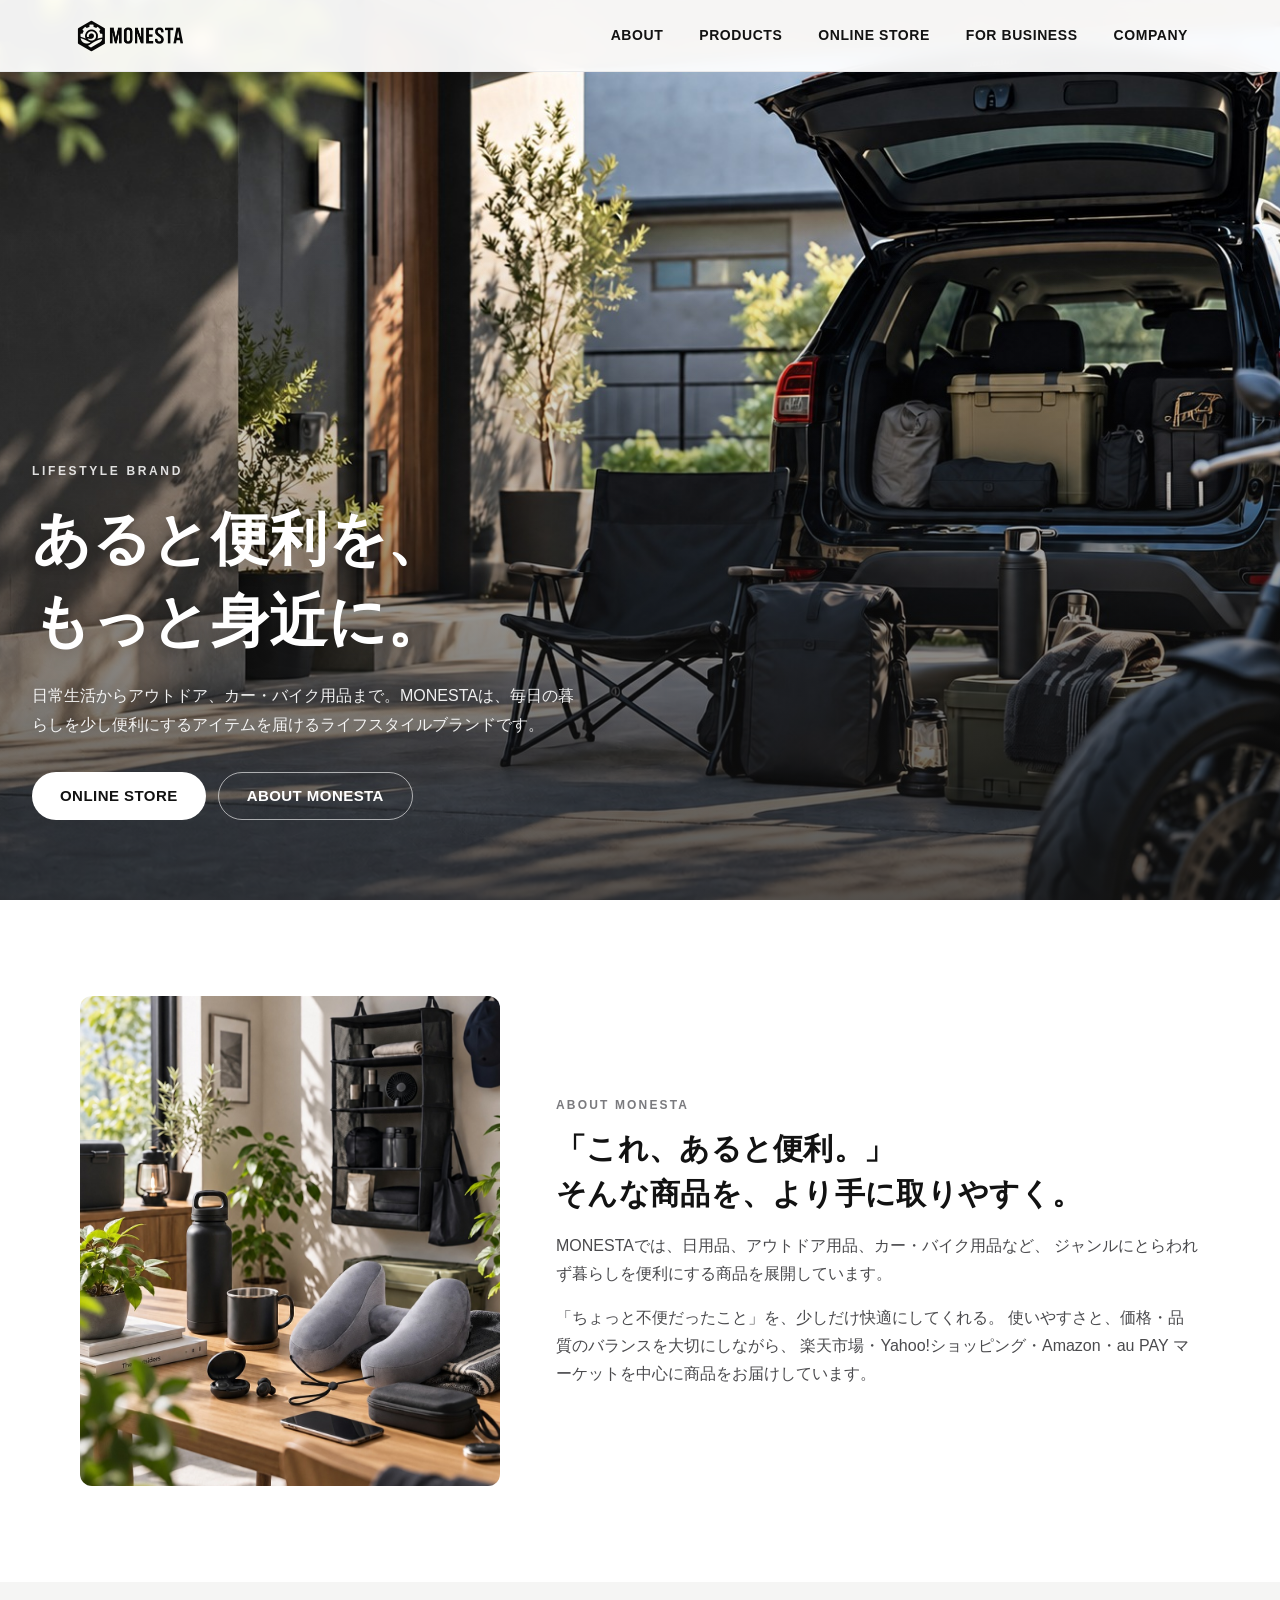
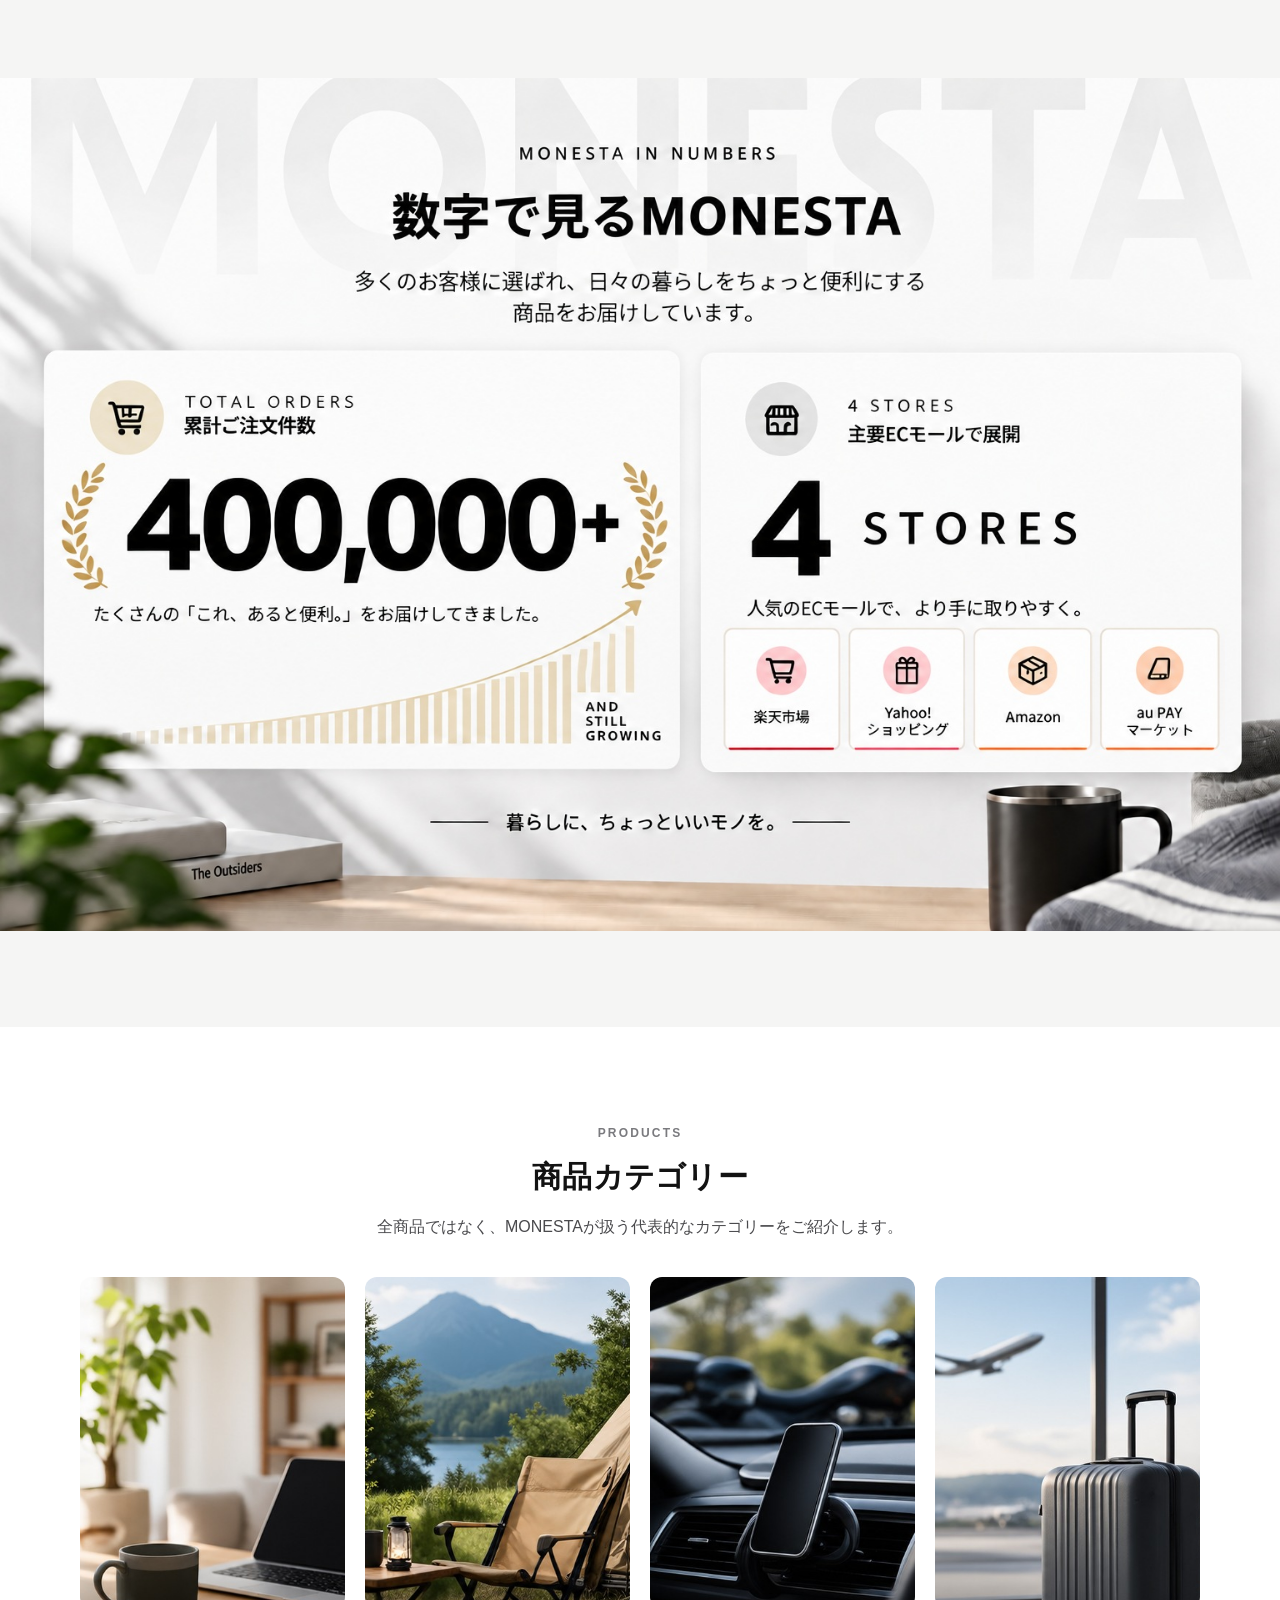
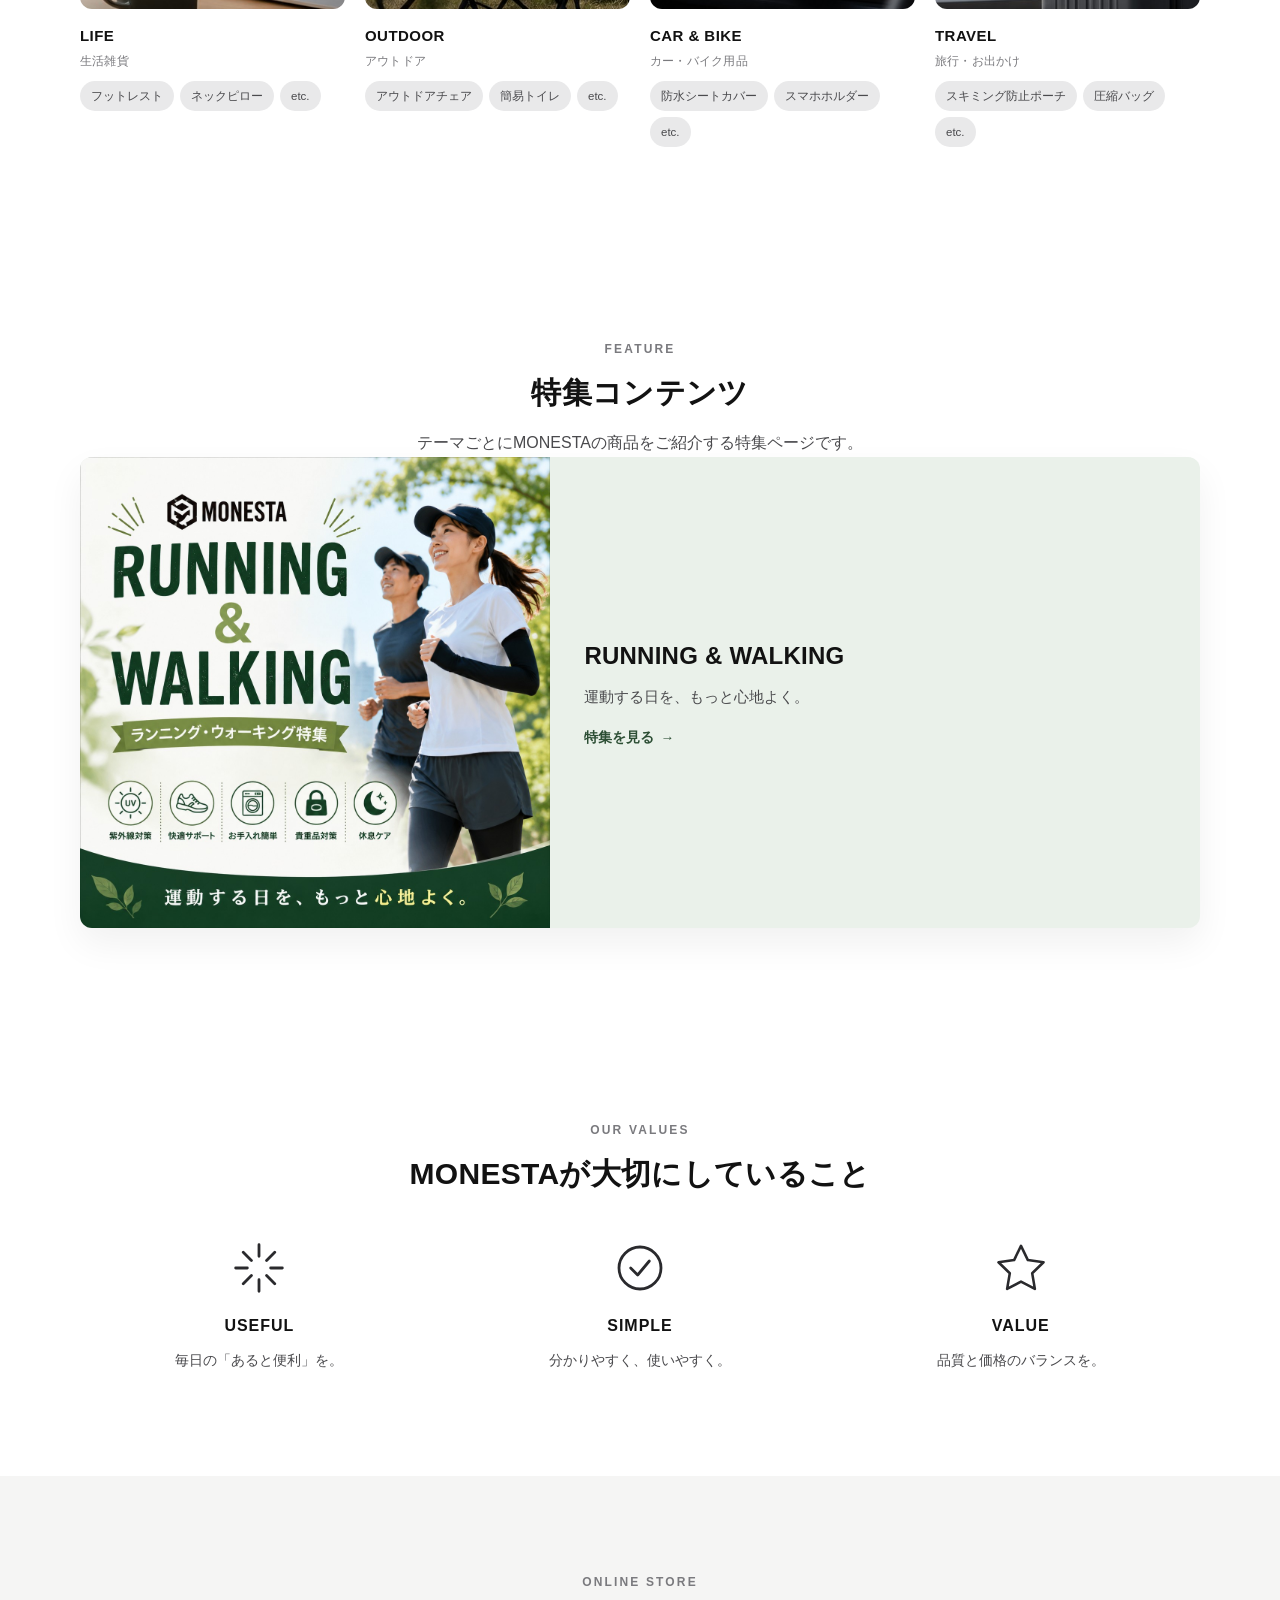
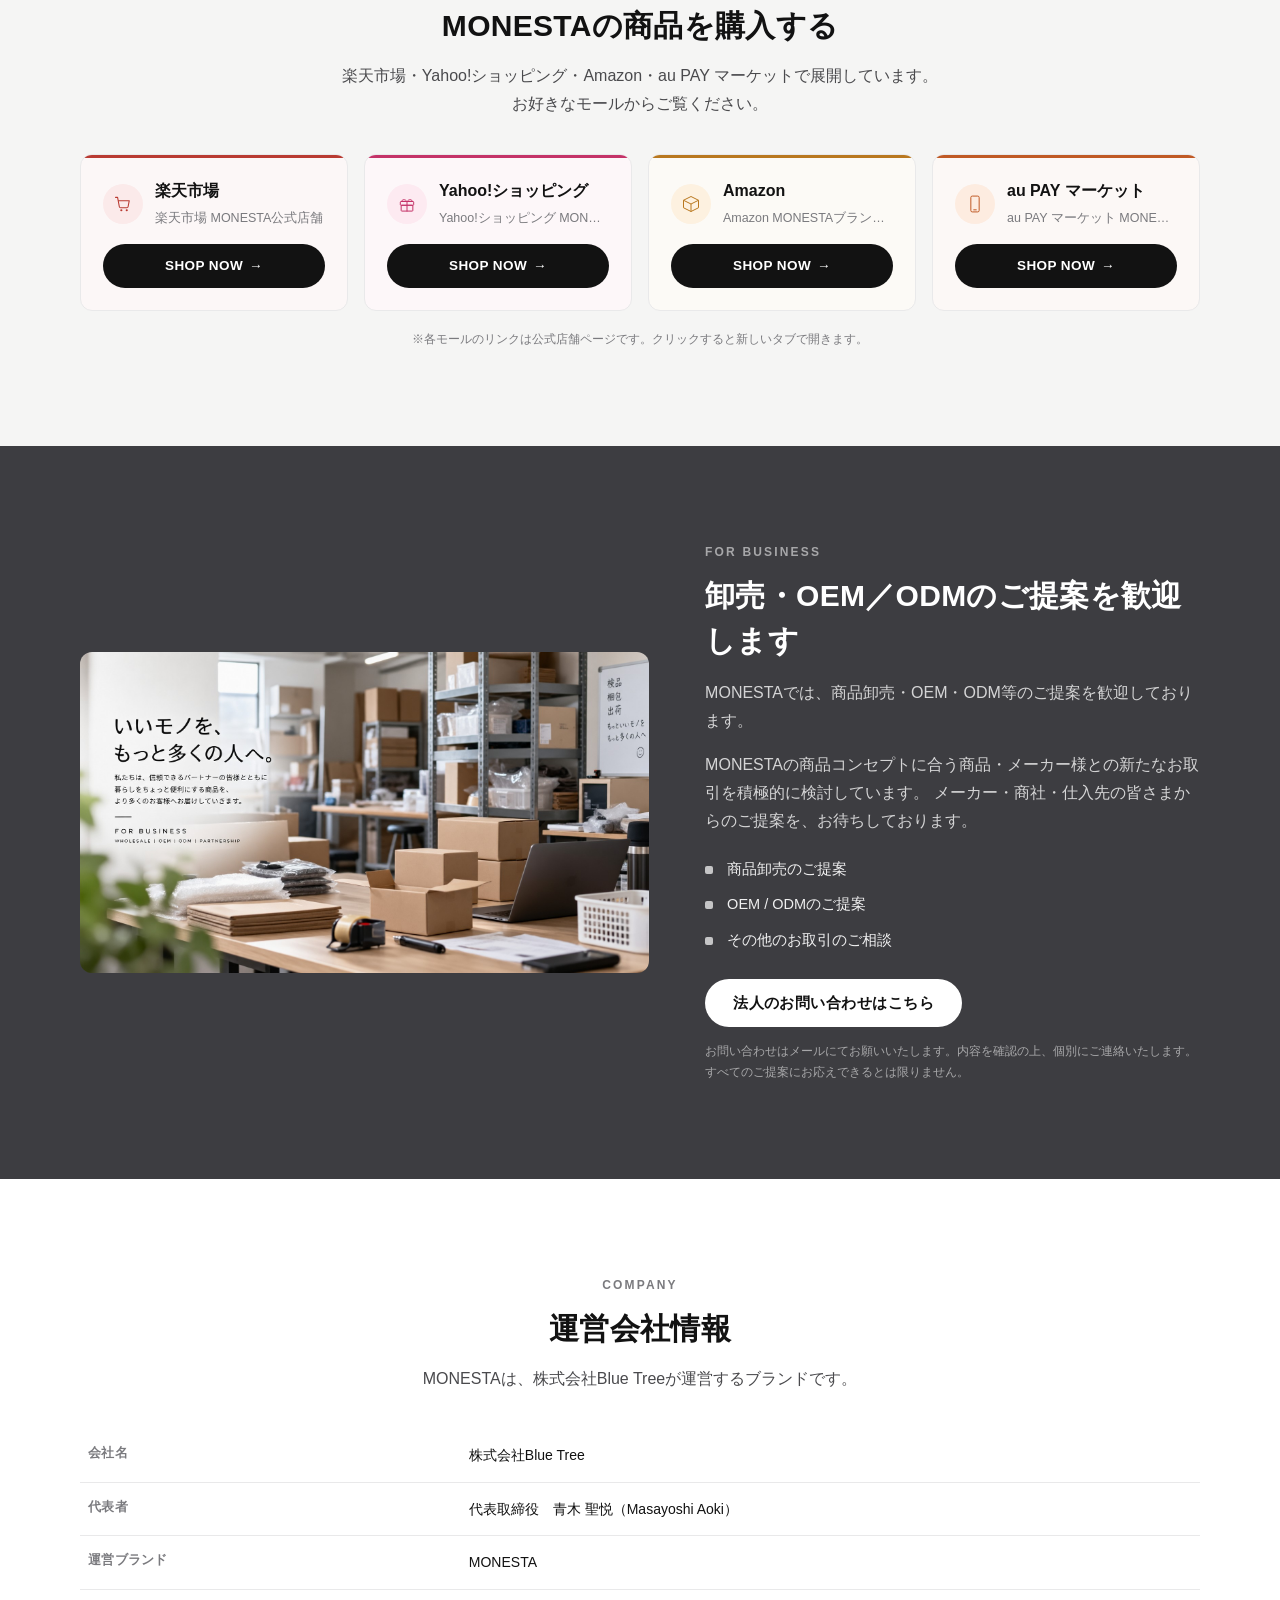
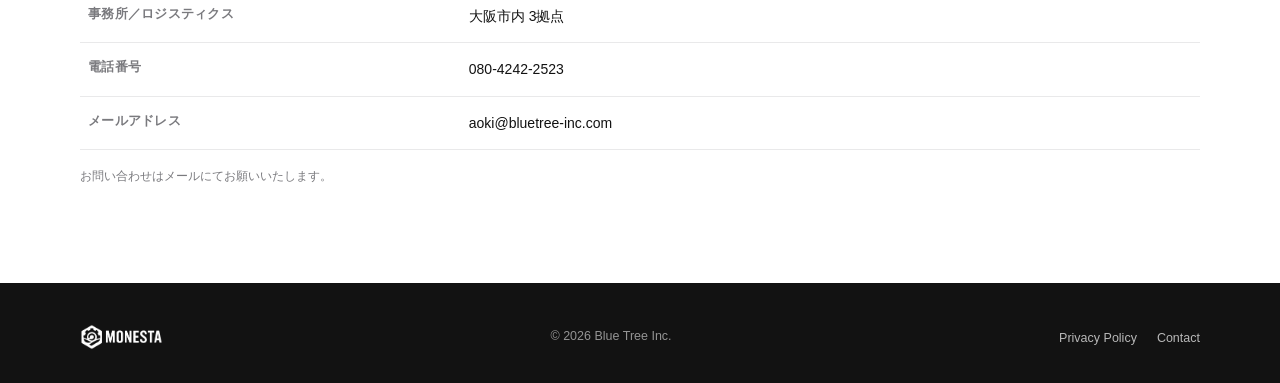
==== commit 1a46bbaf: "Move homepage FEATURE card into dedicated section" ====
--- a/index.html
+++ b/index.html
@@ -331,19 +331,30 @@
       <!-- カテゴリーを増減する場合は .category-card のブロックごと複製/削除してください。
            category-products は「代表商品」を2〜3点＋「etc.」で見せる仮リストです
            （商品カタログ化はしない方針）。実商品が決まったら文言だけ差し替えてください。 -->
-
-      <!-- =========================================================
-           FEATURE 特集への導線カード
-           PRODUCTSセクション内、カテゴリー一覧の直後に追加。
-           他の特集を今後追加する場合は、このカードを複製してください。
-      ========================================================= -->
-      <div class="feature-entry">
-        <a href="features/running-walking/index.html" class="feature-card">
+    </div>
+  </section>
+
+  <!-- =========================================================
+       FEATURE 特集
+       PRODUCTS と OUR VALUES の間に独立セクションとして設置。
+       今後 TRAVEL / CAR & BIKE / OUTDOOR などの特集を追加する場合は、
+       .feature-card のブロックごと複製して .feature-grid の中に追加してください
+      （.feature-grid は複数カードを自動で並べるグリッドです）。
+  ========================================================= -->
+  <section class="section feature" id="feature">
+    <div class="container">
+      <p class="section-eyebrow center">FEATURE</p>
+      <h2 class="section-title center">特集コンテンツ</h2>
+      <p class="section-lead center">
+        テーマごとにMONESTAの商品をご紹介する特集ページです。
+      </p>
+
+      <div class="feature-grid">
+        <a href="features/running-walking/index.html" class="feature-card fade-in">
           <div class="feature-card-media">
             <img src="assets/images/running-walking/hero.jpg" alt="RUNNING &amp; WALKING ランニング・ウォーキング特集" loading="lazy">
           </div>
           <div class="feature-card-body">
-            <p class="feature-card-eyebrow">FEATURE</p>
             <h3 class="feature-card-title">RUNNING &amp; WALKING</h3>
             <p class="feature-card-copy">運動する日を、もっと心地よく。</p>
             <span class="feature-card-cta">特集を見る <span class="feature-card-cta-arrow" aria-hidden="true">→</span></span>
--- a/css/style.css
+++ b/css/style.css
@@ -1073,3 +1073,291 @@
   .hero-copy { font-size: 58px; }
   .hero-sub { font-size: 16px; max-width: 34em; }
 }
+
+/* =========================================================
+   16. FEATURE セクション（トップページ独立セクション）
+   PRODUCTS と OUR VALUES の間に配置する新規セクション（#feature）。
+   既存セクション（HERO/ABOUT/NUMBERS/PRODUCTS/VALUES...）のCSSは
+   一切変更せず、ここから完全に新規のクラスのみを追加する。
+   デザインは他セクションの余白感・角丸・シャドウ・フォントに合わせつつ、
+   このカードのみグリーンをアクセントに使用する。
+   .feature-grid は今後 TRAVEL / CAR & BIKE / OUTDOOR 等の特集カードを
+   追加した際に自動で複数列に広がるグリッド（現在はカード1枚のみ）。
+========================================================= */
+:root {
+  --c-accent-green: #3f6b4a;
+  --c-accent-green-dark: #2c4e34;
+  --c-accent-green-soft: #eaf1ea;
+}
+
+.feature-grid {
+  display: grid;
+  grid-template-columns: 1fr;
+  gap: 24px;
+}
+@media (min-width: 768px) {
+  .feature-grid { grid-template-columns: repeat(auto-fit, minmax(360px, 1fr)); }
+}
+
+.feature-card {
+  display: flex;
+  flex-direction: column;
+  border-radius: var(--radius-m);
+  overflow: hidden;
+  background: var(--c-accent-green-soft);
+  box-shadow: 0 16px 36px rgba(18, 18, 18, 0.06);
+  text-decoration: none;
+  transition: transform var(--transition-fast), box-shadow var(--transition-fast);
+}
+.feature-card:hover { transform: translateY(-3px); box-shadow: 0 18px 40px rgba(18,18,18,0.10); }
+.feature-card-media {
+  aspect-ratio: 16 / 9;
+  background: var(--c-gray-100);
+}
+.feature-card-media img {
+  width: 100%; height: 100%; object-fit: cover;
+}
+.feature-card-body { padding: 22px 22px 26px; }
+.feature-card-eyebrow {
+  font-size: 11px;
+  font-weight: 800;
+  letter-spacing: 0.14em;
+  color: var(--c-accent-green-dark);
+  margin-bottom: 8px;
+}
+.feature-card-title {
+  font-size: 20px;
+  font-weight: 800;
+  letter-spacing: 0.01em;
+  color: var(--c-black);
+}
+.feature-card-copy {
+  margin-top: 8px;
+  font-size: 13.5px;
+  color: var(--c-gray-700);
+}
+.feature-card-cta {
+  margin-top: 16px;
+  display: inline-flex;
+  align-items: center;
+  gap: 6px;
+  font-size: 13.5px;
+  font-weight: 700;
+  color: var(--c-accent-green-dark);
+}
+.feature-card-cta-arrow { transition: transform var(--transition-fast); }
+.feature-card:hover .feature-card-cta-arrow { transform: translateX(4px); }
+
+@media (min-width: 768px) {
+  .feature-card { flex-direction: row; align-items: stretch; }
+  .feature-card-media { flex: 0 0 42%; aspect-ratio: auto; }
+  .feature-card-body { flex: 1; padding: 30px 34px; display: flex; flex-direction: column; justify-content: center; }
+  .feature-card-title { font-size: 24px; }
+  .feature-card-copy { font-size: 14.5px; max-width: 34em; }
+}
+
+/* =========================================================
+   17. RUNNING & WALKING 特集ページ（/features/running-walking/）
+   このページ専用のスタイル。すべて rw- 接頭辞のクラスのみを使用し、
+   既存クラス・既存セクションには一切影響しない。
+   方針: 白背景＋グリーンアクセント、角丸・シャドウ・余白感は
+   既存サイト（.number-card, .category-card 等）に合わせる。
+========================================================= */
+.rw-back-link {
+  display: inline-flex;
+  align-items: center;
+  gap: 6px;
+  font-size: 13px;
+  font-weight: 700;
+  color: var(--c-gray-700);
+  padding: 14px 0;
+}
+.rw-back-link:hover { color: var(--c-black); }
+
+/* ---- HERO（画像そのものをメインビジュアルとして使用。文字は画像内に
+   含まれているためHTML側では重複表示しない） ---- */
+.rw-hero {
+  padding: 8px 0 40px;
+  text-align: center;
+  background: var(--c-white);
+}
+.rw-hero-media {
+  max-width: 560px;
+  margin: 0 auto;
+}
+.rw-hero-media img {
+  width: 100%;
+  height: auto;
+  display: block;
+  border-radius: var(--radius-m);
+  box-shadow: 0 16px 40px rgba(18, 18, 18, 0.10);
+}
+.rw-hero-lead {
+  margin-top: 28px;
+  font-size: 15px;
+  color: var(--c-gray-700);
+}
+
+/* ---- カテゴリー区切り（PROTECT / MOVE / CARE / REST） ---- */
+.rw-category { padding: 40px 0; }
+.rw-category + .rw-category { border-top: 1px solid var(--c-gray-100); }
+.rw-category-head { margin-bottom: 24px; }
+.rw-category-eyebrow {
+  display: inline-flex;
+  align-items: center;
+  gap: 8px;
+  font-size: 12px;
+  font-weight: 800;
+  letter-spacing: 0.14em;
+  color: var(--c-accent-green-dark);
+  background: var(--c-accent-green-soft);
+  padding: 6px 14px;
+  border-radius: 999px;
+}
+.rw-category-title {
+  margin-top: 12px;
+  font-size: 20px;
+  font-weight: 800;
+  color: var(--c-black);
+}
+
+/* ---- STEPカードのグリッド。3列固定にせず、情報量を詰め込みすぎない ---- */
+.rw-grid {
+  display: grid;
+  grid-template-columns: 1fr;
+  gap: 20px;
+}
+.rw-card {
+  display: flex;
+  flex-direction: column;
+  background: var(--c-white);
+  border: 1px solid var(--c-gray-100);
+  border-radius: var(--radius-m);
+  overflow: hidden;
+  box-shadow: 0 12px 28px rgba(18, 18, 18, 0.05);
+}
+.rw-card-media {
+  aspect-ratio: 785 / 708;
+  background: var(--c-gray-100);
+}
+.rw-card-media img { width: 100%; height: 100%; object-fit: cover; }
+.rw-card-body { padding: 20px 20px 22px; display: flex; flex-direction: column; flex: 1; }
+.rw-card-step {
+  font-size: 11px;
+  font-weight: 800;
+  letter-spacing: 0.08em;
+  color: var(--c-accent-green-dark);
+}
+.rw-card-title {
+  margin-top: 8px;
+  font-size: 15.5px;
+  font-weight: 700;
+  color: var(--c-black);
+  line-height: 1.6;
+}
+.rw-card-name {
+  margin-top: 6px;
+  font-size: 13px;
+  color: var(--c-gray-500);
+}
+.rw-card-tags { margin-top: 12px; display: flex; flex-wrap: wrap; gap: 6px; }
+.rw-card-tags li {
+  font-size: 11px;
+  color: var(--c-gray-700);
+  background: var(--c-gray-100);
+  padding: 5px 10px;
+  border-radius: 999px;
+}
+
+/* ---- 「商品を見る →」＋モール選択（<details>によるノーJS実装） ---- */
+.rw-shop {
+  margin-top: auto;
+  padding-top: 16px;
+  position: relative;
+}
+.rw-shop-toggle {
+  display: inline-flex;
+  align-items: center;
+  gap: 6px;
+  width: 100%;
+  justify-content: center;
+  min-height: 44px;
+  padding: 0 20px;
+  border-radius: 999px;
+  font-size: 13.5px;
+  font-weight: 700;
+  color: var(--c-black);
+  background: transparent;
+  border: 1.5px solid var(--c-gray-300);
+  cursor: pointer;
+  list-style: none;
+  transition: background var(--transition-fast), border-color var(--transition-fast);
+}
+.rw-shop-toggle::-webkit-details-marker { display: none; }
+.rw-shop:hover .rw-shop-toggle,
+.rw-shop[open] .rw-shop-toggle {
+  background: var(--c-accent-green-soft);
+  border-color: var(--c-accent-green);
+  color: var(--c-accent-green-dark);
+}
+.rw-shop-arrow { transition: transform var(--transition-fast); }
+.rw-shop[open] .rw-shop-arrow { transform: translateX(3px); }
+.rw-shop-menu {
+  margin-top: 8px;
+  display: flex;
+  flex-direction: column;
+  gap: 6px;
+  padding: 10px;
+  border: 1px solid var(--c-gray-100);
+  border-radius: var(--radius-s);
+  background: var(--c-off-white);
+}
+.rw-shop-link {
+  display: flex;
+  align-items: center;
+  justify-content: space-between;
+  min-height: 40px;
+  padding: 0 12px;
+  border-radius: var(--radius-s);
+  font-size: 13px;
+  font-weight: 700;
+  background: var(--c-white);
+  border: 1px solid var(--c-gray-100);
+}
+.rw-shop-link:hover { border-color: var(--c-gray-300); }
+.rw-shop-note {
+  font-size: 11.5px;
+  color: var(--c-gray-500);
+  padding: 4px 12px;
+}
+
+/* ---- STEP04（ランニングシューズ）はMOVEの中心商品として少し大きく扱う ---- */
+.rw-card--featured .rw-card-media { aspect-ratio: 16 / 10; }
+.rw-card--featured .rw-card-title { font-size: 17px; }
+
+/* ---- ページ末尾の注記 ---- */
+.rw-footnote {
+  margin-top: 8px;
+  font-size: 12px;
+  color: var(--c-gray-500);
+  text-align: center;
+}
+
+@media (min-width: 600px) {
+  .rw-grid { grid-template-columns: repeat(2, 1fr); }
+}
+
+@media (min-width: 768px) {
+  .rw-hero { padding: 24px 0 56px; }
+  .rw-hero-media { max-width: 620px; }
+  .rw-hero-lead { font-size: 16px; }
+  .rw-category { padding: 56px 0; }
+  .rw-category-title { font-size: 24px; }
+}
+
+@media (min-width: 1024px) {
+  .rw-grid { grid-template-columns: repeat(3, 1fr); }
+  /* MOVEカテゴリーはSTEP04が1件のみのため、中央寄せで幅を抑える */
+  .rw-grid--move { grid-template-columns: minmax(0, 560px); justify-content: center; }
+  .rw-card--featured .rw-card-media { aspect-ratio: 16 / 9; }
+}
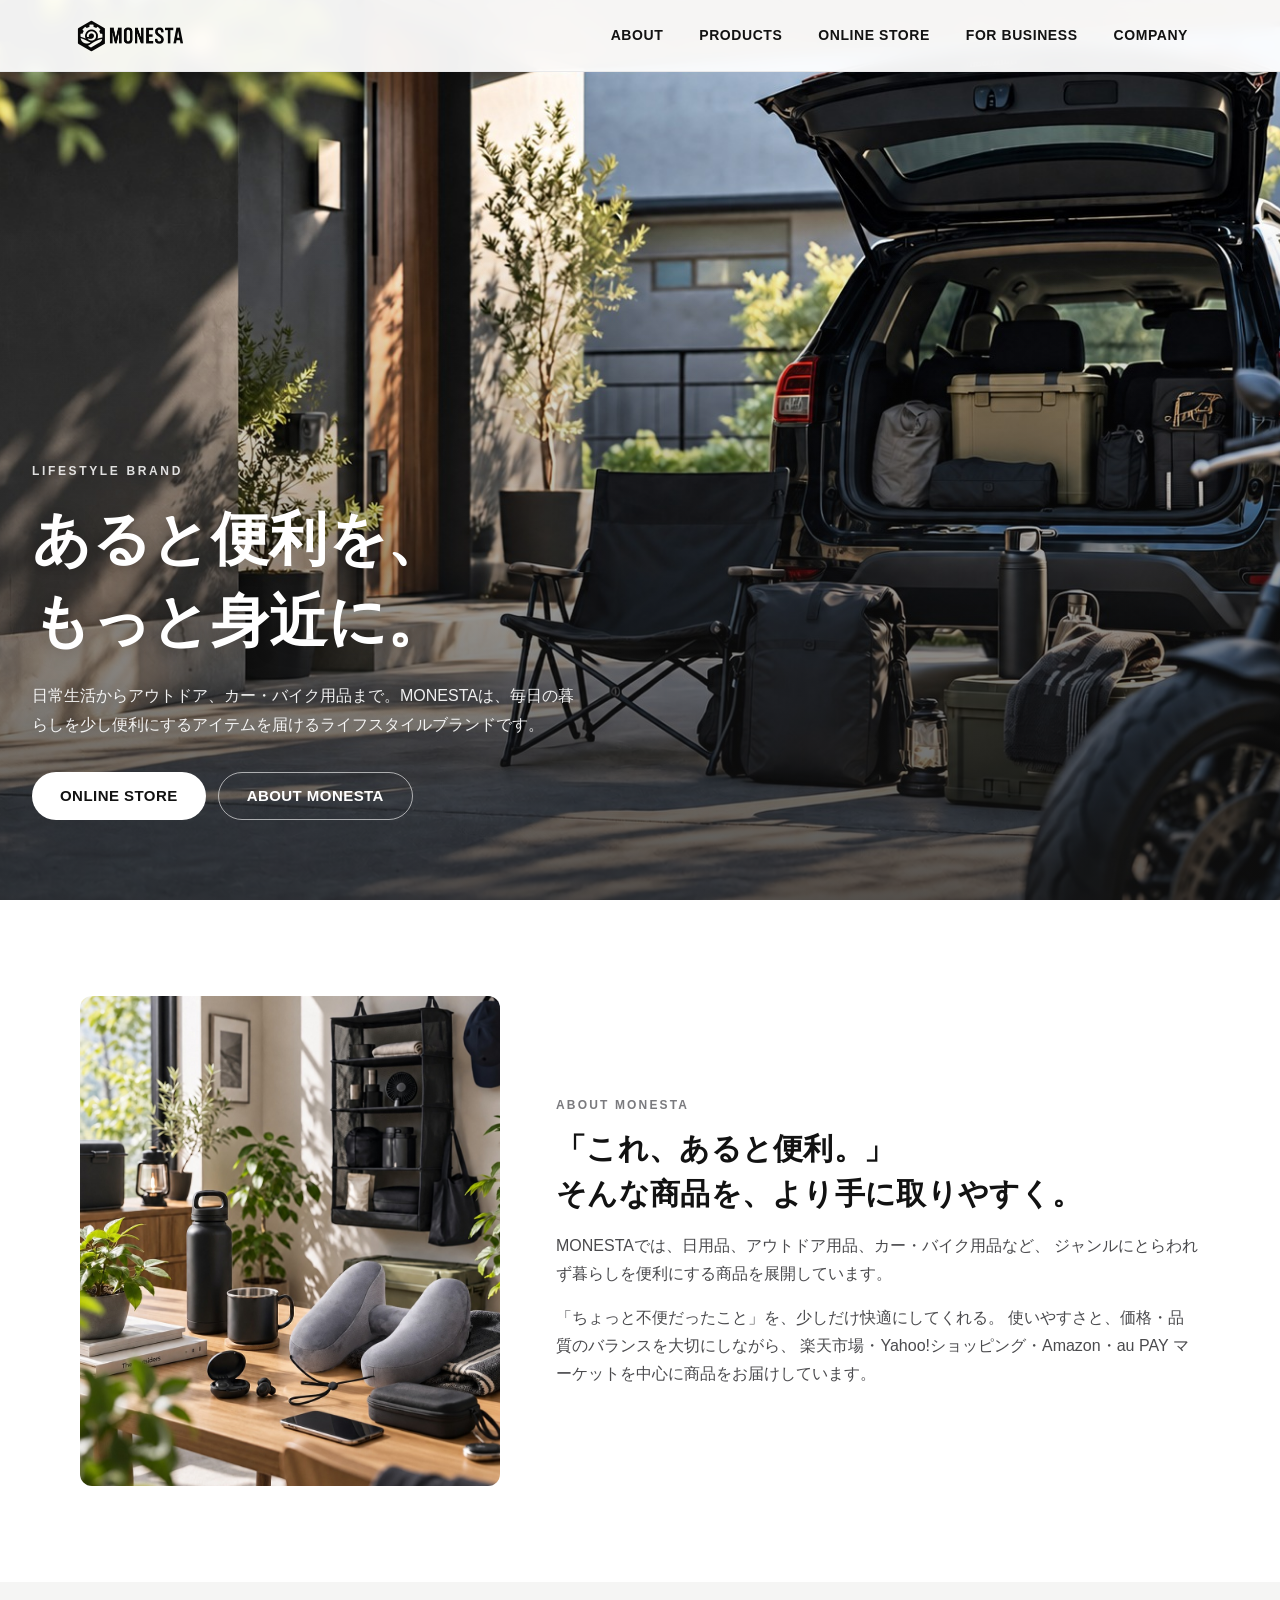
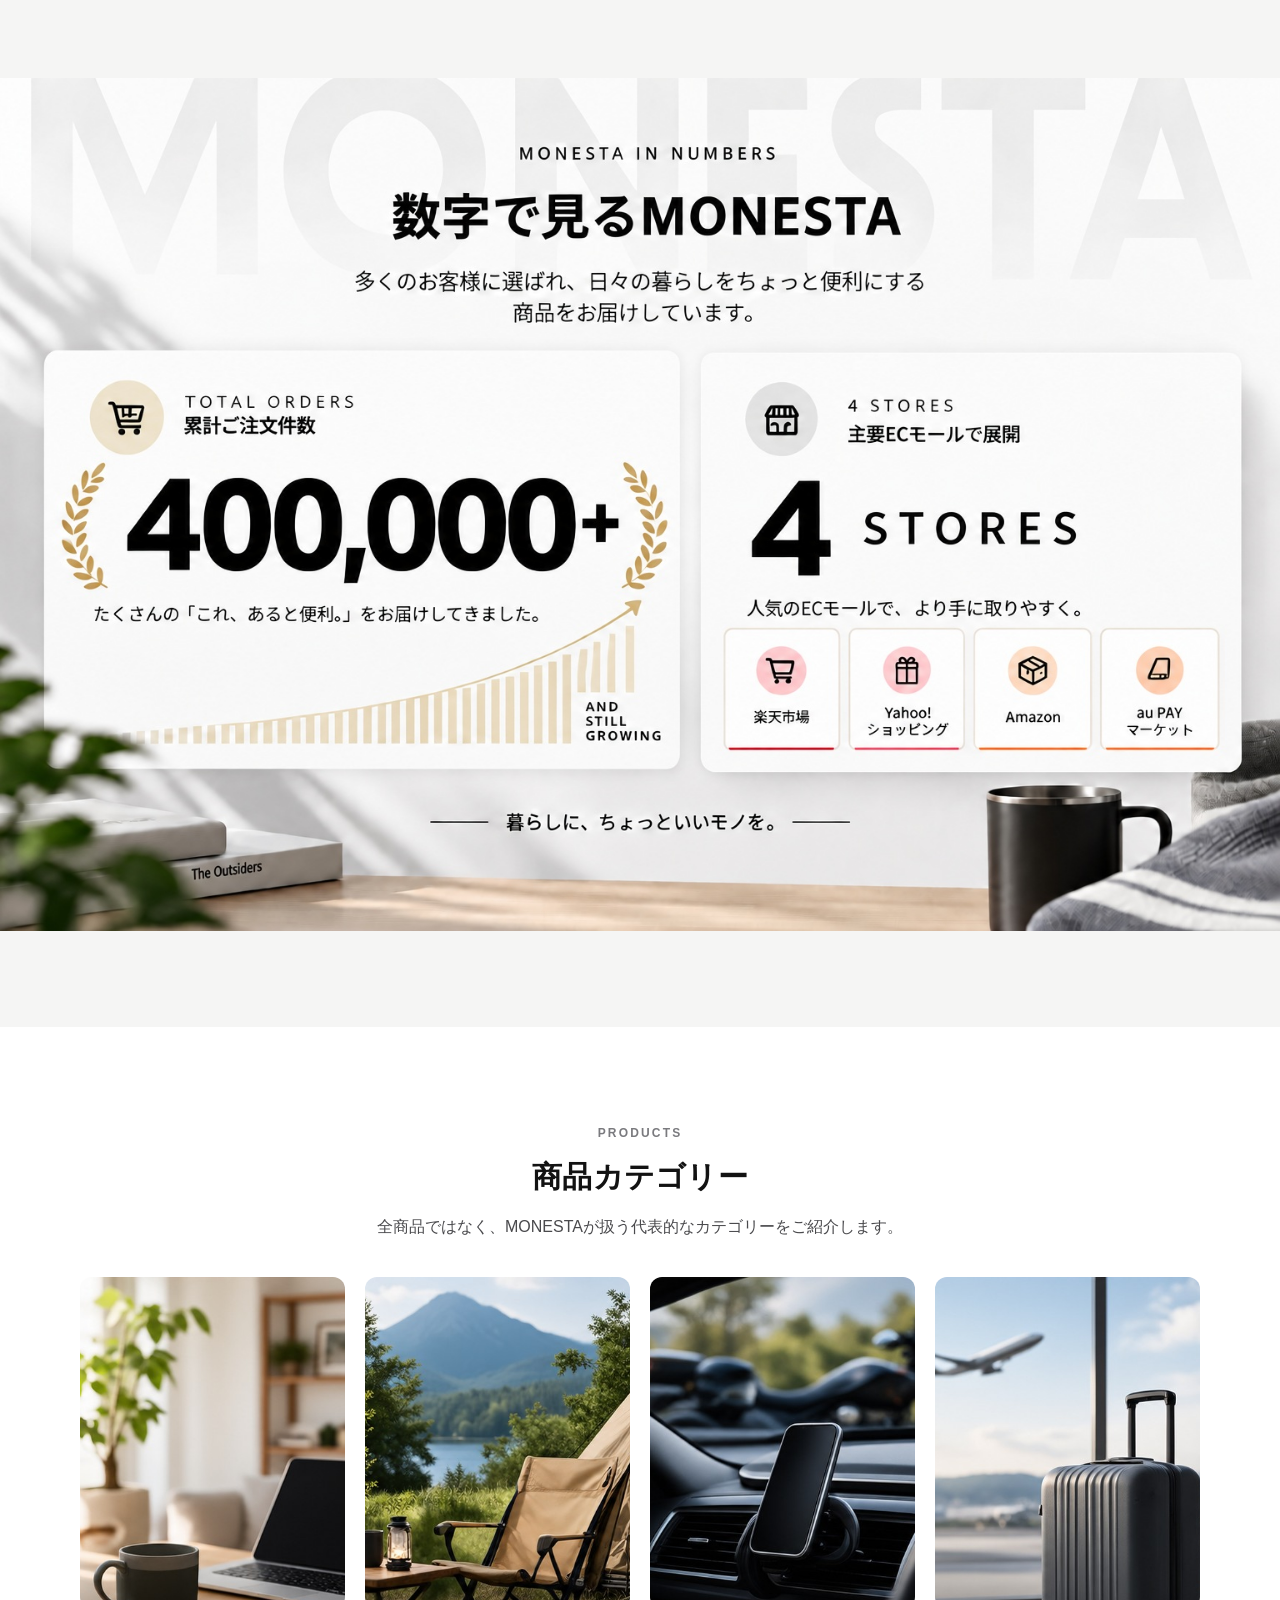
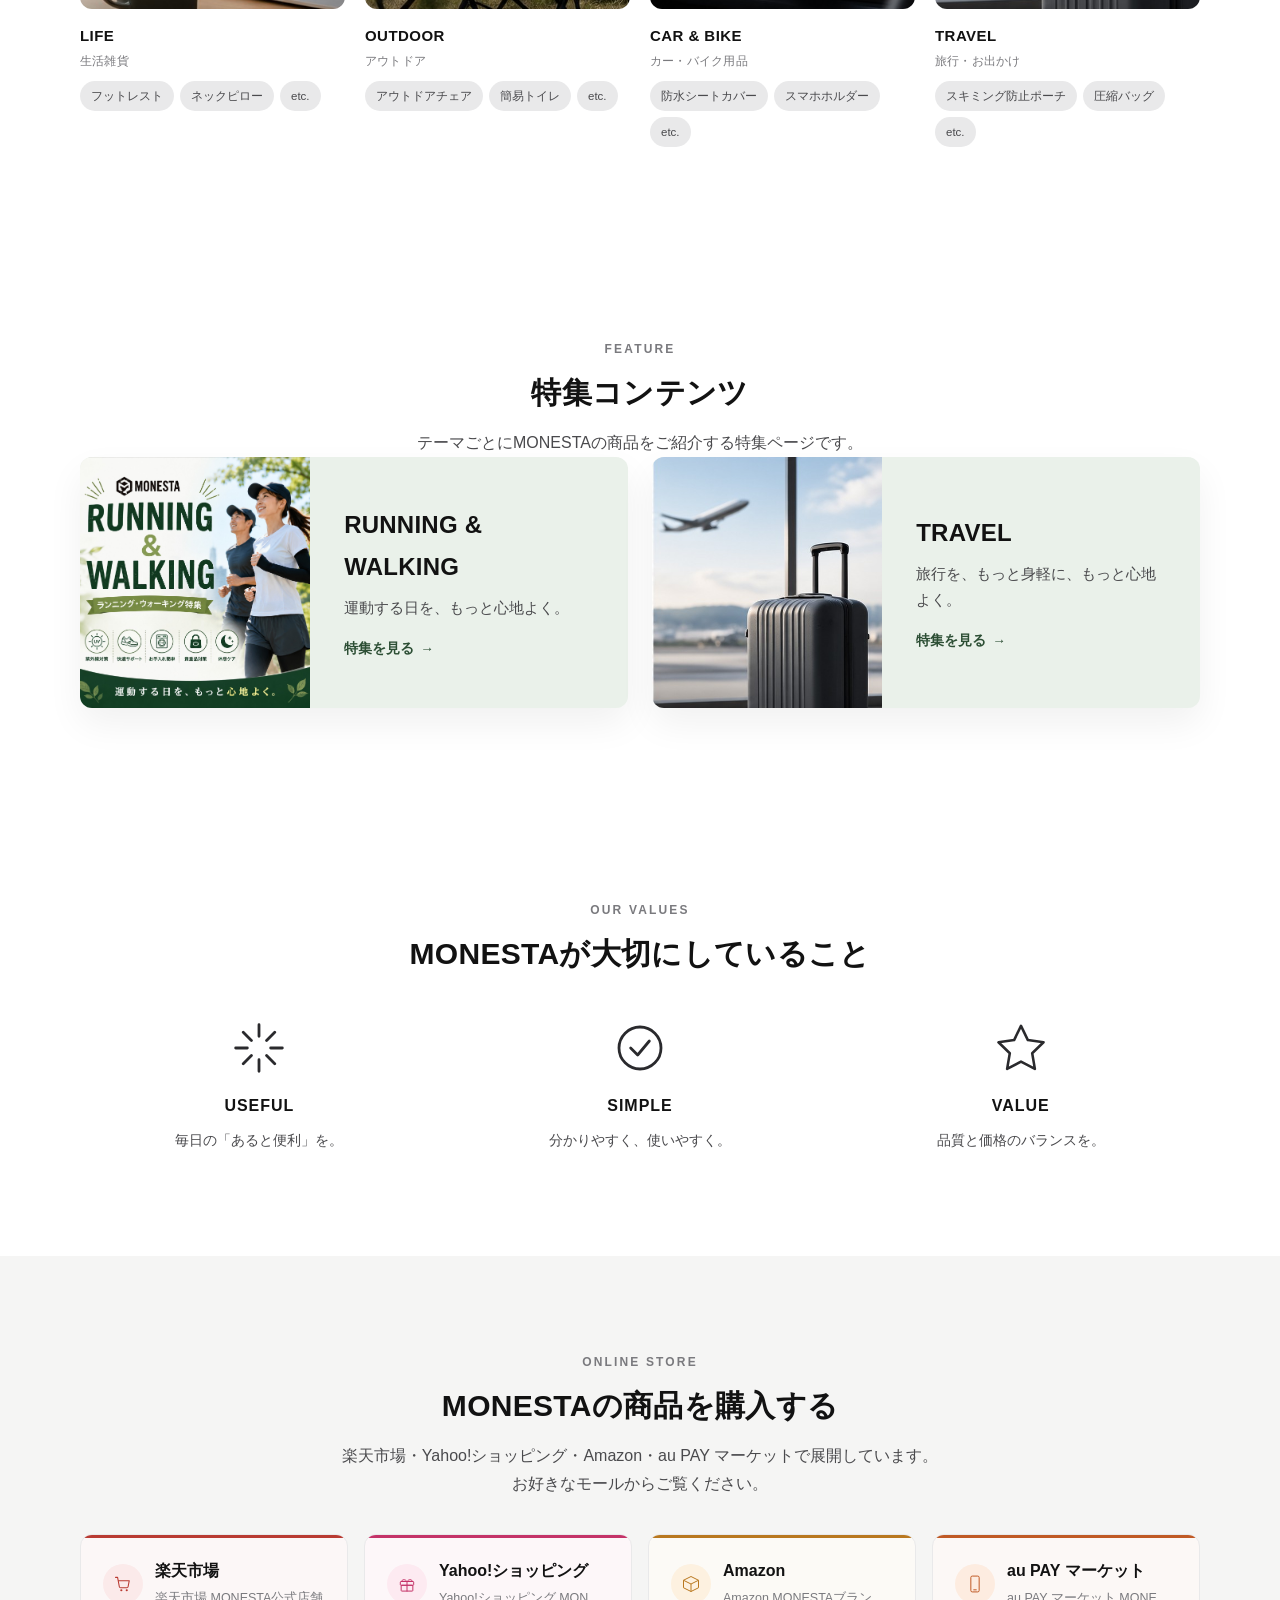
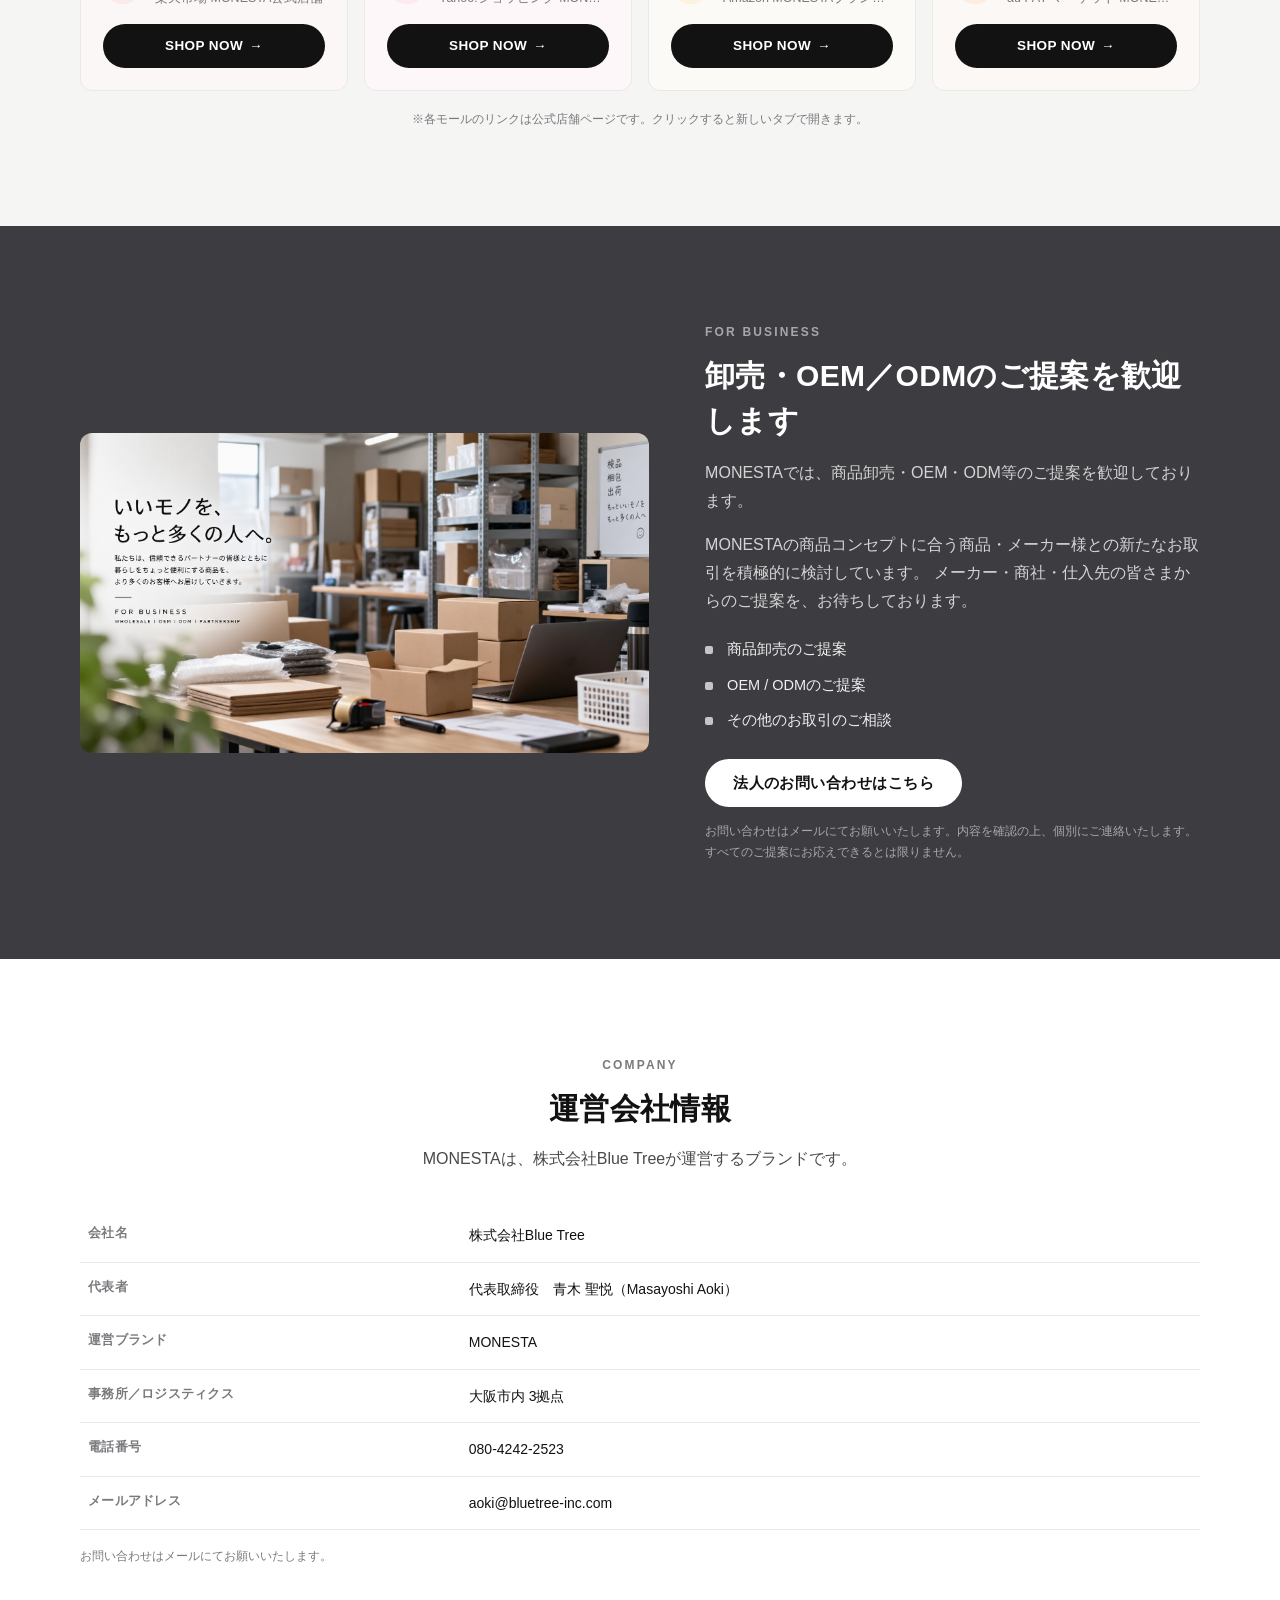
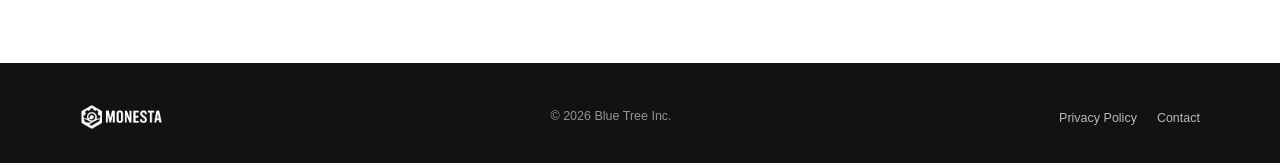
==== commit c7d1f8d5: "TRAVEL特集ページを新規追加 - /features/travel/index.html を新規作成。RUNNING & WALKING特集の   構成・デザイン・レスポンシブ実装を踏襲しつつ、専" ====
--- a/index.html
+++ b/index.html
@@ -357,6 +357,16 @@
           <div class="feature-card-body">
             <h3 class="feature-card-title">RUNNING &amp; WALKING</h3>
             <p class="feature-card-copy">運動する日を、もっと心地よく。</p>
+            <span class="feature-card-cta">特集を見る <span class="feature-card-cta-arrow" aria-hidden="true">→</span></span>
+          </div>
+        </a>
+        <a href="features/travel/index.html" class="feature-card fade-in">
+          <div class="feature-card-media">
+            <img src="assets/images/travel.jpg" alt="TRAVEL 旅行特集" loading="lazy">
+          </div>
+          <div class="feature-card-body">
+            <h3 class="feature-card-title">TRAVEL</h3>
+            <p class="feature-card-copy">旅行を、もっと身軽に、もっと心地よく。</p>
             <span class="feature-card-cta">特集を見る <span class="feature-card-cta-arrow" aria-hidden="true">→</span></span>
           </div>
         </a>
--- a/css/style.css
+++ b/css/style.css
@@ -1198,6 +1198,217 @@
   color: var(--c-gray-700);
 }
 
+/* ---- こんなお悩みはありませんか？（HEROと商品紹介の間の共感セクション）
+   白ベース＋淡いグリーンのアクセントのみで構成し、Yahoo特集のようなEC
+   モール感は持ち込まない。背景を.online-storeと同じ--c-off-whiteにして
+   前後の白背景セクションからやんわり独立させ、しっかり余白を取る。 ---- */
+.rw-concerns { padding: 48px 0; background: var(--c-off-white); }
+.rw-concerns-head { max-width: 640px; margin: 0 auto; text-align: center; }
+.rw-concerns-heading {
+  font-size: 21px;
+  font-weight: 800;
+  letter-spacing: 0.01em;
+  color: var(--c-black);
+}
+.rw-concerns-lead {
+  margin-top: 16px;
+  font-size: 13.5px;
+  line-height: 1.9;
+  color: var(--c-gray-700);
+}
+
+.rw-concerns-grid {
+  margin-top: 32px;
+  display: grid;
+  grid-template-columns: 1fr;
+  gap: 16px;
+}
+.rw-concern-card {
+  background: var(--c-white);
+  border: 1px solid var(--c-gray-100);
+  border-radius: var(--radius-m);
+  padding: 28px 24px;
+  box-shadow: 0 12px 28px rgba(18, 18, 18, 0.05);
+  text-align: center;
+}
+.rw-concern-icon {
+  width: 44px;
+  height: 44px;
+  margin: 0 auto 14px;
+  color: var(--c-accent-green-dark);
+}
+.rw-concern-icon svg { width: 100%; height: 100%; }
+.rw-concern-eyebrow {
+  display: inline-flex;
+  align-items: center;
+  font-size: 11px;
+  font-weight: 800;
+  letter-spacing: 0.12em;
+  color: var(--c-accent-green-dark);
+  background: var(--c-accent-green-soft);
+  padding: 5px 12px;
+  border-radius: 999px;
+}
+.rw-concern-title {
+  margin-top: 14px;
+  font-size: 16px;
+  font-weight: 800;
+  color: var(--c-black);
+}
+.rw-concern-list {
+  margin-top: 14px;
+  display: flex;
+  flex-direction: column;
+  gap: 8px;
+  text-align: left;
+}
+.rw-concern-list li {
+  position: relative;
+  padding-left: 16px;
+  font-size: 13.5px;
+  line-height: 1.7;
+  color: var(--c-gray-700);
+}
+.rw-concern-list li::before {
+  content: "";
+  position: absolute;
+  left: 0;
+  top: 0.65em;
+  width: 5px;
+  height: 5px;
+  border-radius: 50%;
+  background: var(--c-gray-300);
+}
+
+.rw-concerns-summary {
+  margin-top: 32px;
+  text-align: center;
+  font-size: 14.5px;
+  font-weight: 700;
+  line-height: 1.9;
+  color: var(--c-charcoal);
+}
+
+@media (min-width: 768px) {
+  .rw-concerns { padding: 72px 0; }
+  .rw-concerns-heading { font-size: 26px; }
+  .rw-concerns-lead { font-size: 15px; }
+  .rw-concerns-grid { grid-template-columns: repeat(3, 1fr); gap: 24px; }
+  .rw-concern-card { padding: 32px 28px; }
+  .rw-concerns-summary { font-size: 16px; }
+}
+
+/* ---- 無理なく続けるための、3つの小さな習慣。（MOVEとCAREの間の読み物セクション）
+   Yahoo!ショッピング特集ページにあった同名セクションのデザインが完成度が
+   高いため、PC（1024px以上）はその画像（habits-pc.jpg）をそのまま1枚の
+   ビジュアルとして表示する。スマホ・タブレット（1023px以下）は画像内の
+   文字が小さくなり読みにくいため、HTML/CSSで同内容を再構築して表示する。
+   トップページ「MONESTA IN NUMBERS」と同じ「視覚的にのみ非表示」の手法で
+   PC版・SP版の二重表示を防ぐ。 ---- */
+.rw-habits { position: relative; background: var(--c-off-white); padding: 48px 0; }
+.rw-habits-pc-image { display: none; }
+.rw-habits-pc-image img { display: block; width: 100%; max-width: 1728px; height: auto; margin: 0 auto; }
+.rw-habits-head { max-width: 640px; margin: 0 auto; text-align: center; }
+.rw-habits-heading {
+  font-size: 21px;
+  font-weight: 800;
+  letter-spacing: 0.01em;
+  line-height: 1.5;
+  color: var(--c-black);
+}
+.rw-habits-list { margin-top: 32px; display: flex; flex-direction: column; gap: 16px; list-style: none; }
+.rw-habits-item {
+  display: flex;
+  align-items: flex-start;
+  gap: 16px;
+  background: var(--c-white);
+  border: 1px solid var(--c-gray-100);
+  border-radius: var(--radius-m);
+  padding: 22px 20px;
+  box-shadow: 0 12px 28px rgba(18, 18, 18, 0.05);
+}
+.rw-habits-num { flex-shrink: 0; font-size: 22px; font-weight: 800; color: var(--c-accent-green-dark); line-height: 1.5; }
+.rw-habits-title { font-size: 15px; font-weight: 800; color: var(--c-black); }
+.rw-habits-text { margin-top: 8px; font-size: 13.5px; line-height: 1.8; color: var(--c-gray-700); }
+
+@media (min-width: 768px) {
+  .rw-habits { padding: 64px 0; }
+  .rw-habits-heading { font-size: 25px; }
+  .rw-habits-item { padding: 26px 24px; }
+  .rw-habits-title { font-size: 16px; }
+  .rw-habits-text { font-size: 14px; }
+}
+
+@media (min-width: 1024px) {
+  .rw-habits-pc-image { display: block; }
+  .rw-habits .container.rw-habits-html {
+    position: absolute;
+    width: 1px;
+    height: 1px;
+    margin: -1px;
+    padding: 0;
+    overflow: hidden;
+    clip: rect(0, 0, 0, 0);
+    white-space: nowrap;
+    border: 0;
+    max-width: none;
+  }
+}
+
+/* ---- 運動する日を、もっと心地よく。（特集全体のクロージング）
+   Yahoo!ショッピング特集ページの同名クロージングの「個々の商品だけでなく
+   運動する一日全体をMONESTAが支える」というメッセージのみを参考にした
+   HTML/CSSの新規セクション。参考画像には現在の公式サイトに存在しない
+   商品（フットレスト／肩こり解消グッズ）の記載が含まれていたため画像は
+   使用せず、実際のPROTECT/MOVE/CARE/REST（STEP01〜10）の構成のみを
+   反映した文言に置き換えている。背景はFOR BUSINESSと同じ
+   --c-charcoal-midの単色帯にし、直前のREST（白背景）・直後の
+   ONLINE STORE（オフホワイト背景）との間にメリハリを作る。 ---- */
+.rw-closing { background: var(--c-charcoal-mid); color: var(--c-white); padding: 56px 0; text-align: center; }
+.rw-closing-eyebrow {
+  display: inline-flex;
+  font-size: 12px;
+  font-weight: 800;
+  letter-spacing: 0.14em;
+  color: rgba(255, 255, 255, 0.6);
+}
+.rw-closing-heading { margin-top: 14px; font-size: 24px; font-weight: 800; line-height: 1.5; color: var(--c-white); }
+.rw-closing-lead { margin-top: 18px; font-size: 13.5px; line-height: 1.9; color: rgba(255, 255, 255, 0.78); }
+.rw-closing-grid {
+  margin-top: 36px;
+  display: grid;
+  grid-template-columns: repeat(2, 1fr);
+  gap: 12px;
+  list-style: none;
+  max-width: 640px;
+  margin-left: auto;
+  margin-right: auto;
+}
+.rw-closing-item {
+  border: 1px solid rgba(255, 255, 255, 0.16);
+  border-radius: var(--radius-m);
+  padding: 18px 12px;
+}
+.rw-closing-tag {
+  display: inline-flex;
+  font-size: 12px;
+  font-weight: 800;
+  letter-spacing: 0.1em;
+  color: var(--c-white);
+  background: rgba(255, 255, 255, 0.12);
+  padding: 4px 12px;
+  border-radius: 999px;
+}
+.rw-closing-text { margin-top: 10px; font-size: 12.5px; line-height: 1.6; color: rgba(255, 255, 255, 0.78); }
+
+@media (min-width: 768px) {
+  .rw-closing { padding: 80px 0; }
+  .rw-closing-heading { font-size: 30px; }
+  .rw-closing-lead { font-size: 15px; }
+  .rw-closing-grid { grid-template-columns: repeat(4, 1fr); max-width: 880px; gap: 16px; }
+  .rw-closing-text { font-size: 13px; }
+}
+
 /* ---- カテゴリー区切り（PROTECT / MOVE / CARE / REST） ---- */
 .rw-category { padding: 40px 0; }
 .rw-category + .rw-category { border-top: 1px solid var(--c-gray-100); }
@@ -1270,12 +1481,16 @@
 }
 
 /* ---- 「商品を見る →」＋モール選択（<details>によるノーJS実装） ---- */
+/* ---- 商品購入導線（楽天市場に一本化）
+   従来はdetails/summaryで複数モールを開閉表示していたが、購入導線を
+   楽天市場のみに一本化したことに伴い、開閉不要な単一のリンクボタンに
+   変更。見た目の印象（ピル型・ボーダー・ホバーでグリーンに変化）は
+   旧デザインを踏襲している。 ---- */
 .rw-shop {
   margin-top: auto;
   padding-top: 16px;
-  position: relative;
-}
-.rw-shop-toggle {
+}
+.rw-shop-cta {
   display: inline-flex;
   align-items: center;
   gap: 6px;
@@ -1289,47 +1504,15 @@
   color: var(--c-black);
   background: transparent;
   border: 1.5px solid var(--c-gray-300);
-  cursor: pointer;
-  list-style: none;
   transition: background var(--transition-fast), border-color var(--transition-fast);
 }
-.rw-shop-toggle::-webkit-details-marker { display: none; }
-.rw-shop:hover .rw-shop-toggle,
-.rw-shop[open] .rw-shop-toggle {
+.rw-shop-cta:hover {
   background: var(--c-accent-green-soft);
   border-color: var(--c-accent-green);
   color: var(--c-accent-green-dark);
 }
 .rw-shop-arrow { transition: transform var(--transition-fast); }
-.rw-shop[open] .rw-shop-arrow { transform: translateX(3px); }
-.rw-shop-menu {
-  margin-top: 8px;
-  display: flex;
-  flex-direction: column;
-  gap: 6px;
-  padding: 10px;
-  border: 1px solid var(--c-gray-100);
-  border-radius: var(--radius-s);
-  background: var(--c-off-white);
-}
-.rw-shop-link {
-  display: flex;
-  align-items: center;
-  justify-content: space-between;
-  min-height: 40px;
-  padding: 0 12px;
-  border-radius: var(--radius-s);
-  font-size: 13px;
-  font-weight: 700;
-  background: var(--c-white);
-  border: 1px solid var(--c-gray-100);
-}
-.rw-shop-link:hover { border-color: var(--c-gray-300); }
-.rw-shop-note {
-  font-size: 11.5px;
-  color: var(--c-gray-500);
-  padding: 4px 12px;
-}
+.rw-shop-cta:hover .rw-shop-arrow { transform: translateX(3px); }
 
 /* ---- STEP04（ランニングシューズ）はMOVEの中心商品として少し大きく扱う ---- */
 .rw-card--featured .rw-card-media { aspect-ratio: 16 / 10; }
@@ -1361,3 +1544,367 @@
   .rw-grid--move { grid-template-columns: minmax(0, 560px); justify-content: center; }
   .rw-card--featured .rw-card-media { aspect-ratio: 16 / 9; }
 }
+
+/* =========================================================
+   18. TRAVEL 特集ページ（/features/travel/）
+   このページ専用のスタイル。すべて tr- 接頭辞のクラスのみを使用し、
+   既存クラス・既存セクション（RUNNING & WALKING特集を含む）には
+   一切影響しない。デザイン方針はRUNNING & WALKING特集ページ
+   （rw- クラス）を踏襲し、白背景＋グリーンアクセント、角丸・シャドウ・
+   余白感を既存サイトに合わせている。
+========================================================= */
+.tr-back-link {
+  display: inline-flex;
+  align-items: center;
+  gap: 6px;
+  font-size: 13px;
+  font-weight: 700;
+  color: var(--c-gray-700);
+  padding: 14px 0;
+}
+.tr-back-link:hover { color: var(--c-black); }
+
+/* ---- HERO（RUNNING & WALKING特集のような文字入りタイトル画像素材が
+   存在しないため、タイポグラフィ主体のHERO をHTML/CSSのみで構築） ---- */
+.tr-hero {
+  padding: 32px 0 40px;
+  text-align: center;
+  background: var(--c-white);
+}
+.tr-hero-eyebrow {
+  display: inline-flex;
+  font-size: 12px;
+  font-weight: 800;
+  letter-spacing: 0.14em;
+  color: var(--c-accent-green-dark);
+  background: var(--c-accent-green-soft);
+  padding: 6px 16px;
+  border-radius: 999px;
+}
+.tr-hero-heading {
+  margin-top: 18px;
+  font-size: 26px;
+  font-weight: 800;
+  line-height: 1.5;
+  letter-spacing: 0.01em;
+  color: var(--c-black);
+}
+.tr-hero-lead {
+  margin-top: 16px;
+  font-size: 14px;
+  line-height: 1.8;
+  color: var(--c-gray-700);
+}
+.tr-hero-icon {
+  width: 40px;
+  height: 40px;
+  margin: 24px auto 0;
+  color: var(--c-accent-green-dark);
+}
+.tr-hero-icon svg { width: 100%; height: 100%; }
+
+/* ---- こんなお悩みはありませんか？（HEROと商品紹介の間の共感セクション） ---- */
+.tr-concerns { padding: 48px 0; background: var(--c-off-white); }
+.tr-concerns-head { max-width: 640px; margin: 0 auto; text-align: center; }
+.tr-concerns-heading {
+  font-size: 21px;
+  font-weight: 800;
+  letter-spacing: 0.01em;
+  color: var(--c-black);
+}
+.tr-concerns-lead {
+  margin-top: 16px;
+  font-size: 13.5px;
+  line-height: 1.9;
+  color: var(--c-gray-700);
+}
+
+.tr-concerns-grid {
+  margin-top: 32px;
+  display: grid;
+  grid-template-columns: 1fr;
+  gap: 16px;
+}
+.tr-concern-card {
+  background: var(--c-white);
+  border: 1px solid var(--c-gray-100);
+  border-radius: var(--radius-m);
+  padding: 28px 24px;
+  box-shadow: 0 12px 28px rgba(18, 18, 18, 0.05);
+  text-align: center;
+}
+.tr-concern-icon {
+  width: 44px;
+  height: 44px;
+  margin: 0 auto 14px;
+  color: var(--c-accent-green-dark);
+}
+.tr-concern-icon svg { width: 100%; height: 100%; }
+.tr-concern-eyebrow {
+  display: inline-flex;
+  align-items: center;
+  font-size: 11px;
+  font-weight: 800;
+  letter-spacing: 0.12em;
+  color: var(--c-accent-green-dark);
+  background: var(--c-accent-green-soft);
+  padding: 5px 12px;
+  border-radius: 999px;
+}
+.tr-concern-title {
+  margin-top: 14px;
+  font-size: 16px;
+  font-weight: 800;
+  color: var(--c-black);
+}
+.tr-concern-list {
+  margin-top: 14px;
+  display: flex;
+  flex-direction: column;
+  gap: 8px;
+  text-align: left;
+}
+.tr-concern-list li {
+  position: relative;
+  padding-left: 16px;
+  font-size: 13.5px;
+  line-height: 1.7;
+  color: var(--c-gray-700);
+}
+.tr-concern-list li::before {
+  content: "";
+  position: absolute;
+  left: 0;
+  top: 0.65em;
+  width: 5px;
+  height: 5px;
+  border-radius: 50%;
+  background: var(--c-gray-300);
+}
+
+.tr-concerns-summary {
+  margin-top: 32px;
+  text-align: center;
+  font-size: 14.5px;
+  font-weight: 700;
+  line-height: 1.9;
+  color: var(--c-charcoal);
+}
+
+@media (min-width: 768px) {
+  .tr-concerns { padding: 72px 0; }
+  .tr-concerns-heading { font-size: 26px; }
+  .tr-concerns-lead { font-size: 15px; }
+  .tr-concerns-grid { grid-template-columns: repeat(3, 1fr); gap: 24px; }
+  .tr-concern-card { padding: 32px 28px; }
+  .tr-concerns-summary { font-size: 16px; }
+}
+
+/* ---- 身軽な旅をつくる、3つのヒント。（MOVEとSTAYの間の読み物セクション）
+   RUNNING & WALKING特集の「3つの小さな習慣」相当。PC向け完成デザイン
+   画像が存在しないため、PC・SPともにHTML/CSSで構築する（rw-habitsの
+   ような画像切り替えは行わない）。 ---- */
+.tr-tips { background: var(--c-off-white); padding: 48px 0; }
+.tr-tips-head { max-width: 640px; margin: 0 auto; text-align: center; }
+.tr-tips-heading {
+  font-size: 21px;
+  font-weight: 800;
+  letter-spacing: 0.01em;
+  line-height: 1.5;
+  color: var(--c-black);
+}
+.tr-tips-list { margin-top: 32px; display: flex; flex-direction: column; gap: 16px; list-style: none; max-width: 720px; margin-left: auto; margin-right: auto; }
+.tr-tips-item {
+  display: flex;
+  align-items: flex-start;
+  gap: 16px;
+  background: var(--c-white);
+  border: 1px solid var(--c-gray-100);
+  border-radius: var(--radius-m);
+  padding: 22px 20px;
+  box-shadow: 0 12px 28px rgba(18, 18, 18, 0.05);
+}
+.tr-tips-num { flex-shrink: 0; font-size: 22px; font-weight: 800; color: var(--c-accent-green-dark); line-height: 1.5; }
+.tr-tips-title { font-size: 15px; font-weight: 800; color: var(--c-black); }
+.tr-tips-text { margin-top: 8px; font-size: 13.5px; line-height: 1.8; color: var(--c-gray-700); }
+
+@media (min-width: 768px) {
+  .tr-tips { padding: 64px 0; }
+  .tr-tips-heading { font-size: 25px; }
+  .tr-tips-item { padding: 26px 24px; }
+  .tr-tips-title { font-size: 16px; }
+  .tr-tips-text { font-size: 14px; }
+}
+
+@media (min-width: 1024px) {
+  .tr-tips-list { flex-direction: row; }
+  .tr-tips-item { flex: 1; flex-direction: column; }
+}
+
+/* ---- 旅行を、もっと身軽に、もっと心地よく。（特集全体のクロージング） ---- */
+.tr-closing { background: var(--c-charcoal-mid); color: var(--c-white); padding: 56px 0; text-align: center; }
+.tr-closing-eyebrow {
+  display: inline-flex;
+  font-size: 12px;
+  font-weight: 800;
+  letter-spacing: 0.14em;
+  color: rgba(255, 255, 255, 0.6);
+}
+.tr-closing-heading { margin-top: 14px; font-size: 24px; font-weight: 800; line-height: 1.5; color: var(--c-white); }
+.tr-closing-lead { margin-top: 18px; font-size: 13.5px; line-height: 1.9; color: rgba(255, 255, 255, 0.78); }
+.tr-closing-grid {
+  margin-top: 36px;
+  display: grid;
+  grid-template-columns: repeat(3, 1fr);
+  gap: 12px;
+  list-style: none;
+  max-width: 560px;
+  margin-left: auto;
+  margin-right: auto;
+}
+.tr-closing-item {
+  border: 1px solid rgba(255, 255, 255, 0.16);
+  border-radius: var(--radius-m);
+  padding: 18px 12px;
+}
+.tr-closing-tag {
+  display: inline-flex;
+  font-size: 12px;
+  font-weight: 800;
+  letter-spacing: 0.1em;
+  color: var(--c-white);
+  background: rgba(255, 255, 255, 0.12);
+  padding: 4px 12px;
+  border-radius: 999px;
+}
+.tr-closing-text { margin-top: 10px; font-size: 12.5px; line-height: 1.6; color: rgba(255, 255, 255, 0.78); }
+
+@media (min-width: 768px) {
+  .tr-closing { padding: 80px 0; }
+  .tr-closing-heading { font-size: 30px; }
+  .tr-closing-lead { font-size: 15px; }
+  .tr-closing-grid { max-width: 680px; gap: 16px; }
+  .tr-closing-text { font-size: 13px; }
+}
+
+/* ---- カテゴリー区切り（PREPARE / MOVE / STAY） ---- */
+.tr-category { padding: 40px 0; }
+.tr-category + .tr-category { border-top: 1px solid var(--c-gray-100); }
+.tr-category-head { margin-bottom: 24px; }
+.tr-category-eyebrow {
+  display: inline-flex;
+  align-items: center;
+  gap: 8px;
+  font-size: 12px;
+  font-weight: 800;
+  letter-spacing: 0.14em;
+  color: var(--c-accent-green-dark);
+  background: var(--c-accent-green-soft);
+  padding: 6px 14px;
+  border-radius: 999px;
+}
+.tr-category-title {
+  margin-top: 12px;
+  font-size: 20px;
+  font-weight: 800;
+  color: var(--c-black);
+}
+
+/* ---- STEPカードのグリッド ---- */
+.tr-grid {
+  display: grid;
+  grid-template-columns: 1fr;
+  gap: 20px;
+}
+.tr-card {
+  display: flex;
+  flex-direction: column;
+  background: var(--c-white);
+  border: 1px solid var(--c-gray-100);
+  border-radius: var(--radius-m);
+  overflow: hidden;
+  box-shadow: 0 12px 28px rgba(18, 18, 18, 0.05);
+}
+.tr-card-media {
+  aspect-ratio: 785 / 708;
+  background: var(--c-gray-100);
+}
+.tr-card-media img { width: 100%; height: 100%; object-fit: cover; }
+.tr-card-body { padding: 20px 20px 22px; display: flex; flex-direction: column; flex: 1; }
+.tr-card-step {
+  font-size: 11px;
+  font-weight: 800;
+  letter-spacing: 0.08em;
+  color: var(--c-accent-green-dark);
+}
+.tr-card-title {
+  margin-top: 8px;
+  font-size: 15.5px;
+  font-weight: 700;
+  color: var(--c-black);
+  line-height: 1.6;
+}
+.tr-card-name {
+  margin-top: 6px;
+  font-size: 13px;
+  color: var(--c-gray-500);
+}
+.tr-card-price {
+  margin-top: 4px;
+  font-size: 14px;
+  font-weight: 800;
+  color: var(--c-black);
+}
+
+/* ---- 商品購入導線（楽天市場のみ） ---- */
+.tr-shop {
+  margin-top: auto;
+  padding-top: 16px;
+}
+.tr-shop-cta {
+  display: inline-flex;
+  align-items: center;
+  gap: 6px;
+  width: 100%;
+  justify-content: center;
+  min-height: 44px;
+  padding: 0 20px;
+  border-radius: 999px;
+  font-size: 13.5px;
+  font-weight: 700;
+  color: var(--c-black);
+  background: transparent;
+  border: 1.5px solid var(--c-gray-300);
+  transition: background var(--transition-fast), border-color var(--transition-fast);
+}
+.tr-shop-cta:hover {
+  background: var(--c-accent-green-soft);
+  border-color: var(--c-accent-green);
+  color: var(--c-accent-green-dark);
+}
+.tr-shop-arrow { transition: transform var(--transition-fast); }
+.tr-shop-cta:hover .tr-shop-arrow { transform: translateX(3px); }
+
+/* ---- ページ末尾の注記 ---- */
+.tr-footnote {
+  margin-top: 8px;
+  font-size: 12px;
+  color: var(--c-gray-500);
+  text-align: center;
+}
+
+@media (min-width: 600px) {
+  .tr-grid { grid-template-columns: repeat(2, 1fr); }
+}
+
+@media (min-width: 768px) {
+  .tr-hero { padding: 48px 0 56px; }
+  .tr-hero-heading { font-size: 32px; }
+  .tr-hero-lead { font-size: 16px; }
+  .tr-category { padding: 56px 0; }
+  .tr-category-title { font-size: 24px; }
+}
+
+@media (min-width: 1024px) {
+  .tr-grid { grid-template-columns: repeat(3, 1fr); }
+}
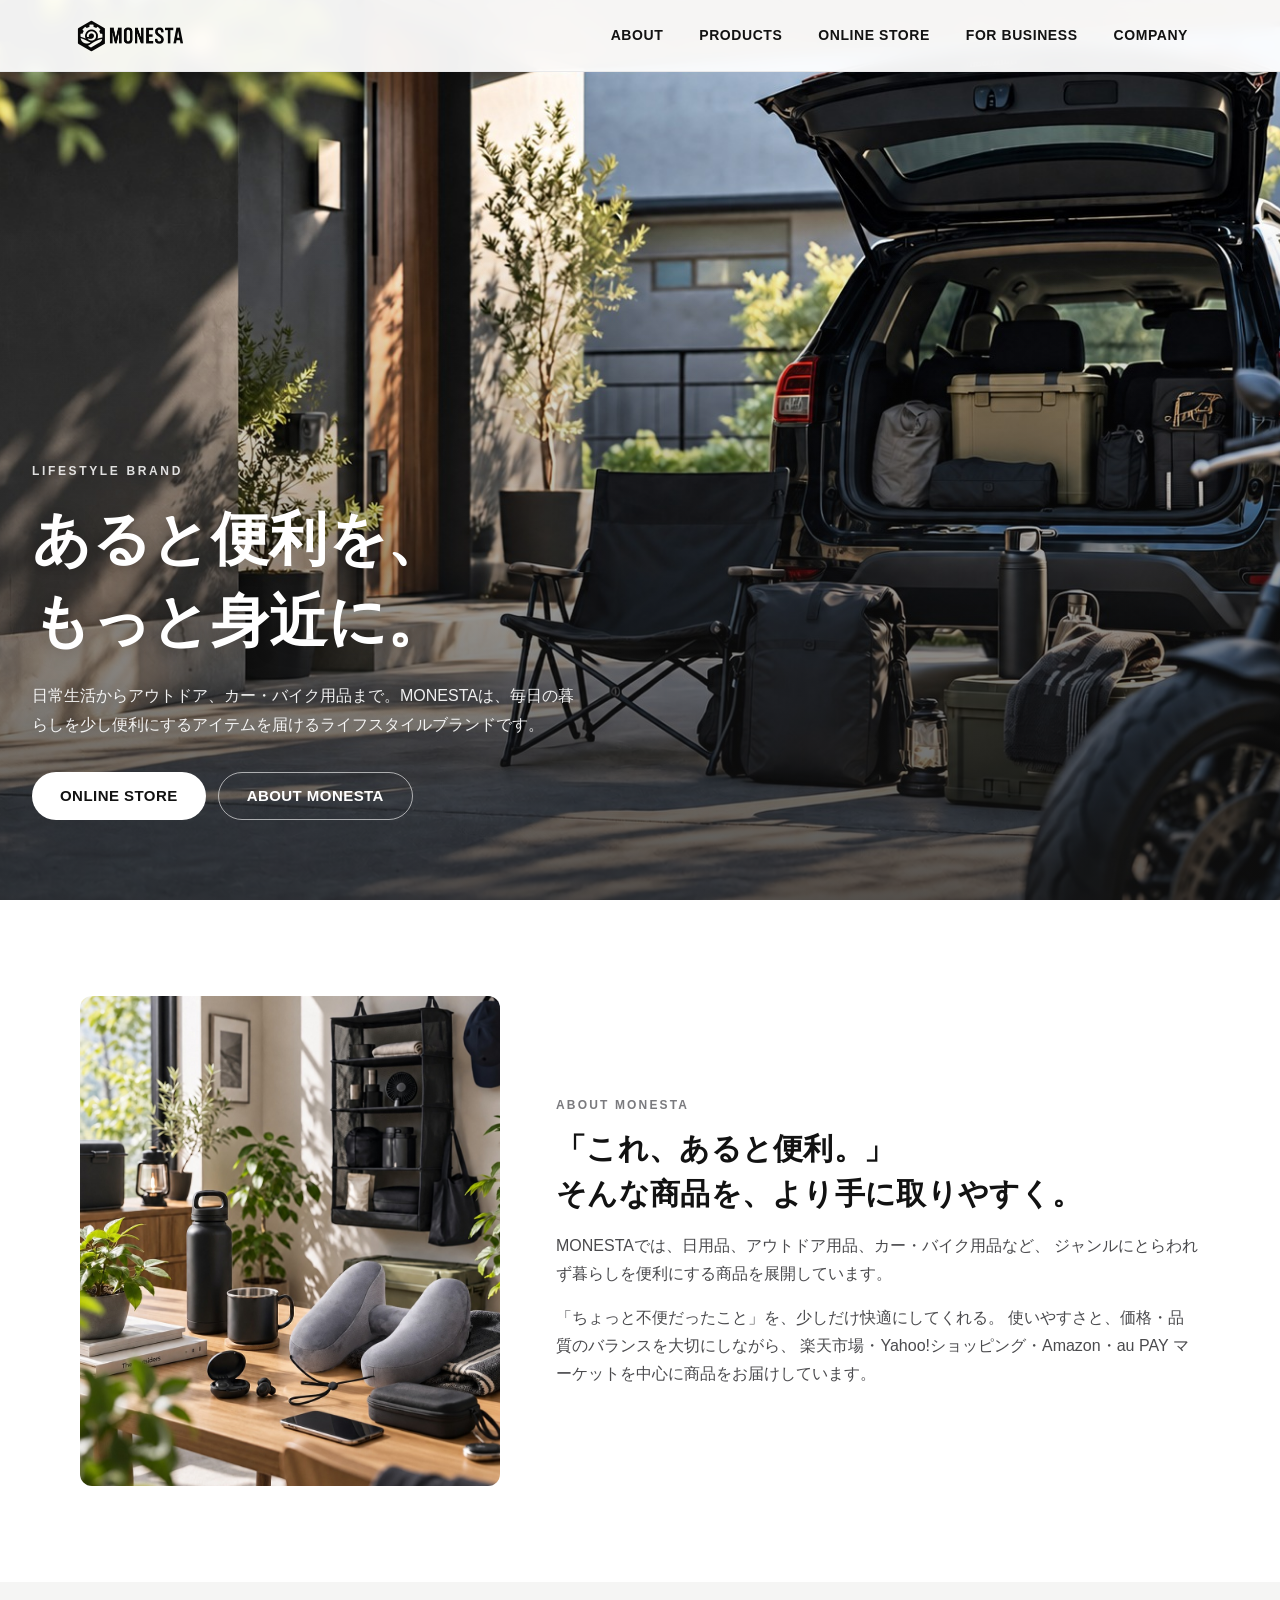
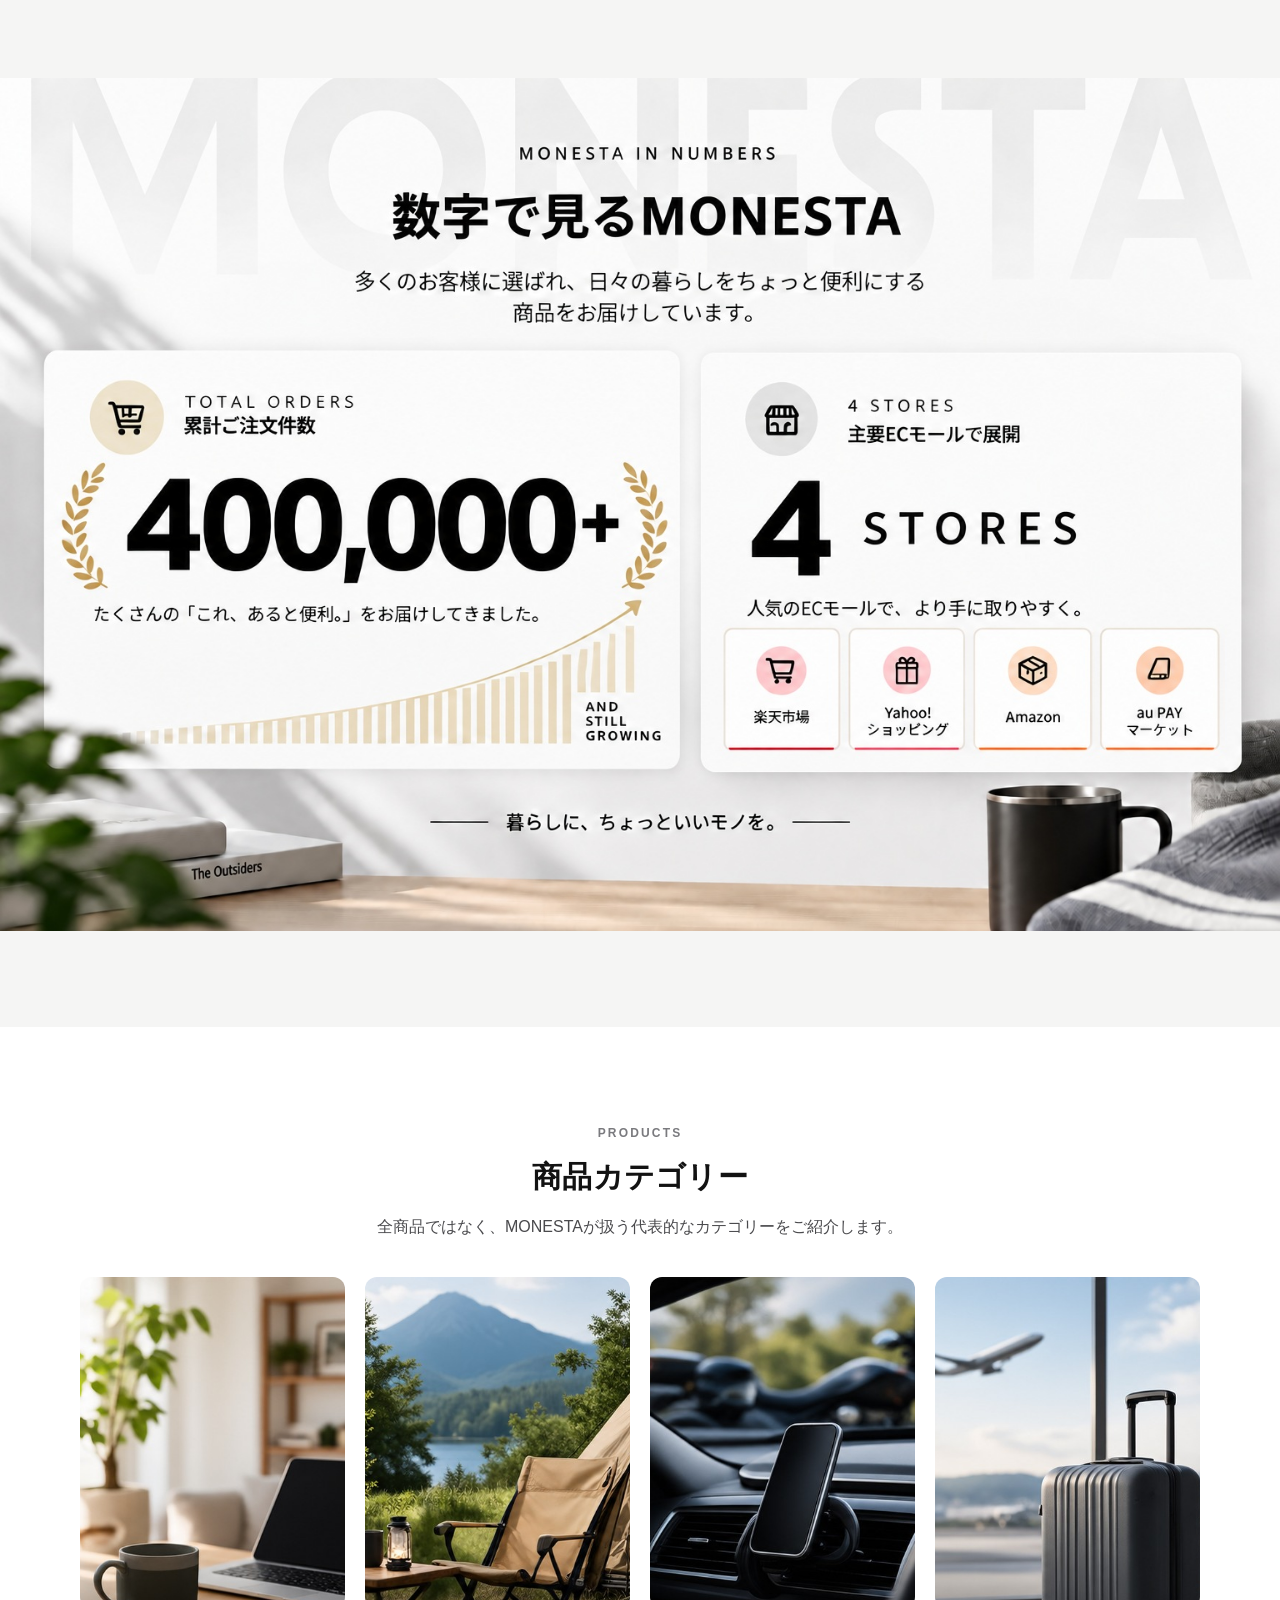
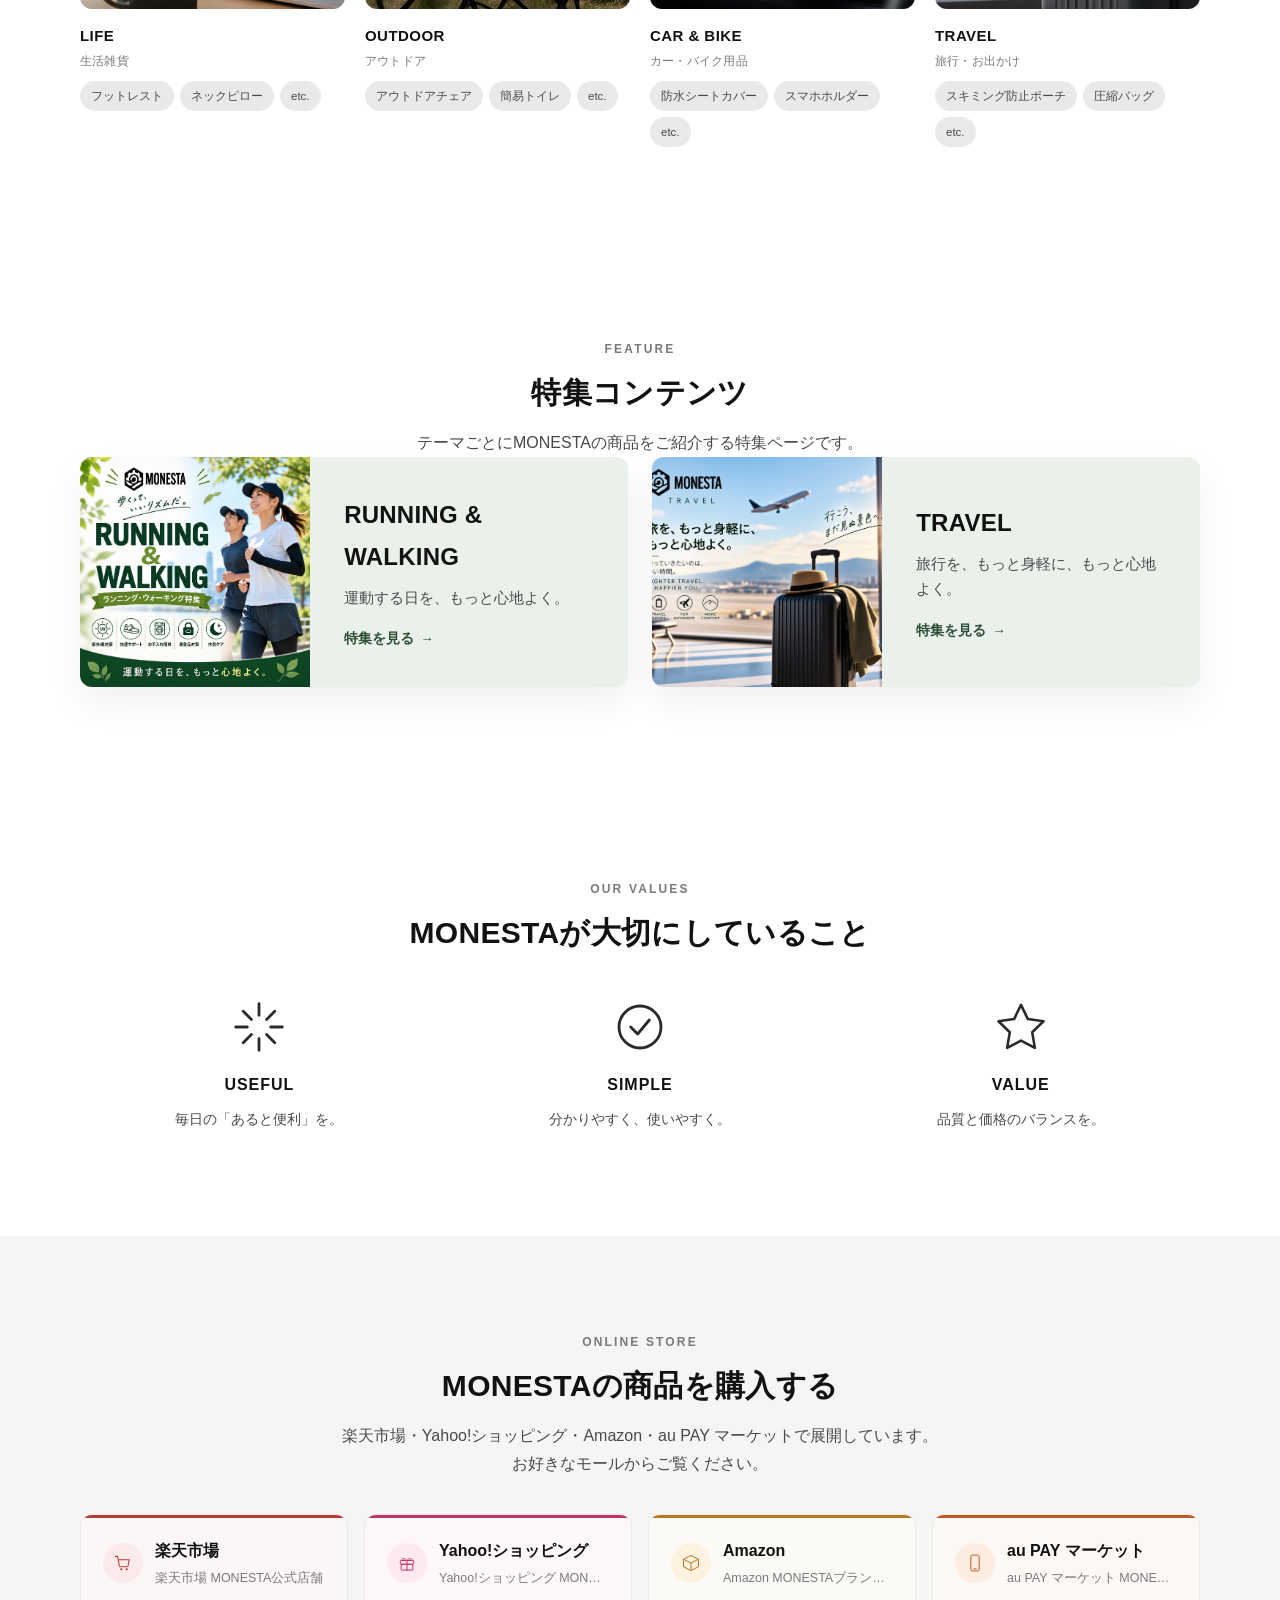
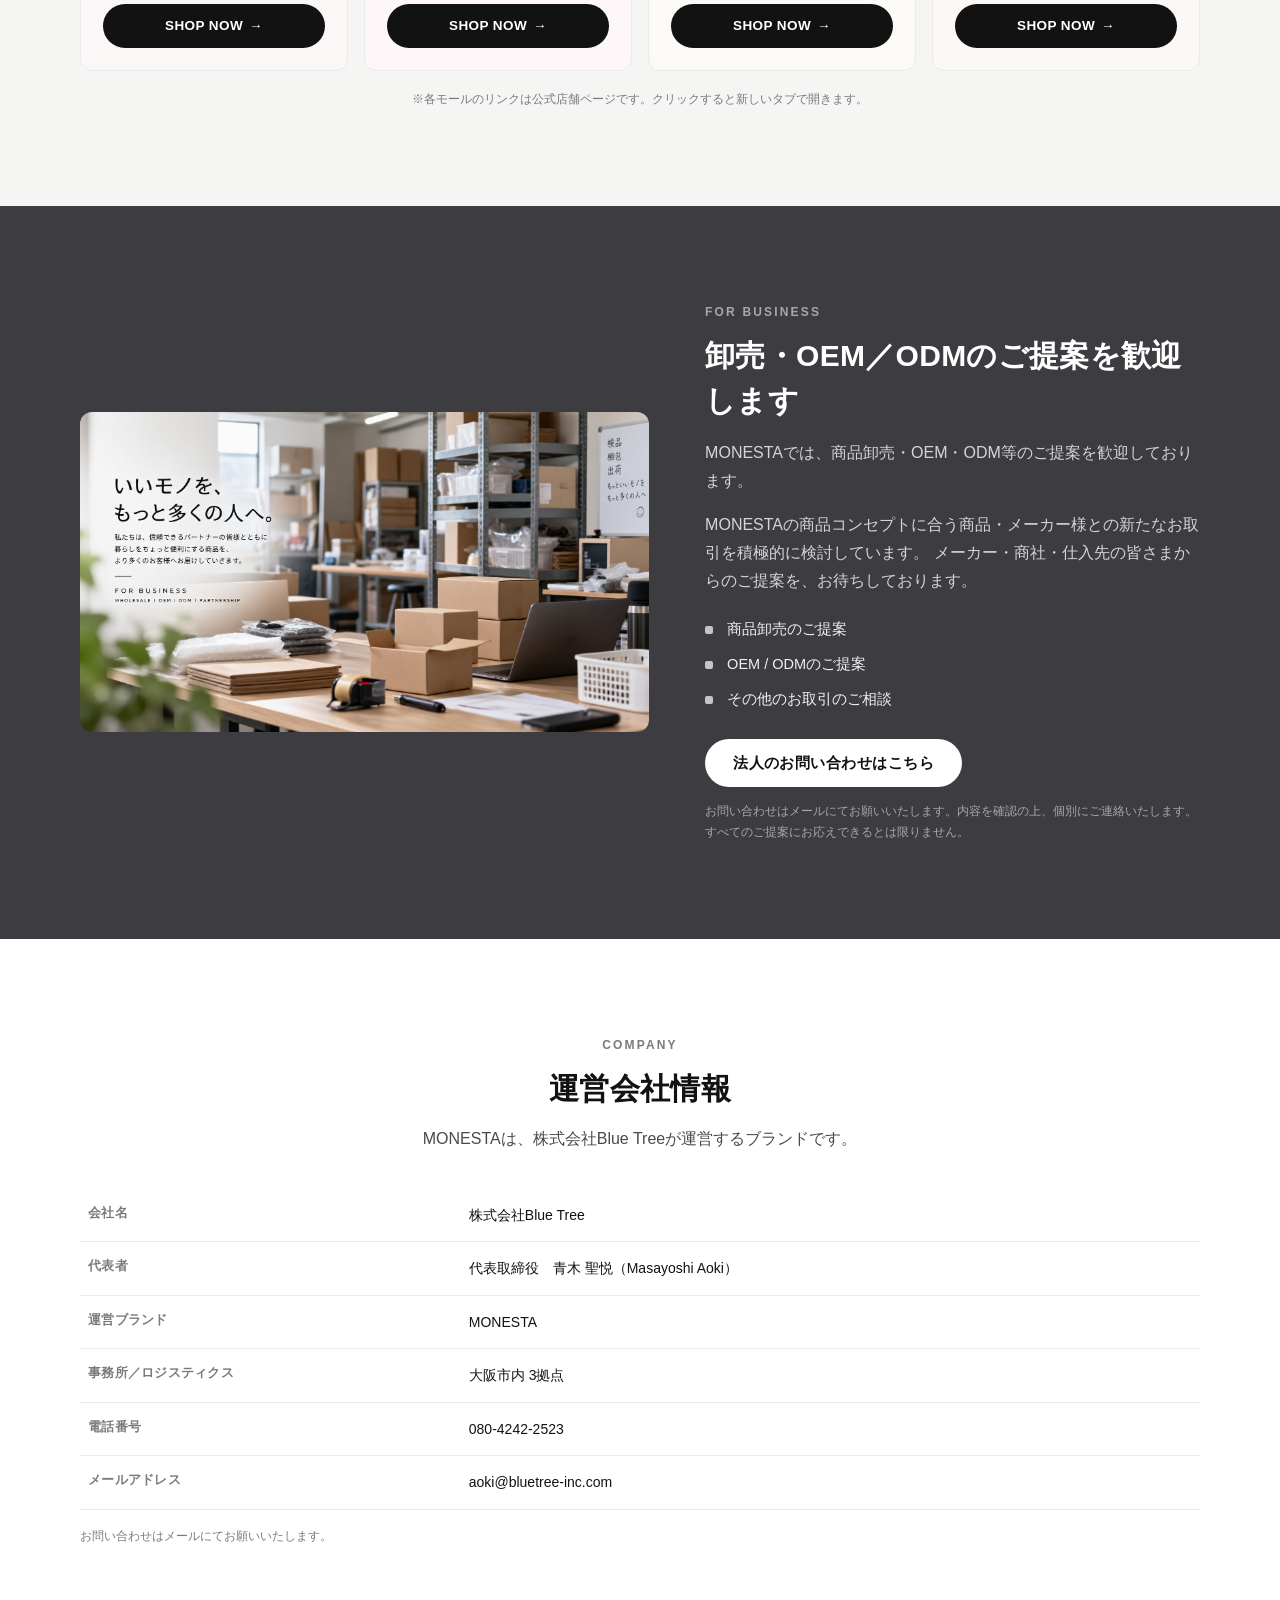
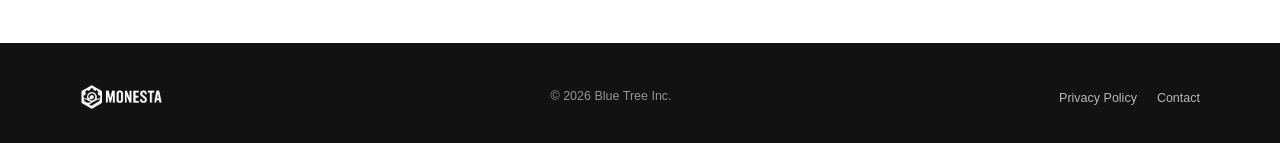
==== commit 55dcd057: "トップページFEATURE特集カードの看板画像を差し替え RUNNING & WALKING / TRAVEL特集への導線カードで使用する看板画像を、 指定の新しい画像へ差し替えた。  - asset" ====
--- a/index.html
+++ b/index.html
@@ -352,7 +352,7 @@
       <div class="feature-grid">
         <a href="features/running-walking/index.html" class="feature-card fade-in">
           <div class="feature-card-media">
-            <img src="assets/images/running-walking/hero.jpg" alt="RUNNING &amp; WALKING ランニング・ウォーキング特集" loading="lazy">
+            <img src="assets/images/feature-running-walking.webp" alt="RUNNING &amp; WALKING ランニング・ウォーキング特集" loading="lazy">
           </div>
           <div class="feature-card-body">
             <h3 class="feature-card-title">RUNNING &amp; WALKING</h3>
@@ -362,7 +362,7 @@
         </a>
         <a href="features/travel/index.html" class="feature-card fade-in">
           <div class="feature-card-media">
-            <img src="assets/images/travel.jpg" alt="TRAVEL 旅行特集" loading="lazy">
+            <img src="assets/images/feature-travel.webp" alt="TRAVEL 旅行特集" loading="lazy">
           </div>
           <div class="feature-card-body">
             <h3 class="feature-card-title">TRAVEL</h3>
--- a/css/style.css
+++ b/css/style.css
@@ -1567,44 +1567,37 @@
 /* ---- HERO（RUNNING & WALKING特集のような文字入りタイトル画像素材が
    存在しないため、タイポグラフィ主体のHERO をHTML/CSSのみで構築） ---- */
 .tr-hero {
-  padding: 32px 0 40px;
+  padding: 8px 0 40px;
   text-align: center;
   background: var(--c-white);
 }
-.tr-hero-eyebrow {
-  display: inline-flex;
-  font-size: 12px;
-  font-weight: 800;
-  letter-spacing: 0.14em;
-  color: var(--c-accent-green-dark);
-  background: var(--c-accent-green-soft);
-  padding: 6px 16px;
-  border-radius: 999px;
-}
-.tr-hero-heading {
-  margin-top: 18px;
-  font-size: 26px;
-  font-weight: 800;
-  line-height: 1.5;
-  letter-spacing: 0.01em;
-  color: var(--c-black);
+.tr-hero-media {
+  max-width: 1040px;
+  margin: 0 auto;
+}
+.tr-hero-media img {
+  width: 100%;
+  height: auto;
+  display: block;
+  border-radius: var(--radius-m);
+  box-shadow: 0 16px 40px rgba(18, 18, 18, 0.10);
 }
 .tr-hero-lead {
-  margin-top: 16px;
+  margin-top: 24px;
   font-size: 14px;
   line-height: 1.8;
   color: var(--c-gray-700);
 }
-.tr-hero-icon {
-  width: 40px;
-  height: 40px;
-  margin: 24px auto 0;
-  color: var(--c-accent-green-dark);
-}
-.tr-hero-icon svg { width: 100%; height: 100%; }
-
-/* ---- こんなお悩みはありませんか？（HEROと商品紹介の間の共感セクション） ---- */
-.tr-concerns { padding: 48px 0; background: var(--c-off-white); }
+
+/* ---- こんなお悩みはありませんか？（HEROと商品紹介の間の共感セクション）
+   PC（1024px以上）は完成デザイン画像（worries.jpg）を表示し、
+   スマホ・タブレット（1023px以下）は既存のHTML/CSS版（3枚カード）を
+   表示する。トップページ「MONESTA IN NUMBERS」やRUNNING & WALKING
+   特集「3つの小さな習慣」と同じ「視覚的にのみ非表示」の手法でPC版・
+   SP版の二重表示を防ぐ。 ---- */
+.tr-concerns { position: relative; padding: 48px 0; background: var(--c-off-white); }
+.tr-concerns-pc-image { display: none; }
+.tr-concerns-pc-image img { display: block; width: 100%; max-width: 1728px; height: auto; margin: 0 auto; }
 .tr-concerns-head { max-width: 640px; margin: 0 auto; text-align: center; }
 .tr-concerns-heading {
   font-size: 21px;
@@ -1700,11 +1693,32 @@
   .tr-concerns-summary { font-size: 16px; }
 }
 
-/* ---- 身軽な旅をつくる、3つのヒント。（MOVEとSTAYの間の読み物セクション）
-   RUNNING & WALKING特集の「3つの小さな習慣」相当。PC向け完成デザイン
-   画像が存在しないため、PC・SPともにHTML/CSSで構築する（rw-habitsの
-   ような画像切り替えは行わない）。 ---- */
-.tr-tips { background: var(--c-off-white); padding: 48px 0; }
+@media (min-width: 1024px) {
+  .tr-concerns-pc-image { display: block; }
+  .tr-concerns .container.tr-concerns-html {
+    position: absolute;
+    width: 1px;
+    height: 1px;
+    margin: -1px;
+    padding: 0;
+    overflow: hidden;
+    clip: rect(0, 0, 0, 0);
+    white-space: nowrap;
+    border: 0;
+    max-width: none;
+  }
+}
+
+/* ---- 旅支度がはかどる／移動時間を、もっと心地よく／旅先の散策を、もっと身軽に
+   （PREPARE・MOVE・STAY各カテゴリーの読み物セクション。カテゴリーごとに
+   完成デザイン画像 tips-01/02/03-pc.jpg が存在するため、PC（1024px以上）は
+   その画像をそのままメインビジュアルとして表示する。スマホ・タブレット
+   （1023px以下）は画像内の文字が小さくなり読みにくくなるため、HTML/CSSで
+   同内容を再構築して表示する。3つの読み物セクションで共通のクラスを使用し、
+   見出し・箇条書きの文言のみHTML側で切り替えている。） ---- */
+.tr-tips { position: relative; background: var(--c-off-white); padding: 48px 0; }
+.tr-tips-pc-image { display: none; }
+.tr-tips-pc-image img { display: block; width: 100%; max-width: 1728px; height: auto; margin: 0 auto; }
 .tr-tips-head { max-width: 640px; margin: 0 auto; text-align: center; }
 .tr-tips-heading {
   font-size: 21px;
@@ -1737,8 +1751,19 @@
 }
 
 @media (min-width: 1024px) {
-  .tr-tips-list { flex-direction: row; }
-  .tr-tips-item { flex: 1; flex-direction: column; }
+  .tr-tips-pc-image { display: block; }
+  .tr-tips .container.tr-tips-html {
+    position: absolute;
+    width: 1px;
+    height: 1px;
+    margin: -1px;
+    padding: 0;
+    overflow: hidden;
+    clip: rect(0, 0, 0, 0);
+    white-space: nowrap;
+    border: 0;
+    max-width: none;
+  }
 }
 
 /* ---- 旅行を、もっと身軽に、もっと心地よく。（特集全体のクロージング） ---- */
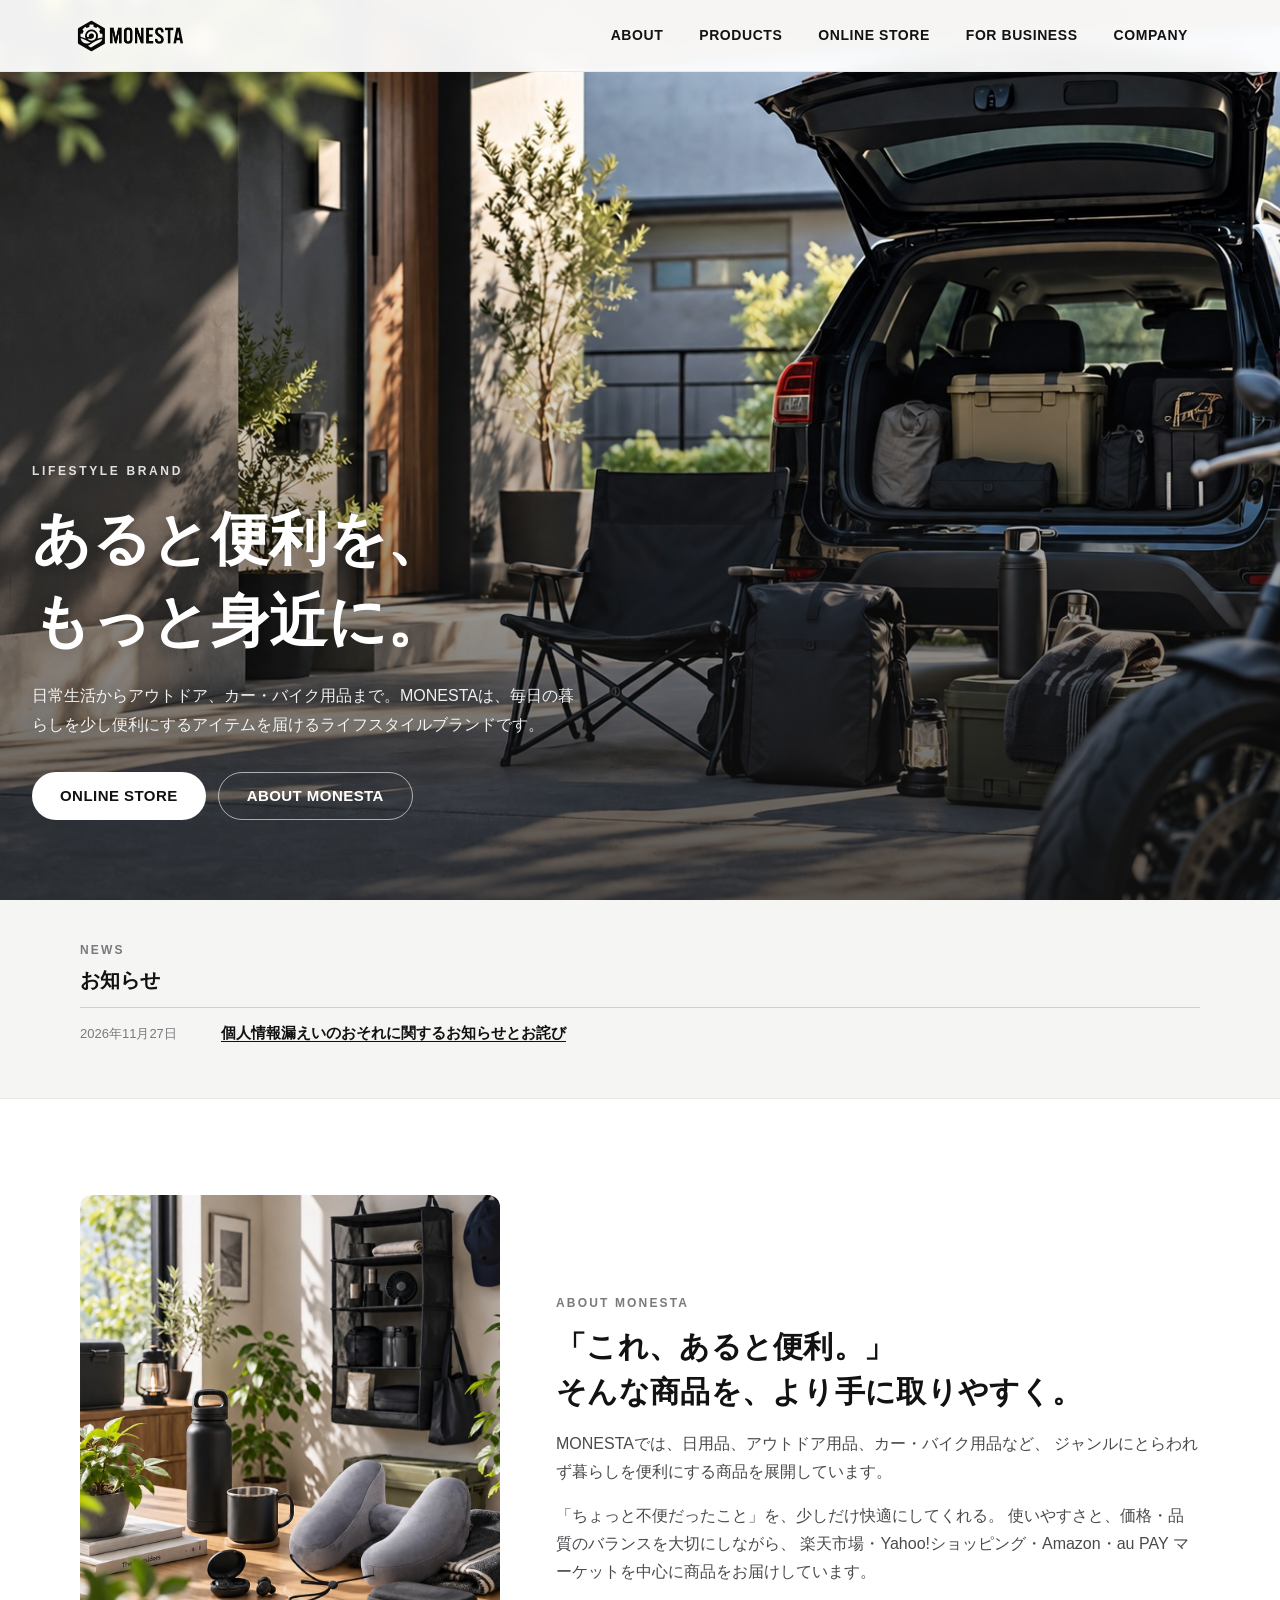
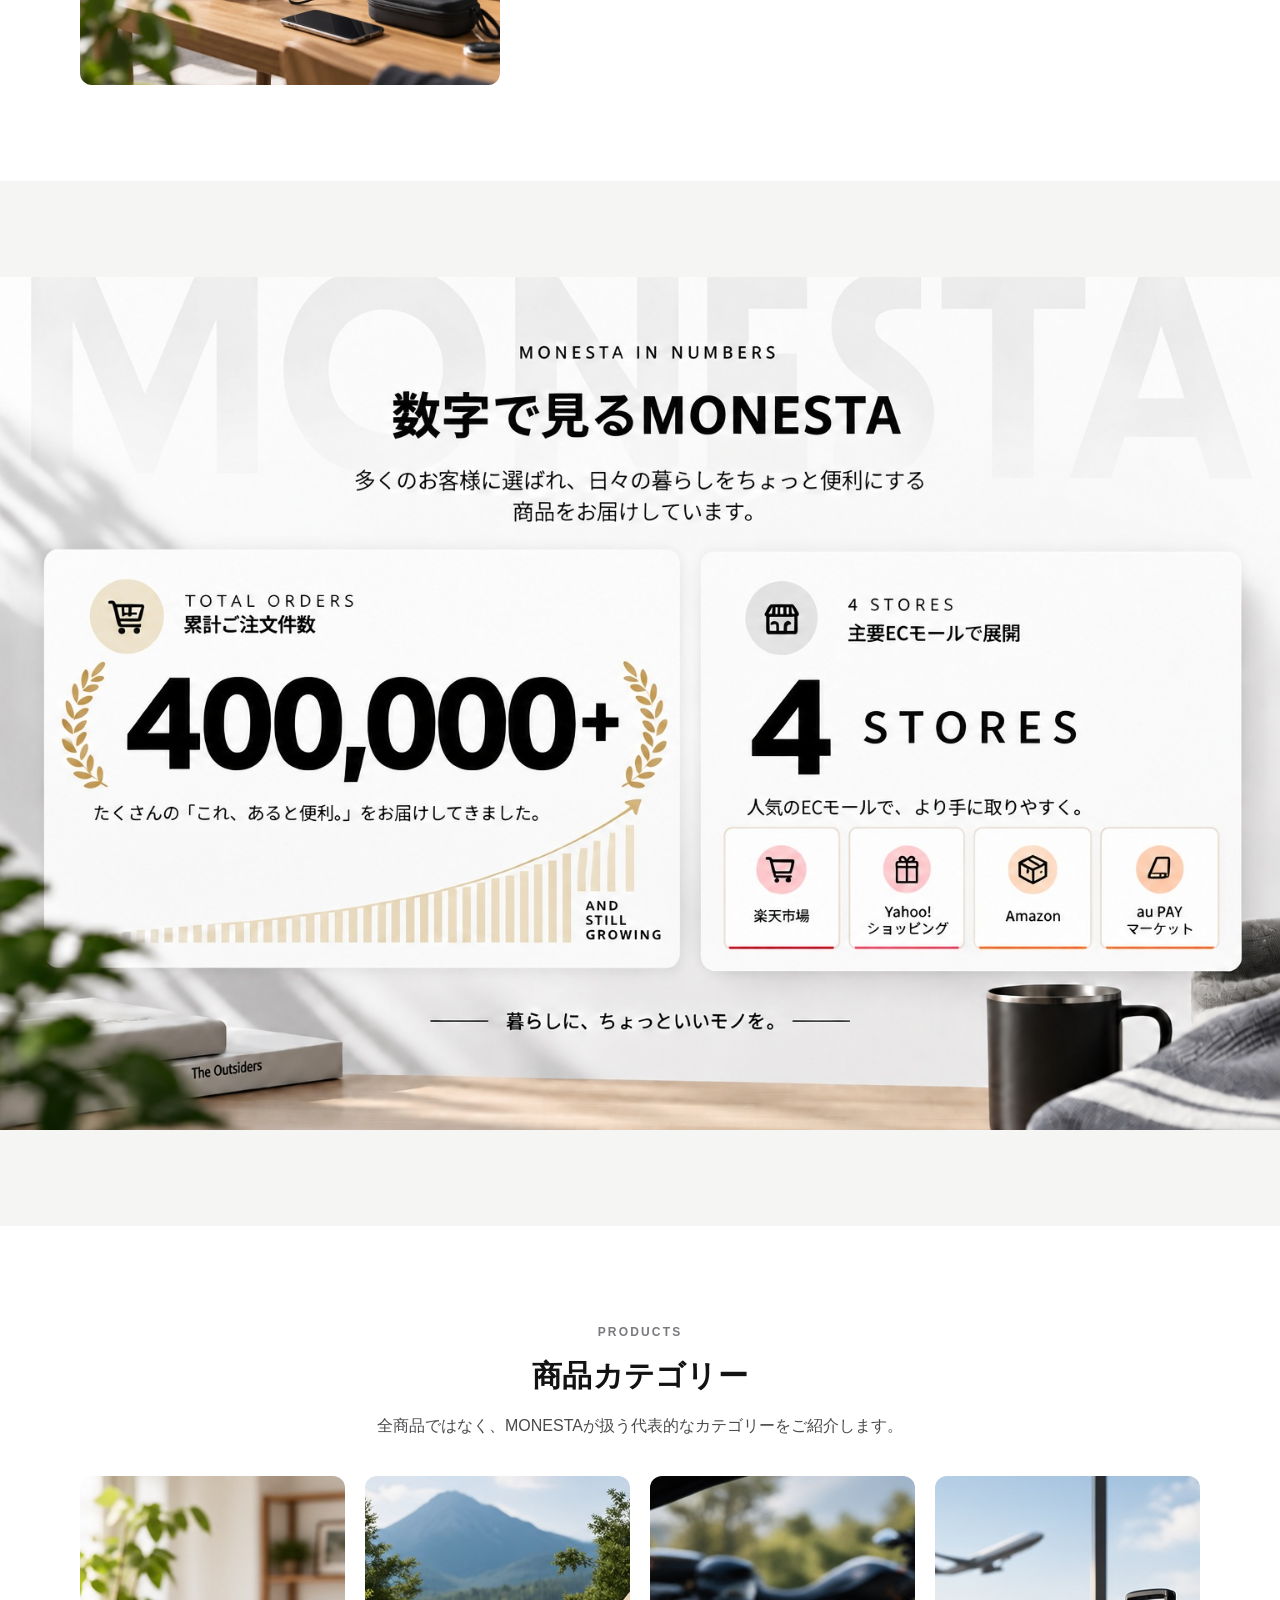
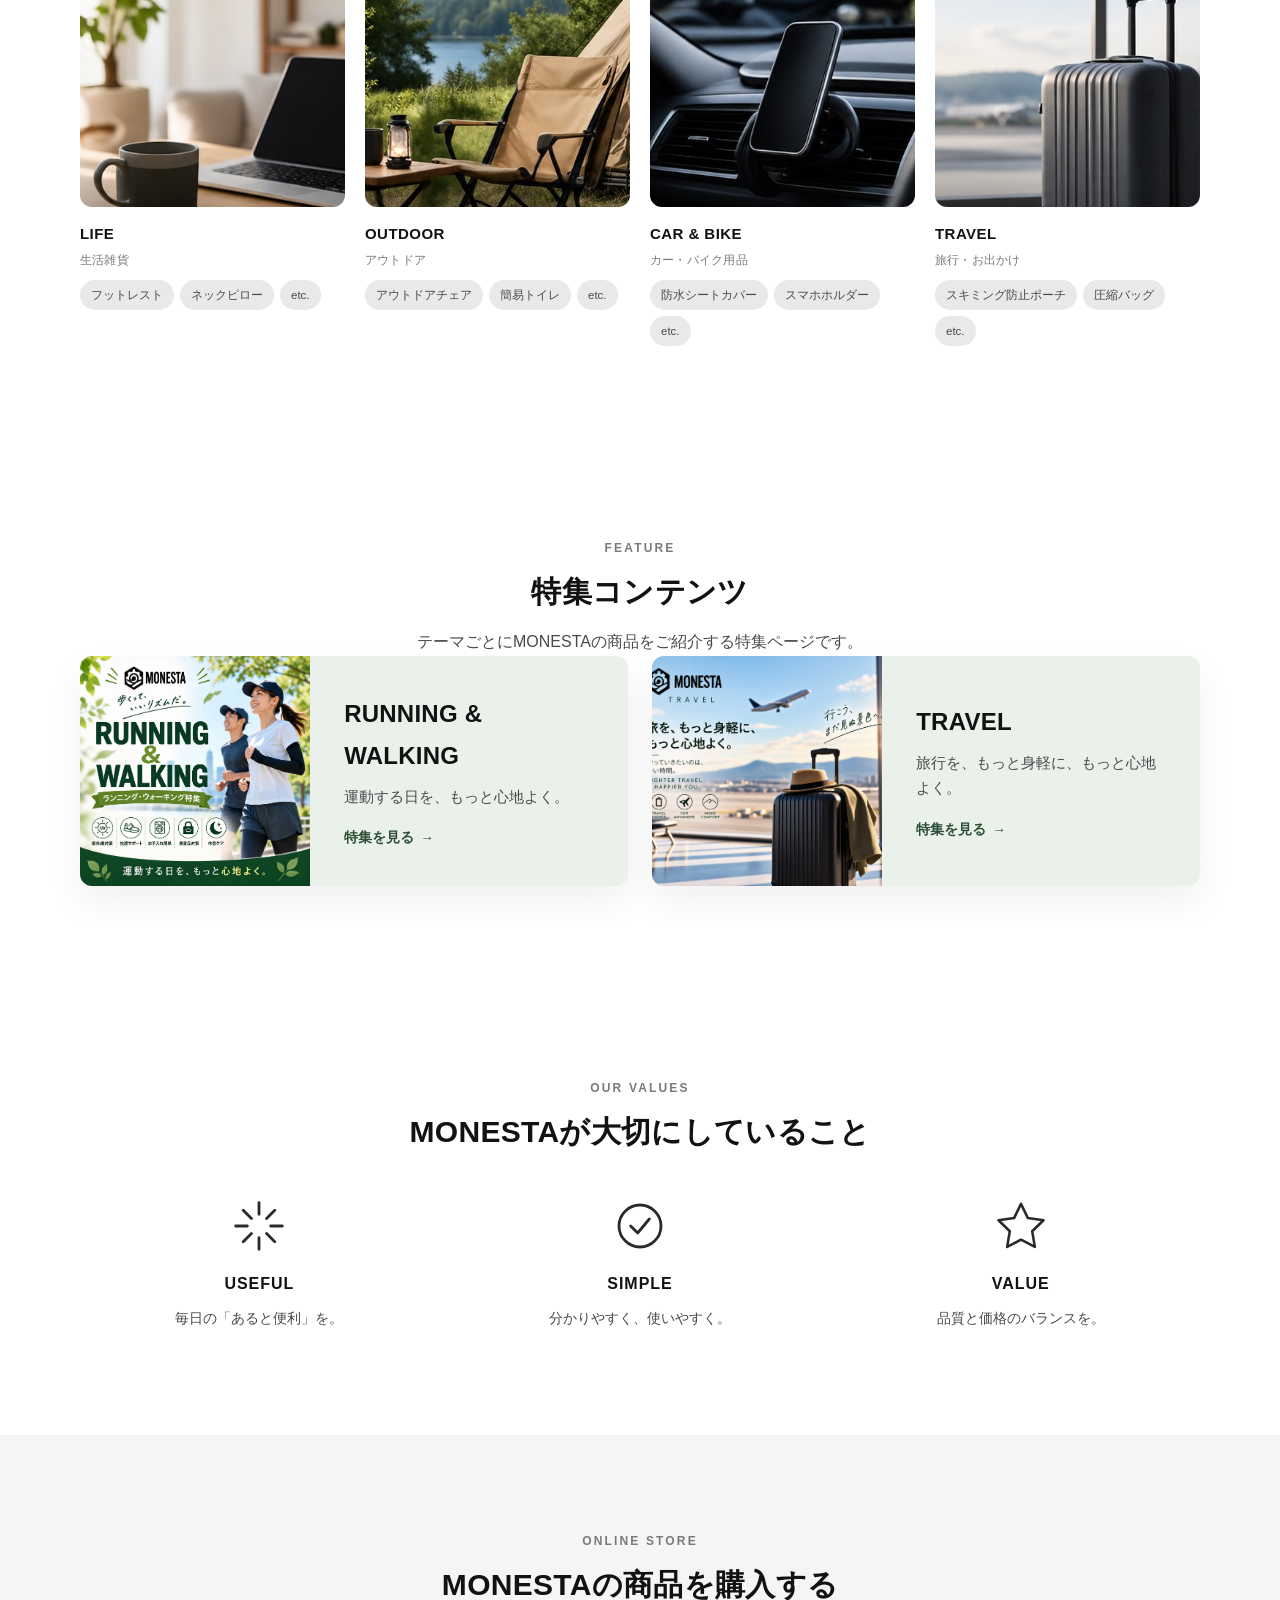
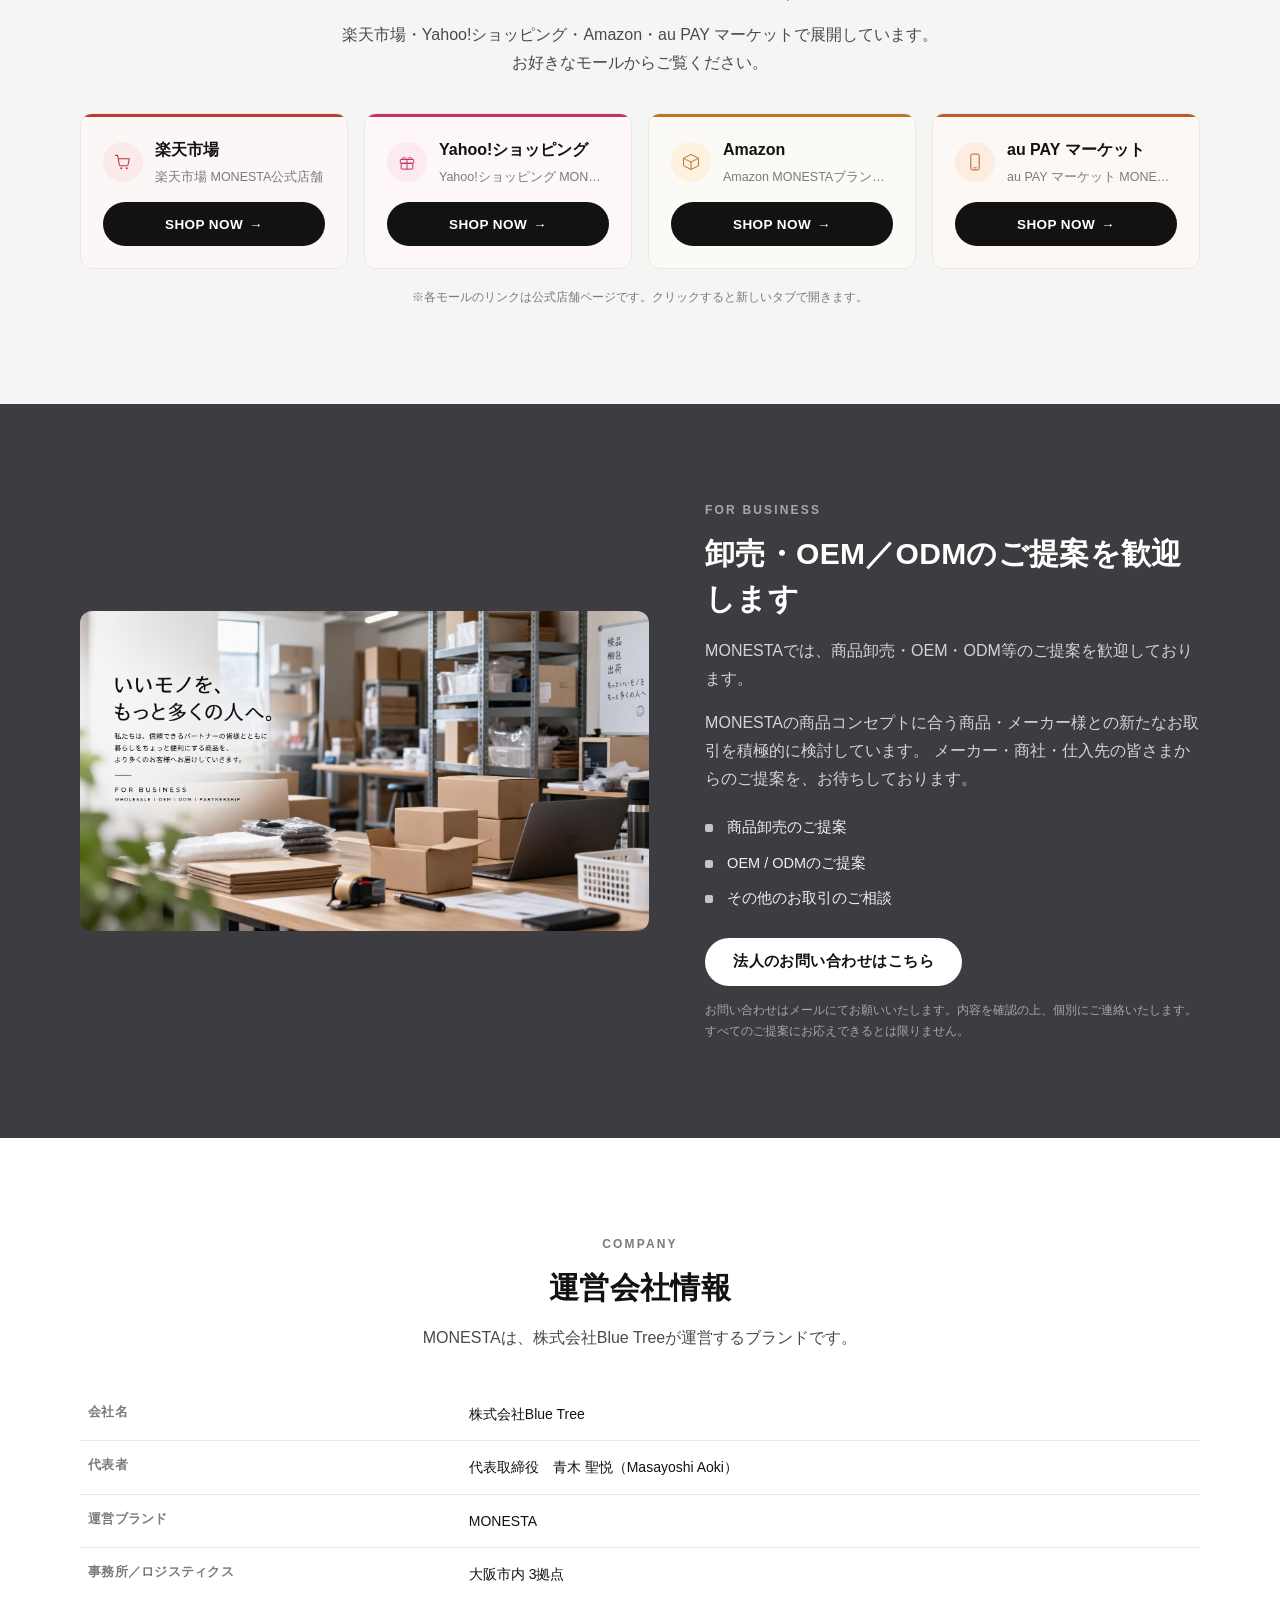
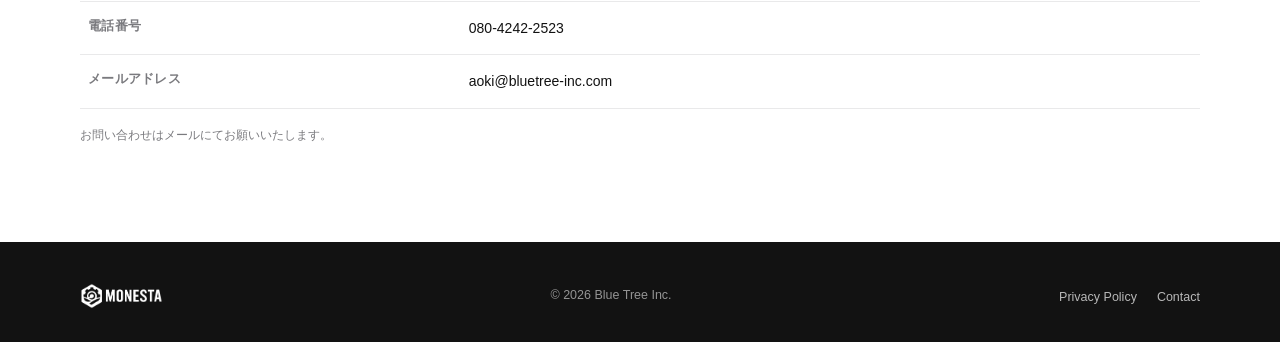
==== commit fdbc9ae1: "個人情報漏えいのおそれに関するお知らせを掲載 - news/personal-information-notice/ にお知らせ詳細ページを追加 - トップページのHERO直下にNEWS欄を追加 - " ====
--- a/index.html
+++ b/index.html
@@ -137,6 +137,24 @@
         <a href="#online-store" class="btn btn-primary-on-dark">ONLINE STORE</a>
         <a href="#about" class="btn btn-outline-on-dark">ABOUT MONESTA</a>
       </div>
+    </div>
+  </section>
+
+  <!-- =========================================================
+       NEWS（お知らせ）
+       HERO直下の小規模なお知らせ欄。掲載期間は無期限（自動非表示なし）。
+       新しいお知らせを追加する場合は .nw-list に <li> を追記する。
+  ========================================================= -->
+  <section class="nw-band" id="news" aria-labelledby="news-heading">
+    <div class="container">
+      <p class="section-eyebrow">NEWS</p>
+      <h2 class="nw-heading" id="news-heading">お知らせ</h2>
+      <ul class="nw-list">
+        <li>
+          <time class="nw-list-date" datetime="2026-11-27">2026年11月27日</time>
+          <a class="nw-list-link" href="news/personal-information-notice/">個人情報漏えいのおそれに関するお知らせとお詫び</a>
+        </li>
+      </ul>
     </div>
   </section>
 
@@ -530,7 +548,7 @@
     <!-- 年表記は main.js が現在の年を自動算出して挿入します（js/config.js編集不要） -->
     <p class="footer-copyright" id="footer-copyright">© Blue Tree Inc.</p>
     <ul class="footer-links">
-      <li><a href="#" data-placeholder-link>Privacy Policy</a></li>
+      <li><a href="privacy/">Privacy Policy</a></li>
       <li><a href="#" data-placeholder-link>Contact</a></li>
     </ul>
   </div>
--- a/css/style.css
+++ b/css/style.css
@@ -1622,10 +1622,16 @@
   background: var(--c-white);
   border: 1px solid var(--c-gray-100);
   border-radius: var(--radius-m);
-  padding: 28px 24px;
+  overflow: hidden;
   box-shadow: 0 12px 28px rgba(18, 18, 18, 0.05);
   text-align: center;
 }
+.tr-concern-media {
+  aspect-ratio: 482 / 246;
+  background: var(--c-gray-100);
+}
+.tr-concern-media img { width: 100%; height: 100%; object-fit: cover; display: block; }
+.tr-concern-body { padding: 24px 24px 28px; }
 .tr-concern-icon {
   width: 44px;
   height: 44px;
@@ -1689,7 +1695,7 @@
   .tr-concerns-heading { font-size: 26px; }
   .tr-concerns-lead { font-size: 15px; }
   .tr-concerns-grid { grid-template-columns: repeat(3, 1fr); gap: 24px; }
-  .tr-concern-card { padding: 32px 28px; }
+  .tr-concern-body { padding: 28px; }
   .tr-concerns-summary { font-size: 16px; }
 }
 
@@ -1719,6 +1725,19 @@
 .tr-tips { position: relative; background: var(--c-off-white); padding: 48px 0; }
 .tr-tips-pc-image { display: none; }
 .tr-tips-pc-image img { display: block; width: 100%; max-width: 1728px; height: auto; margin: 0 auto; }
+/* ---- SP/タブレット専用の写真ヘッダー。tips-01/02/03-pc.jpgから
+   人物写真部分のみを切り出したtips-0N-sp.jpgを使用し、見出し・
+   箇条書きだけの単調な連続を避けてPC版に近い写真の物語性を補う。 ---- */
+.tr-tips-media {
+  max-width: 480px;
+  margin: 0 auto 28px;
+  border-radius: var(--radius-m);
+  overflow: hidden;
+  box-shadow: 0 12px 28px rgba(18, 18, 18, 0.08);
+  aspect-ratio: 1003 / 972;
+  background: var(--c-gray-100);
+}
+.tr-tips-media img { width: 100%; height: 100%; object-fit: cover; display: block; }
 .tr-tips-head { max-width: 640px; margin: 0 auto; text-align: center; }
 .tr-tips-heading {
   font-size: 21px;
@@ -1744,6 +1763,7 @@
 
 @media (min-width: 768px) {
   .tr-tips { padding: 64px 0; }
+  .tr-tips-media { max-width: 560px; margin-bottom: 32px; }
   .tr-tips-heading { font-size: 25px; }
   .tr-tips-item { padding: 26px 24px; }
   .tr-tips-title { font-size: 16px; }
@@ -1874,12 +1894,6 @@
   font-size: 13px;
   color: var(--c-gray-500);
 }
-.tr-card-price {
-  margin-top: 4px;
-  font-size: 14px;
-  font-weight: 800;
-  color: var(--c-black);
-}
 
 /* ---- 商品購入導線（楽天市場のみ） ---- */
 .tr-shop {
@@ -1933,3 +1947,91 @@
 @media (min-width: 1024px) {
   .tr-grid { grid-template-columns: repeat(3, 1fr); }
 }
+
+/* =========================================================
+   PRIVACY POLICY（privacy/index.html 専用。接頭辞 pv-）
+========================================================= */
+.pv { padding: 24px 0 72px; }
+.pv-inner { max-width: 820px; }
+.pv-h {
+  margin-top: 40px;
+  padding-bottom: 8px;
+  border-bottom: 1px solid var(--c-gray-100);
+  font-size: 18px;
+  line-height: 1.5;
+  font-weight: 700;
+  color: var(--c-black);
+}
+.pv-p {
+  margin-top: 14px;
+  font-size: 14.5px;
+  line-height: 1.9;
+  color: var(--c-gray-700);
+}
+.pv-list {
+  margin-top: 12px;
+  padding-left: 1.4em;
+  list-style: disc;
+  font-size: 14.5px;
+  line-height: 1.9;
+  color: var(--c-gray-700);
+}
+.pv-list li + li { margin-top: 6px; }
+.pv-list a, .pv-p a { text-decoration: underline; text-underline-offset: 2px; }
+.pv-list a:hover, .pv-p a:hover { color: var(--c-black); }
+.pv-date {
+  margin-top: 40px;
+  font-size: 13px;
+  color: var(--c-gray-500);
+  text-align: right;
+}
+
+@media (min-width: 768px) {
+  .pv { padding: 32px 0 96px; }
+  .pv-h { font-size: 20px; }
+  .pv-p, .pv-list { font-size: 15px; }
+}
+
+/* =========================================================
+   NEWS（トップのお知らせ欄／お知らせ詳細ページ。接頭辞 nw-）
+========================================================= */
+.nw-band {
+  padding: 32px 0;
+  background: var(--c-off-white);
+  border-bottom: 1px solid var(--c-gray-100);
+}
+.nw-band .section-eyebrow { margin-bottom: 4px; }
+.nw-heading {
+  font-size: 18px;
+  line-height: 1.5;
+  font-weight: 700;
+  color: var(--c-black);
+}
+.nw-list { margin-top: 12px; }
+.nw-list li {
+  display: flex;
+  flex-direction: column;
+  gap: 4px;
+  padding: 12px 0;
+  border-top: 1px solid var(--c-gray-300);
+}
+.nw-list-date { font-size: 13px; color: var(--c-gray-500); }
+.nw-list-link {
+  font-size: 15px;
+  line-height: 1.7;
+  font-weight: 700;
+  color: var(--c-black);
+  text-decoration: underline;
+  text-underline-offset: 3px;
+}
+.nw-list-link:hover { color: var(--c-gray-700); }
+.nw-date { font-size: 13px; color: var(--c-gray-500); margin-bottom: 6px; }
+.nw-sign { margin-top: 20px; font-size: 15px; color: var(--c-gray-700); text-align: right; }
+.nw-back { margin-top: 40px; }
+
+@media (min-width: 768px) {
+  .nw-band { padding: 40px 0; }
+  .nw-heading { font-size: 20px; }
+  .nw-list li { flex-direction: row; align-items: baseline; gap: 24px; }
+  .nw-list-date { flex: 0 0 9em; }
+}
